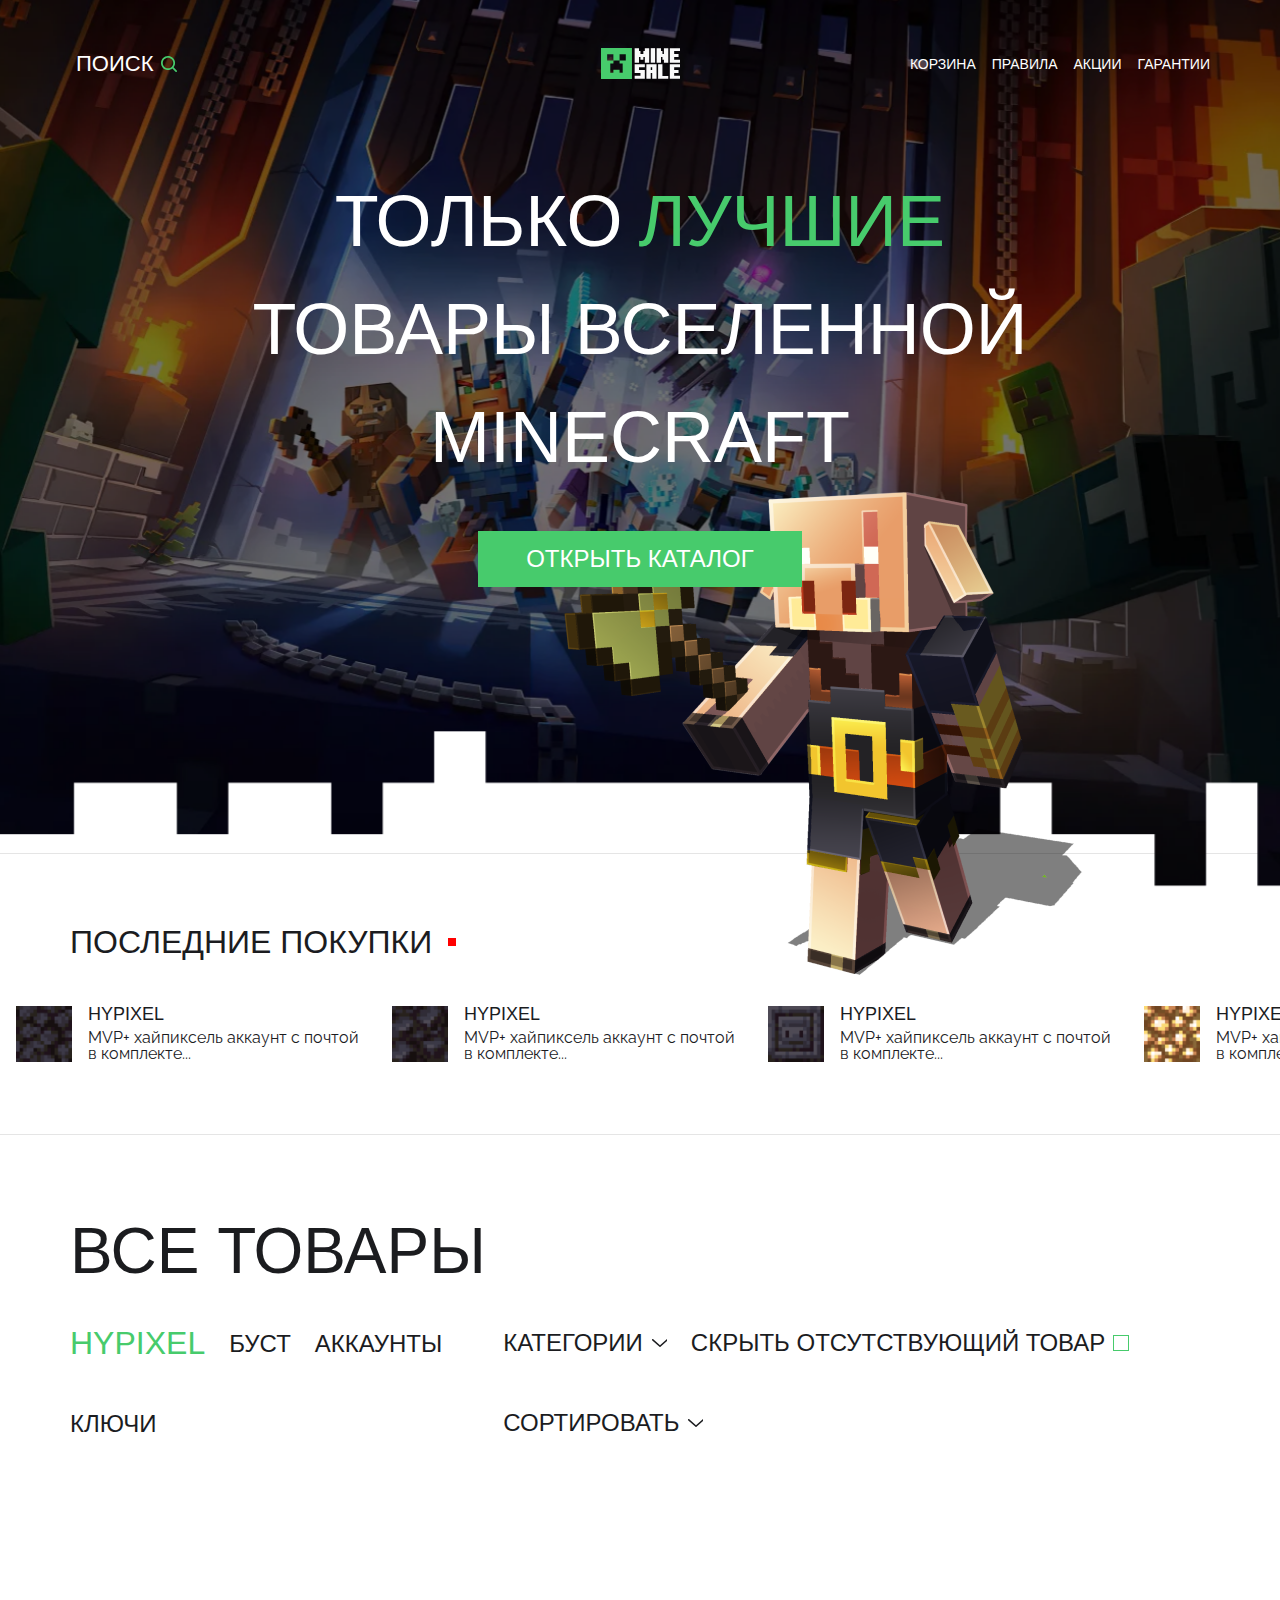
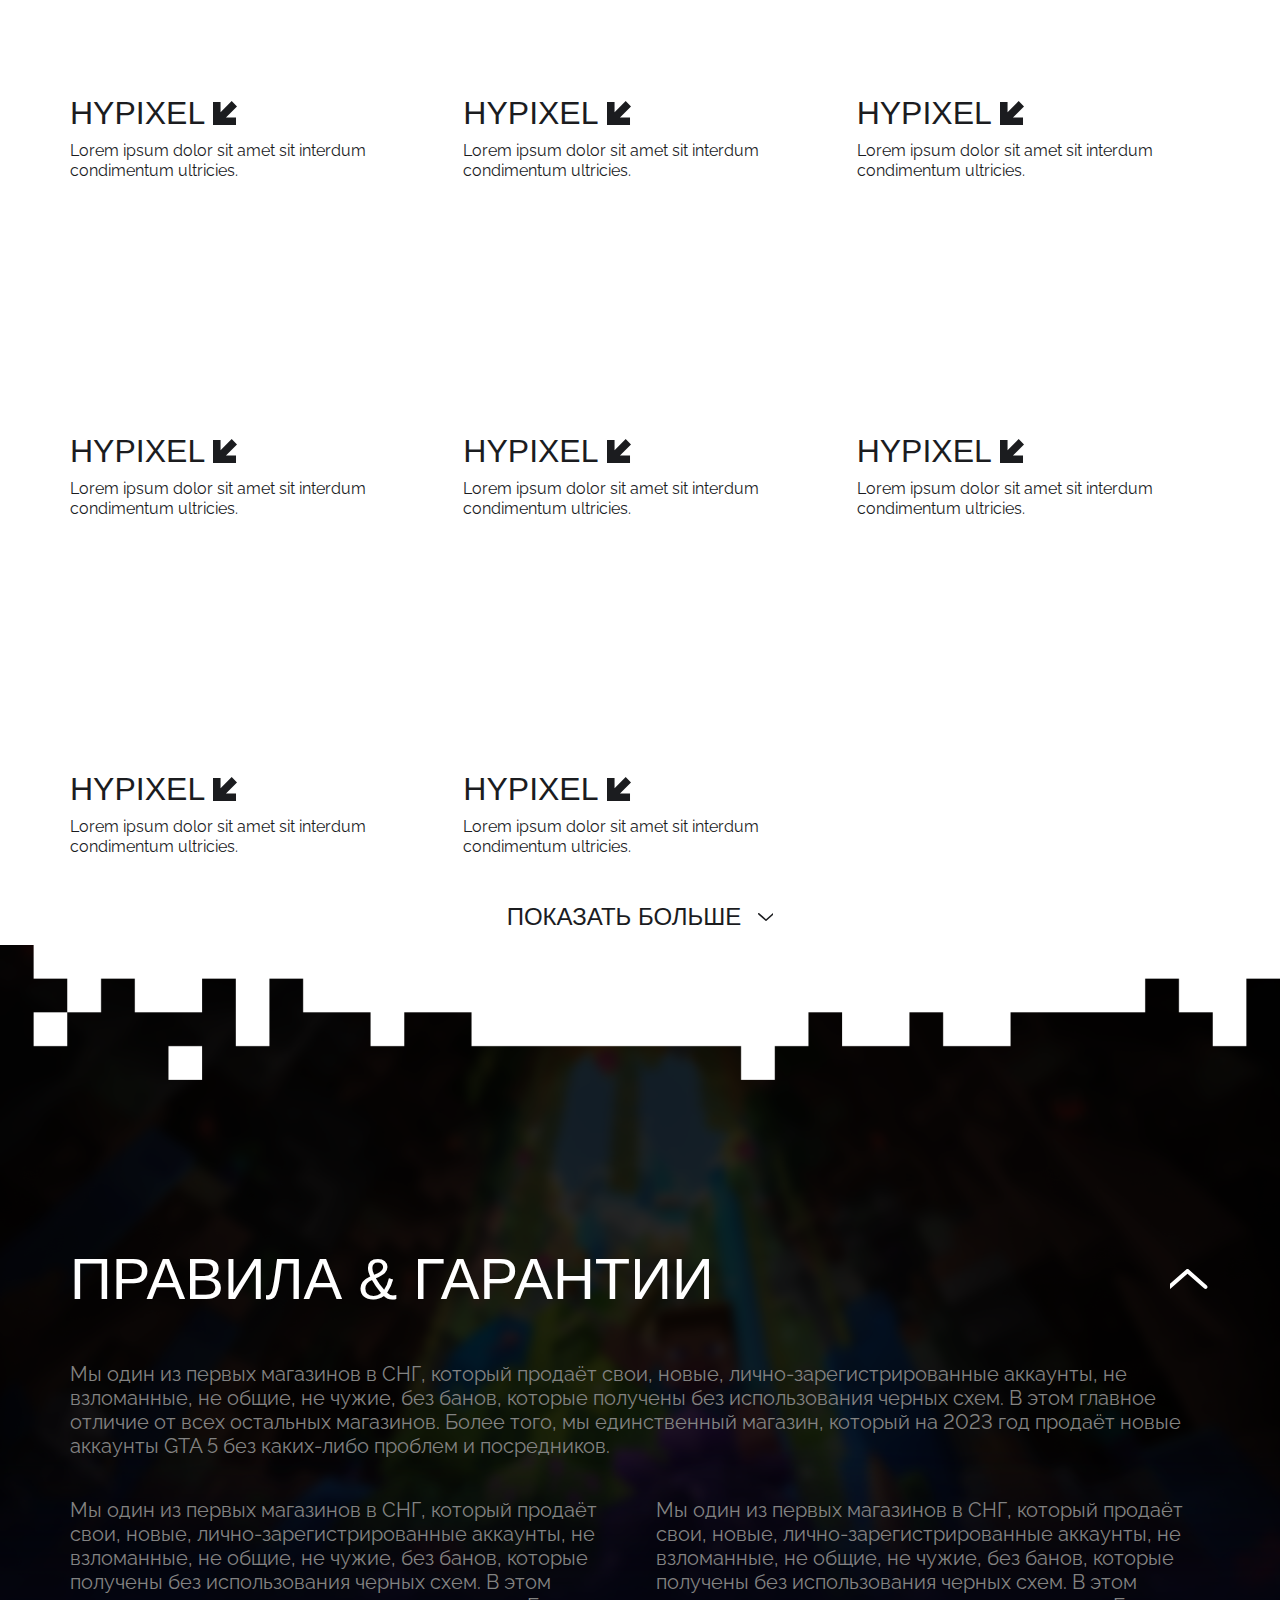
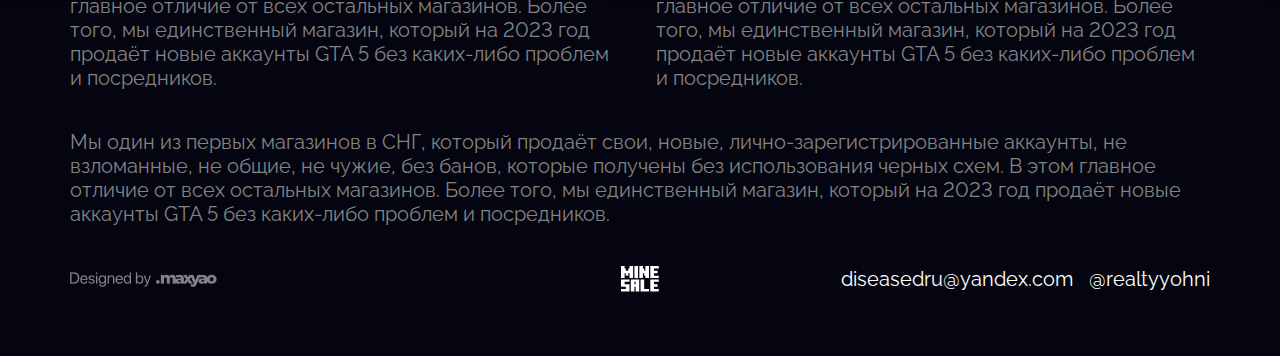
==== index.html @ 80bb3c07 "Main page response" ====
<!doctype html>
<html lang="ru">
<head>
    <meta charset="UTF-8">
    <meta name="viewport"
          content="width=device-width, user-scalable=no, initial-scale=1.0, maximum-scale=1.0, minimum-scale=1.0">
    <meta http-equiv="X-UA-Compatible" content="ie=edge">
    <link rel="stylesheet" href="assets/css/style.css">
    <title>MineSale - Магазин аккаунтов Minecraft</title>
</head>
<body>
    <div id="modal-cart" class="modal">
        <div class="modal__wrapper">
            <div class="modal__header">
                Товары в корзине
            </div>
            <div class="modal__body">
                <div class="cart__body">
                    <div class="row">
                        <div class="cart__left">
                            <div class="cart__list">
                                <div class="cart__list-header">
                                    <span>Товар</span>
                                    <span>Количество</span>
                                </div>
                                <div class="cart__list-products">
                                    <div class="cart__list-item">
                                        <span>MVP+ hypixel ne...</span>
                                        <div class="cart__list-item-input">
                                            <button type="button" onclick="this.parentNode.querySelector('#product_1').stepDown()">-</button>
                                            <input id="product_1" type="number" value="2" min="0">
                                            <button type="button" onclick="this.parentNode.querySelector('#product_1').stepUp()">+</button>
                                        </div>
                                    </div>
                                    <div class="cart__list-item">
                                        <span>MVP+ hypixel ne...</span>
                                        <div class="cart__list-item-input">
                                            <button type="button" onclick="this.parentNode.querySelector('#product_1').stepDown()">-</button>
                                            <input id="product_1" type="number" value="2" min="0">
                                            <button type="button" onclick="this.parentNode.querySelector('#product_1').stepUp()">+</button>
                                        </div>
                                    </div>
                                    <div class="cart__list-item">
                                        <span>MVP+ hypixel ne...</span>
                                        <div class="cart__list-item-input">
                                            <button type="button" onclick="this.parentNode.querySelector('#product_1').stepDown()">-</button>
                                            <input id="product_1" type="number" value="2" min="0">
                                            <button type="button" onclick="this.parentNode.querySelector('#product_1').stepUp()">+</button>
                                        </div>
                                    </div>
                                </div>
                            </div>
                            <div class="cart__total">
                                <div class="cart__total-item">
                                    <span class="total-title">Количество</span>
                                    <hr>
                                    <span class="total-value">13</span>
                                </div>
                                <div class="cart__total-item">
                                    <span class="total-title">Сумма</span>
                                    <hr>
                                    <span class="total-value">12000₽</span>
                                </div>
                                <div class="cart__total-item">
                                    <span class="total-title">Скидка</span>
                                    <hr>
                                    <span class="total-value">7%</span>
                                </div>
                            </div>
                        </div>
                        <div class="cart__payment">
                            <div class="input__group">
                                <div class="input__item">
                                    <label for="email">Ваш Email</label>
                                    <input id="email" name="email" type="email" placeholder="example@email.com" required>
                                </div>
                                <div class="input__item">
                                    <label for="promocode">Промокод</label>
                                    <input id="promocode" name="promocode" type="text" placeholder="Введите промокод (если есть)">
                                </div>
                            </div>
                            <div class="cart__payment-methods">
                                <span>Выберите способ оплаты:</span>
                                <div class="cart__payment-methods-list">
                                    <label class="cart__payment-methods-item">
                                        <input type="radio" name="method" required value="method-yoomoney">
                                        <div class="cart__payment-methods-item-bg"></div>
                                        <svg class="icn"><use xlink:href="/assets/images/icons.svg#payment-yoomoney"></use></svg>
                                    </label>
                                    <label class="cart__payment-methods-item">
                                        <input type="radio" name="method" required value="method-qiwi">
                                        <div class="cart__payment-methods-item-bg"></div>
                                        <svg class="icn"><use xlink:href="/assets/images/icons.svg#payment-qiwi"></use></svg>
                                    </label>
                                    <label class="cart__payment-methods-item">
                                        <input type="radio" name="method" required value="method-tether">
                                        <div class="cart__payment-methods-item-bg"></div>
                                        <svg class="icn"><use xlink:href="/assets/images/icons.svg#payment-tether"></use></svg>
                                    </label>
                                    <label class="cart__payment-methods-item">
                                        <input type="radio" name="method" required value="method-cards">
                                        <div class="cart__payment-methods-item-bg"></div>
                                        <svg class="icn"><use xlink:href="/assets/images/icons.svg#payment-cards"></use></svg>
                                    </label>
                                </div>
                            </div>
                            <div class="cart__checkboxes">
                                <div class="input__item-checkbox">
                                    <input id="rules" name="rules" type="checkbox" required>
                                    <label for="rules">Согласен с <a href="#">правилами и условиями</a></label>
                                </div>
                                <div class="input__item-checkbox">
                                    <input id="prebuy" name="prebuy" type="checkbox">
                                    <label for="prebuy">Сделать предзаказ</label>
                                </div>
                                <div class="input__item-checkbox">
                                    <input id="subscribe" name="subscribe" type="checkbox">
                                    <label for="subscribe">Подписаться на рассылку</label>
                                </div>
                            </div>
                        </div>
                    </div>
                </div>
            </div>
            <div class="modal__footer">
                <div class="cart__buttons">
                    <button type="button" class="btn btn-transparent cart-button-cancel">Отмена <svg class="icn"><use xlink:href="/assets/images/icons.svg#cross-solid"></use></svg></button>
                    <button type="button" class="btn btn-transparent cart-button-buy">Купить <svg class="icn"><use xlink:href="/assets/images/icons.svg#linkarrow-solid"></use></svg></button>
                </div>
            </div>
        </div>
    </div>
    <section id="main-head" class="main__head">
        <header>
            <div class="page-content">
                <div class="container-fluid">
                    <div class="header">
                        <div class="header__search-wrapper">
                            <button class="header__search">
                                Поиск <svg class="icn"><use xlink:href="/assets/images/icons.svg#search-line"></use></svg>
                            </button>
                        </div>
                        <div class="header__logotype">
                            <a href="#">
                                <svg width="79" height="31" viewBox="0 0 79 31" fill="none" xmlns="http://www.w3.org/2000/svg">
                                    <path d="M60.0075 8.87624V14.6901H55.6471V0.155396H60.0075V3.06235H61.461V5.96929H62.9145V0.155396H67.2749V14.6901H62.9145V11.7832H61.461V8.87624H60.0075Z" fill="#F9F9F9"/>
                                    <path d="M49.7474 14.6901V0.155396H54.1078V14.6901H49.7474Z" fill="#F9F9F9"/>
                                    <path d="M38.0178 8.87624V14.6901H33.6573V0.155396H38.0178V3.06235H39.4712V5.96929H42.3782V3.06235H43.8317V0.155396H48.1921V14.6901H43.8317V8.87624H42.3782V11.7832H39.4712V8.87624H38.0178Z" fill="#F9F9F9"/>
                                    <path d="M73.1859 24.9663V27.8733H78.9998V30.7802H68.8254V16.2455H78.9998V19.1524H73.1859V22.0594H77.5463V24.9663H73.1859Z" fill="#F9F9F9"/>
                                    <path d="M57.1028 30.7802V16.2455H61.4318V27.8917H67.2549V30.7802H57.1028Z" fill="#F9F9F9"/>
                                    <path d="M45.3799 30.7802V16.2455H55.5542V30.7802H51.1938V24.9663H49.7403V30.7802H45.3799ZM51.1938 22.0594V19.1524H49.7403V22.0594H51.1938Z" fill="#F9F9F9"/>
                                    <path d="M33.6572 24.9663V16.2455H43.8315V19.1524H38.0177V22.0594H43.8315V30.7802H33.6572V27.8733H39.4711V24.9663H33.6572Z" fill="#F9F9F9"/>
                                    <path d="M73.1859 8.87624V11.7832H78.9998V14.6901H68.8254V0.155396H78.9998V3.06235H73.1859V5.96929H77.5463V8.87624H73.1859Z" fill="#F9F9F9"/>
                                    <path d="M3.09588 0H27.8629C28.684 0 30.9587 1.95732e-05 30.9587 1.95732e-05C30.9587 1.95732e-05 30.9587 2.27481 30.9587 3.09588V27.8629C30.9587 28.684 30.9587 30.9587 30.9587 30.9587C30.9587 30.9587 28.684 30.9587 27.8629 30.9587H3.09588C2.27481 30.9587 1.95732e-05 30.9587 1.95732e-05 30.9587C1.95732e-05 30.9587 0 28.684 0 27.8629V3.09588C0 2.27481 1.95732e-05 1.95732e-05 1.95732e-05 1.95732e-05C1.95732e-05 1.95732e-05 2.27481 0 3.09588 0ZM6.19175 6.19175V12.3835H12.3835V15.4794H9.28762V24.767H12.3835V21.6711H18.5752V24.767H21.6711V15.4794H18.5752V12.3835H24.767V6.19175H18.5752V12.3835H12.3835V6.19175H6.19175Z" fill="#47CB6C"/>
                                </svg>
                            </a>
                        </div>
                        <ul class="header__nav">
                            <li class="header__nav-item">
                                <button onclick="showModal('cart')" type="button">Корзина</button>
                            </li>
                            <li class="header__nav-item">
                                <a href="#">Правила</a>
                            </li>
                            <li class="header__nav-item">
                                <a href="#">Акции</a>
                            </li>
                            <li class="header__nav-item">
                                <a href="#">Гарантии</a>
                            </li>
                        </ul>
                        <button id="mobile-menu" class="header__mobile-menu"><svg class="icn"><use xlink:href="/assets/images/icons.svg#burger-menu"></use></svg></button>
                    </div>
                </div>
            </div>
        </header>
        <div class="page-content">
            <div class="container-fluid">
                <div class="main__head-body">
                    <h1><span>Только <span class="c-green">лучшие</span></span> товары вселенной Minecraft</h1>
                    <a href="#main-products" class="btn btn-primary btn-md">Открыть каталог</a>
                    <img src="/assets/images/main_head_pig.png" class="main__head-illustration" alt=""/>
                </div>
            </div>
        </div>
    </section>
    <section id="main-live" class="main__live">
        <div class="page-content">
            <div class="container-fluid">
                <div class="livedrop__header">
                    Последние покупки
                </div>
            </div>
        </div>
        <ul class="livedrop__list">
            <li>
                <a href="#" class="livedrop__list-item">
                    <img src="/assets/images/livedrop/livedrop_01.png" alt="">
                    <div class="livedrop__list-item-text">
                        <span class="livedrop__list-item-header">Hypixel</span>
                        <span class="livedrop__list-item-desc">MVP+ хайпиксель аккаунт с почтой в комплекте...</span>
                    </div>
                </a>
            </li>
            <li>
                <a href="#" class="livedrop__list-item">
                    <img src="/assets/images/livedrop/livedrop_02.png" alt="">
                    <div class="livedrop__list-item-text">
                        <span class="livedrop__list-item-header">Hypixel</span>
                        <span class="livedrop__list-item-desc">MVP+ хайпиксель аккаунт с почтой в комплекте...</span>
                    </div>
                </a>
            </li>
            <li>
                <a href="#" class="livedrop__list-item">
                    <img src="/assets/images/livedrop/livedrop_03.png" alt="">
                    <div class="livedrop__list-item-text">
                        <span class="livedrop__list-item-header">Hypixel</span>
                        <span class="livedrop__list-item-desc">MVP+ хайпиксель аккаунт с почтой в комплекте...</span>
                    </div>
                </a>
            </li>
            <li>
                <a href="#" class="livedrop__list-item">
                    <img src="/assets/images/livedrop/livedrop_04.png" alt="">
                    <div class="livedrop__list-item-text">
                        <span class="livedrop__list-item-header">Hypixel</span>
                        <span class="livedrop__list-item-desc">MVP+ хайпиксель аккаунт с почтой в комплекте...</span>
                    </div>
                </a>
            </li>
            <li>
                <a href="#" class="livedrop__list-item">
                    <img src="/assets/images/livedrop/livedrop_05.png" alt="">
                    <div class="livedrop__list-item-text">
                        <span class="livedrop__list-item-header">Hypixel</span>
                        <span class="livedrop__list-item-desc">MVP+ хайпиксель аккаунт с почтой в комплекте...</span>
                    </div>
                </a>
            </li>
            <li>
                <a href="#" class="livedrop__list-item">
                    <img src="/assets/images/livedrop/livedrop_06.png" alt="">
                    <div class="livedrop__list-item-text">
                        <span class="livedrop__list-item-header">Hypixel</span>
                        <span class="livedrop__list-item-desc">MVP+ хайпиксель аккаунт с почтой в комплекте...</span>
                    </div>
                </a>
            </li>
            <li>
                <a href="#" class="livedrop__list-item">
                    <img src="/assets/images/livedrop/livedrop_07.png" alt="">
                    <div class="livedrop__list-item-text">
                        <span class="livedrop__list-item-header">Hypixel</span>
                        <span class="livedrop__list-item-desc">MVP+ хайпиксель аккаунт с почтой в комплекте...</span>
                    </div>
                </a>
            </li>
        </ul>
    </section>
    <section id="main-products" class="main__products">
        <div class="page-content">
            <div class="container-fluid">
                <div class="products">
                    <div class="products__header">
                        Все товары
                    </div>
                    <div class="products__topbar">
                        <ul class="products__categories">
                            <li><a href="#" class="active">Hypixel</a></li>
                            <li><a href="#">Буст</a></li>
                            <li><a href="#">Аккаунты</a></li>
                            <li><a href="#">Ключи</a></li>
                        </ul>
                        <ul class="products__sort">
                            <li class="dropdown">
                                <span>Категории <svg class="icn"><use xlink:href="/assets/images/icons.svg#drop-line"></use></svg></span>
                                <ul class="dropdown-list">
                                    <li><a href="#">Hypixel</a></li>
                                    <li><a href="#">Hypixel</a></li>
                                    <li><a href="#">Hypixel</a></li>
                                    <li><a href="#">Hypixel</a></li>
                                    <li><a href="#">Hypixel</a></li>
                                    <li><a href="#">Hypixel</a></li>
                                </ul>
                            </li>
                            <li class="input__item-checkbox bright">
                                Скрыть отсутствующий товар
                                <input type="checkbox">
                            </li>
                            <li class="dropdown">
                                <span>Сортировать <svg class="icn"><use xlink:href="/assets/images/icons.svg#drop-line"></use></svg></span>
                                <ul class="dropdown-list">
                                    <li><a href="#">Hypixel</a></li>
                                    <li><a href="#">Hypixel</a></li>
                                    <li><a href="#">Hypixel</a></li>
                                    <li><a href="#">Hypixel</a></li>
                                    <li><a href="#">Hypixel</a></li>
                                    <li><a href="#">Hypixel</a></li>
                                </ul>
                            </li>
                        </ul>
                    </div>
                    <div class="products__list">
                        <div class="products__list-item">
                            <div class="products__list-item-image">
                                <img src="https://wallpapers.com/images/featured/s2kxfahyg30sob8q.jpg" alt="">
                                <span class="price">12000₽</span>
                            </div>
                            <a href="/client-mineweb/product.html?_ijt=3djkns2dio9rcnp84lo60d203c&_ij_reload=RELOAD_ON_SAVE" class="products__list-item-link">Hypixel <svg class="icn"><use xlink:href="/assets/images/icons.svg#linkarrow-solid"></use></svg></a>
                            <span class="desc">Lorem ipsum dolor sit amet  sit interdum condimentum ultricies.</span>
                        </div>
                        <div class="products__list-item">
                            <div class="products__list-item-image">
                                <img src="https://wallpapers.com/images/featured/s2kxfahyg30sob8q.jpg" alt="">
                                <span class="price">12000₽</span>
                            </div>
                            <a href="/client-mineweb/product.html?_ijt=3djkns2dio9rcnp84lo60d203c&_ij_reload=RELOAD_ON_SAVE" class="products__list-item-link">Hypixel <svg class="icn"><use xlink:href="/assets/images/icons.svg#linkarrow-solid"></use></svg></a>
                            <span class="desc">Lorem ipsum dolor sit amet  sit interdum condimentum ultricies.</span>
                        </div>
                        <div class="products__list-item">
                            <div class="products__list-item-image">
                                <img src="https://wallpapers.com/images/featured/s2kxfahyg30sob8q.jpg" alt="">
                                <span class="price">12000₽</span>
                            </div>
                            <a href="/client-mineweb/product.html?_ijt=3djkns2dio9rcnp84lo60d203c&_ij_reload=RELOAD_ON_SAVE" class="products__list-item-link">Hypixel <svg class="icn"><use xlink:href="/assets/images/icons.svg#linkarrow-solid"></use></svg></a>
                            <span class="desc">Lorem ipsum dolor sit amet  sit interdum condimentum ultricies.</span>
                        </div>
                        <div class="products__list-item">
                            <div class="products__list-item-image">
                                <img src="https://wallpapers.com/images/featured/s2kxfahyg30sob8q.jpg" alt="">
                                <span class="price">12000₽</span>
                            </div>
                            <a href="/client-mineweb/product.html?_ijt=3djkns2dio9rcnp84lo60d203c&_ij_reload=RELOAD_ON_SAVE" class="products__list-item-link">Hypixel <svg class="icn"><use xlink:href="/assets/images/icons.svg#linkarrow-solid"></use></svg></a>
                            <span class="desc">Lorem ipsum dolor sit amet  sit interdum condimentum ultricies.</span>
                        </div>
                        <div class="products__list-item">
                            <div class="products__list-item-image">
                                <img src="https://wallpapers.com/images/featured/s2kxfahyg30sob8q.jpg" alt="">
                                <span class="price">12000₽</span>
                            </div>
                            <a href="/client-mineweb/product.html?_ijt=3djkns2dio9rcnp84lo60d203c&_ij_reload=RELOAD_ON_SAVE" class="products__list-item-link">Hypixel <svg class="icn"><use xlink:href="/assets/images/icons.svg#linkarrow-solid"></use></svg></a>
                            <span class="desc">Lorem ipsum dolor sit amet  sit interdum condimentum ultricies.</span>
                        </div>
                        <div class="products__list-item">
                            <div class="products__list-item-image">
                                <img src="https://wallpapers.com/images/featured/s2kxfahyg30sob8q.jpg" alt="">
                                <span class="price">12000₽</span>
                            </div>
                            <a href="/client-mineweb/product.html?_ijt=3djkns2dio9rcnp84lo60d203c&_ij_reload=RELOAD_ON_SAVE" class="products__list-item-link">Hypixel <svg class="icn"><use xlink:href="/assets/images/icons.svg#linkarrow-solid"></use></svg></a>
                            <span class="desc">Lorem ipsum dolor sit amet  sit interdum condimentum ultricies.</span>
                        </div>
                        <div class="products__list-item">
                            <div class="products__list-item-image">
                                <img src="https://wallpapers.com/images/featured/s2kxfahyg30sob8q.jpg" alt="">
                                <span class="price">12000₽</span>
                            </div>
                            <a href="/client-mineweb/product.html?_ijt=3djkns2dio9rcnp84lo60d203c&_ij_reload=RELOAD_ON_SAVE" class="products__list-item-link">Hypixel <svg class="icn"><use xlink:href="/assets/images/icons.svg#linkarrow-solid"></use></svg></a>
                            <span class="desc">Lorem ipsum dolor sit amet  sit interdum condimentum ultricies.</span>
                        </div>
                        <div class="products__list-item">
                            <div class="products__list-item-image">
                                <img src="https://wallpapers.com/images/featured/s2kxfahyg30sob8q.jpg" alt="">
                                <span class="price">12000₽</span>
                            </div>
                            <a href="/client-mineweb/product.html?_ijt=3djkns2dio9rcnp84lo60d203c&_ij_reload=RELOAD_ON_SAVE" class="products__list-item-link">Hypixel <svg class="icn"><use xlink:href="/assets/images/icons.svg#linkarrow-solid"></use></svg></a>
                            <span class="desc">Lorem ipsum dolor sit amet  sit interdum condimentum ultricies.</span>
                        </div>
                    </div>
                    <div class="products__more">
                        <button class="btn btn-md btn-transparent">Показать больше <svg class="icn"><use xlink:href="/assets/images/icons.svg#drop-line"></use></svg></button>
                    </div>
                </div>
            </div>
        </div>
    </section>
    <section class="footer">
        <footer>
            <div class="page-content">
                <div class="container-fluid">
                    <div class="footer__wrapper">
                        <div class="footer__header">
                            Правила & Гарантии
                            <a href="#"><svg class="icn"><use xlink:href="/assets/images/icons.svg#drop-line"></use></svg></a>
                        </div>
                        <span>Мы один из первых магазинов в СНГ, который продаёт свои, новые, лично-зарегистрированные аккаунты, не взломанные, не общие, не чужие, без банов, которые получены без использования черных схем. В этом главное отличие от всех остальных магазинов. Более того, мы единственный магазин, который на 2023 год продаёт новые аккаунты GTA 5  без каких-либо проблем и посредников.</span>
                        <div class="row">
                            <span>Мы один из первых магазинов в СНГ, который продаёт свои, новые, лично-зарегистрированные аккаунты, не взломанные, не общие, не чужие, без банов, которые получены без использования черных схем. В этом главное отличие от всех остальных магазинов. Более того, мы единственный магазин, который на 2023 год продаёт новые аккаунты GTA 5  без каких-либо проблем и посредников.</span>
                            <span>Мы один из первых магазинов в СНГ, который продаёт свои, новые, лично-зарегистрированные аккаунты, не взломанные, не общие, не чужие, без банов, которые получены без использования черных схем. В этом главное отличие от всех остальных магазинов. Более того, мы единственный магазин, который на 2023 год продаёт новые аккаунты GTA 5  без каких-либо проблем и посредников.</span>
                        </div>
                        <span>Мы один из первых магазинов в СНГ, который продаёт свои, новые, лично-зарегистрированные аккаунты, не взломанные, не общие, не чужие, без банов, которые получены без использования черных схем. В этом главное отличие от всех остальных магазинов. Более того, мы единственный магазин, который на 2023 год продаёт новые аккаунты GTA 5  без каких-либо проблем и посредников.</span>
                        <div class="footer__bottom">
                            <div class="footer__copy">
                                <img src="/assets/images/design_copy.png" alt="">
                            </div>
                            <div class="footer__logotype">
                                <a href="/">
                                    <svg width="38" height="26" viewBox="0 0 38 26" fill="none" xmlns="http://www.w3.org/2000/svg">
                                        <path d="M21.9582 7.2673V12.1122H18.3245V0H21.9582V2.42243H23.1694V4.84487H24.3806V0H28.0143V12.1122H24.3806V9.68973H23.1694V7.2673H21.9582Z" fill="white"/>
                                        <path d="M13.4083 12.1122V0H17.042V12.1122H13.4083Z" fill="white"/>
                                        <path d="M3.63365 7.26755V12.1124H0V0.000244141H3.63365V2.42268H4.84487V4.84511H7.2673V2.42268H8.47852V0.000244141H12.1122V12.1124H8.47852V7.26755H7.2673V9.68998H4.84487V7.26755H3.63365Z" fill="white"/>
                                        <path d="M32.9404 20.6756V23.0981H37.7853V25.5205H29.3068V13.4083H37.7853V15.8308H32.9404V18.2532H36.5741V20.6756H32.9404Z" fill="white"/>
                                        <path d="M19.5378 25.5205V13.4083H23.1453V23.1134H27.9978V25.5205H19.5378Z" fill="white"/>
                                        <path d="M9.76892 25.5205V13.4083H18.2474V25.5205H14.6138V20.6756H13.4026V25.5205H9.76892ZM14.6138 18.2532V15.8308H13.4026V18.2532H14.6138Z" fill="white"/>
                                        <path d="M0 20.6756V13.4083H8.47852V15.8308H3.63365V18.2532H8.47852V25.5205H0V23.0981H4.84487V20.6756H0Z" fill="white"/>
                                        <path d="M32.9404 7.2673V9.68973H37.7853V12.1122H29.3068V0H37.7853V2.42243H32.9404V4.84487H36.5741V7.2673H32.9404Z" fill="white"/>
                                    </svg>
                                </a>
                            </div>
                            <div class="footer__contacts">
                                <a href="mailto: diseasedru@yandex.com">diseasedru@yandex.com</a>
                                <a target="_blank" href="https://t.me/realtyyohni">@realtyyohni</a>
                            </div>
                        </div>
                    </div>
                </div>
            </div>
        </footer>
    </section>
</body>
</html>
---- assets/css/style.css ----
/* http://meyerweb.com/eric/tools/css/reset/
   v2.0-modified | 20110126
   License: none (public domain)
*/
@import url("https://fonts.googleapis.com/css2?family=Raleway:ital,wght@0,100;0,200;0,300;0,400;0,500;0,600;0,700;0,800;0,900;1,100;1,200;1,300;1,400;1,500;1,600;1,700;1,800;1,900&display=swap");
html, body, div, span, applet, object, iframe,
h1, h2, h3, h4, h5, h6, p, blockquote, pre,
a, abbr, acronym, address, big, cite, code,
del, dfn, em, img, ins, kbd, q, s, samp,
small, strike, strong, sub, sup, tt, var,
b, u, i, center,
dl, dt, dd, ol, ul, li,
fieldset, form, label, legend,
table, caption, tbody, tfoot, thead, tr, th, td,
article, aside, canvas, details, embed,
figure, figcaption, footer, header, hgroup,
menu, nav, output, ruby, section, summary,
time, mark, audio, video {
  margin: 0;
  padding: 0;
  border: 0;
  font-size: 100%;
  font: inherit;
  vertical-align: baseline;
}

/* make sure to set some focus styles for accessibility */
:focus {
  outline: 0;
}

/* HTML5 display-role reset for older browsers */
article, aside, details, figcaption, figure,
footer, header, hgroup, menu, nav, section {
  display: block;
}

body {
  line-height: 1;
}

ol, ul {
  list-style: none;
}

blockquote, q {
  quotes: none;
}

blockquote:before, blockquote:after,
q:before, q:after {
  content: "";
  content: none;
}

table {
  border-collapse: collapse;
  border-spacing: 0;
}

input[type=search]::-webkit-search-cancel-button,
input[type=search]::-webkit-search-decoration,
input[type=search]::-webkit-search-results-button,
input[type=search]::-webkit-search-results-decoration {
  -webkit-appearance: none;
  -moz-appearance: none;
}

input[type=search] {
  -webkit-appearance: none;
  -moz-appearance: none;
  -webkit-box-sizing: content-box;
  -moz-box-sizing: content-box;
  box-sizing: content-box;
}

textarea {
  overflow: auto;
  vertical-align: top;
  resize: vertical;
}

/**
 * Correct `inline-block` display not defined in IE 6/7/8/9 and Firefox 3.
 */
audio,
canvas,
video {
  display: inline-block;
  *display: inline;
  *zoom: 1;
  max-width: 100%;
}

/**
 * Prevent modern browsers from displaying `audio` without controls.
 * Remove excess height in iOS 5 devices.
 */
audio:not([controls]) {
  display: none;
  height: 0;
}

/**
 * Address styling not present in IE 7/8/9, Firefox 3, and Safari 4.
 * Known issue: no IE 6 support.
 */
[hidden] {
  display: none;
}

/**
 * 1. Correct text resizing oddly in IE 6/7 when body `font-size` is set using
 *    `em` units.
 * 2. Prevent iOS text size adjust after orientation change, without disabling
 *    user zoom.
 */
html {
  font-size: 100%; /* 1 */
  -webkit-text-size-adjust: 100%; /* 2 */
  -ms-text-size-adjust: 100%; /* 2 */
}

/**
 * Address `outline` inconsistency between Chrome and other browsers.
 */
a:focus {
  outline: thin dotted;
}

/**
 * Improve readability when focused and also mouse hovered in all browsers.
 */
a:active,
a:hover {
  outline: 0;
}

/**
 * 1. Remove border when inside `a` element in IE 6/7/8/9 and Firefox 3.
 * 2. Improve image quality when scaled in IE 7.
 */
img {
  border: 0; /* 1 */
  -ms-interpolation-mode: bicubic; /* 2 */
}

/**
 * Address margin not present in IE 6/7/8/9, Safari 5, and Opera 11.
 */
figure {
  margin: 0;
}

/**
 * Correct margin displayed oddly in IE 6/7.
 */
form {
  margin: 0;
}

/**
 * Define consistent border, margin, and padding.
 */
fieldset {
  border: 1px solid #c0c0c0;
  margin: 0 2px;
  padding: 0.35em 0.625em 0.75em;
}

/**
 * 1. Correct color not being inherited in IE 6/7/8/9.
 * 2. Correct text not wrapping in Firefox 3.
 * 3. Correct alignment displayed oddly in IE 6/7.
 */
legend {
  border: 0; /* 1 */
  padding: 0;
  white-space: normal; /* 2 */
  *margin-left: -7px; /* 3 */
}

/**
 * 1. Correct font size not being inherited in all browsers.
 * 2. Address margins set differently in IE 6/7, Firefox 3+, Safari 5,
 *    and Chrome.
 * 3. Improve appearance and consistency in all browsers.
 */
button,
input,
select,
textarea {
  font-size: 100%; /* 1 */
  margin: 0; /* 2 */
  vertical-align: baseline; /* 3 */
  *vertical-align: middle; /* 3 */
}

/**
 * Address Firefox 3+ setting `line-height` on `input` using `!important` in
 * the UA stylesheet.
 */
button,
input {
  line-height: normal;
}

/**
 * Address inconsistent `text-transform` inheritance for `button` and `select`.
 * All other form control elements do not inherit `text-transform` values.
 * Correct `button` style inheritance in Chrome, Safari 5+, and IE 6+.
 * Correct `select` style inheritance in Firefox 4+ and Opera.
 */
button,
select {
  text-transform: none;
}

/**
 * 1. Avoid the WebKit bug in Android 4.0.* where (2) destroys native `audio`
 *    and `video` controls.
 * 2. Correct inability to style clickable `input` types in iOS.
 * 3. Improve usability and consistency of cursor style between image-type
 *    `input` and others.
 * 4. Remove inner spacing in IE 7 without affecting normal text inputs.
 *    Known issue: inner spacing remains in IE 6.
 */
button,
html input[type=button],
input[type=reset],
input[type=submit] {
  -webkit-appearance: button; /* 2 */
  cursor: pointer; /* 3 */
  *overflow: visible; /* 4 */
}

/**
 * Re-set default cursor for disabled elements.
 */
button[disabled],
html input[disabled] {
  cursor: default;
}

/**
 * 1. Address box sizing set to content-box in IE 8/9.
 * 2. Remove excess padding in IE 8/9.
 * 3. Remove excess padding in IE 7.
 *    Known issue: excess padding remains in IE 6.
 */
input[type=checkbox],
input[type=radio] {
  box-sizing: border-box; /* 1 */
  padding: 0; /* 2 */
  *height: 13px; /* 3 */
  *width: 13px; /* 3 */
}

/**
 * 1. Address `appearance` set to `searchfield` in Safari 5 and Chrome.
 * 2. Address `box-sizing` set to `border-box` in Safari 5 and Chrome
 *    (include `-moz` to future-proof).
 */
input[type=search] {
  -webkit-appearance: textfield; /* 1 */
  -moz-box-sizing: content-box;
  -webkit-box-sizing: content-box; /* 2 */
  box-sizing: content-box;
}

/**
 * Remove inner padding and search cancel button in Safari 5 and Chrome
 * on OS X.
 */
input[type=search]::-webkit-search-cancel-button,
input[type=search]::-webkit-search-decoration {
  -webkit-appearance: none;
}

/**
 * Remove inner padding and border in Firefox 3+.
 */
button::-moz-focus-inner,
input::-moz-focus-inner {
  border: 0;
  padding: 0;
}

/**
 * 1. Remove default vertical scrollbar in IE 6/7/8/9.
 * 2. Improve readability and alignment in all browsers.
 */
textarea {
  overflow: auto; /* 1 */
  vertical-align: top; /* 2 */
}

/**
 * Remove most spacing between table cells.
 */
table {
  border-collapse: collapse;
  border-spacing: 0;
}

html,
button,
input,
select,
textarea {
  color: #222;
}

::-moz-selection {
  background: #b3d4fc;
  text-shadow: none;
}

::selection {
  background: #b3d4fc;
  text-shadow: none;
}

img {
  vertical-align: middle;
}

fieldset {
  border: 0;
  margin: 0;
  padding: 0;
}

textarea {
  resize: vertical;
}

.chromeframe {
  margin: 0.2em 0;
  background: #ccc;
  color: #000;
  padding: 0.2em 0;
}

@font-face {
  font-family: "DrukText";
  src: url("../fonts/Druk/Druk Text Cyrillic/Druk Text Cyr Bold.otf") format("opentype");
  font-style: normal;
  font-weight: 600;
}
@font-face {
  font-family: "DrukText";
  src: url("../fonts/Druk/Druk Text Cyrillic/Druk Text Cyr Heavy.otf") format("opentype");
  font-style: normal;
  font-weight: 700;
}
@font-face {
  font-family: "DrukText";
  src: url("../fonts/Druk/Druk Text Cyrillic/Druk Text Cyr Medium.otf") format("opentype");
  font-style: normal;
  font-weight: 500;
}
@font-face {
  font-family: "DrukText";
  src: url("../fonts/Druk/Druk Text Cyrillic/Druk Text Cyr Medium.otf") format("opentype");
  font-style: normal;
  font-weight: 500;
}
@font-face {
  font-family: "DrukWide";
  src: url("../fonts/Druk/Druk Wide Cyrillic/Druk Wide Cyr Bold.otf") format("opentype");
  font-style: normal;
  font-weight: 600;
}
@font-face {
  font-family: "DrukWide";
  src: url("../fonts/Druk/Druk Wide Cyrillic/Druk Wide Cyr Heavy.otf") format("opentype");
  font-style: normal;
  font-weight: 700;
}
@font-face {
  font-family: "DrukWide";
  src: url("../fonts/Druk/Druk Wide Cyrillic/Druk Wide Cyr Medium.otf") format("opentype");
  font-style: normal;
  font-weight: 500;
}
.btn {
  font-family: "DrukText", sans-serif;
  display: flex;
  align-items: center;
  gap: 16px;
  border: none;
  outline: none;
  text-transform: uppercase;
  transition: background-color ease 0.3s, color ease 0.3s;
  text-decoration: none;
}
.btn-md {
  padding: 16px 48px;
  font-size: 24px;
  line-height: 24px;
}
@media screen and (max-width: 1024px) {
  .btn-md {
    padding: 16px 32px;
    font-size: 16px;
    line-height: 16px;
  }
}
.btn-primary {
  color: #fff;
  background-color: #47CB6C;
}
.btn-primary:hover {
  background-color: #63d382;
}
.btn-transparent {
  background-color: unset;
  color: #1B1C1F;
}
.btn-transparent:hover {
  color: #47CB6C;
}
.btn-transparent:hover .icn {
  fill: #47CB6C;
}

.icn {
  fill: #1B1C1F;
  height: 16px;
  width: 16px;
  transition: fill 0.3s ease;
}

.input__group {
  display: flex;
  gap: 16px;
  width: 100%;
}
.input__item {
  position: relative;
  display: flex;
  flex-direction: column;
  width: 100%;
}
.input__item-checkbox {
  text-transform: uppercase;
  font-size: 12px;
  line-height: 16px;
  display: flex;
  align-items: center;
  gap: 8px;
  font-family: "DrukWide", sans-serif;
}
.input__item-checkbox a {
  text-decoration: none;
  color: #47CB6C;
}
.input__item-checkbox.bright input {
  background-color: #ffffff;
  border: 1px solid #47CB6C;
}
.input__item-checkbox input {
  display: grid;
  place-content: center;
  -webkit-appearance: none;
  appearance: none;
  background-color: #1c251a;
  margin: 0;
  width: 16px;
  height: 16px;
  cursor: pointer;
}
.input__item-checkbox input:checked::before {
  transform: scale(1);
}
.input__item-checkbox input:before {
  content: "";
  width: 8px;
  height: 8px;
  transform: scale(0);
  transition: 120ms transform ease-in-out;
  box-shadow: inset 1em 1em #47CB6C;
}
.input__item label {
  font-size: 12px;
  line-height: 16px;
  color: #838382;
}
.input__item input {
  background: none;
  padding: 8px 0;
  outline: none;
  border-bottom: 1px solid rgba(255, 255, 255, 0.5);
  border-top: none;
  border-left: none;
  border-right: none;
  width: 100%;
  color: white;
}

html {
  scroll-behavior: smooth;
}

body {
  background-color: #fff;
  min-width: 340px;
  color: #1B1C1F;
  font-family: "Raleway", sans-serif;
}

.container-fluid {
  max-width: 1274px;
  padding-right: 70px;
  padding-left: 70px;
  margin-right: auto;
  margin-left: auto;
}
@media screen and (max-width: 1024px) {
  .container-fluid {
    padding: 0 32px;
  }
}
@media screen and (max-width: 780px) {
  .container-fluid {
    padding: 0 16px;
  }
}

.main__head {
  background-image: url("../images/main__head-bg.png");
  background-repeat: no-repeat;
  background-size: cover;
  background-position: center center;
  padding-bottom: 350px;
  display: flex;
  flex-direction: column;
  gap: 40px;
  z-index: 1;
  position: relative;
}
.main__head-illustration {
  position: absolute;
  width: 572px;
  height: 620px;
  right: 172px;
  top: 414px;
  pointer-events: none;
  z-index: -1;
}
@media screen and (max-width: 1024px) {
  .main__head-illustration {
    top: 256px;
    right: 0;
  }
}
@media screen and (max-width: 780px) {
  .main__head-illustration {
    top: 398px;
    right: 32px;
    width: 296px;
    height: 322px;
  }
}
.main__head-body {
  display: flex;
  flex-direction: column;
  justify-content: center;
  align-items: center;
  gap: 40px;
}
.main__head-body h1 {
  font-family: "DrukWide", sans-serif;
  font-size: 72px;
  color: #fff;
  text-align: center;
  line-height: 150%;
  text-transform: uppercase;
  display: flex;
  flex-direction: column;
  align-items: center;
  justify-content: center;
}
@media screen and (max-width: 1024px) {
  .main__head-body h1 {
    font-size: 40px;
  }
}
@media screen and (max-width: 780px) {
  .main__head-body h1 {
    font-size: 24px;
  }
}
.main__head-body h1 span {
  display: flex;
  gap: 16px;
}
.main__head-body h1 span.c-green {
  color: #47CB6C;
}

.main__live {
  display: flex;
  flex-direction: column;
  padding: 72px 0;
  border-top: 1px solid rgba(0, 0, 0, 0.1);
  border-bottom: 1px solid rgba(0, 0, 0, 0.1);
  position: relative;
  top: -84px;
}
@media screen and (max-width: 780px) {
  .main__live {
    padding: 40px 0;
    top: -42px;
  }
}
.main__live.subpage {
  top: 0;
  margin-top: 80px;
}
.main__live .livedrop__header {
  font-family: "DrukWide", sans-serif;
  text-transform: uppercase;
  font-size: 32px;
  display: flex;
  align-items: center;
  gap: 16px;
}
@media screen and (max-width: 780px) {
  .main__live .livedrop__header {
    font-size: 24px;
  }
}
@media screen and (max-width: 480px) {
  .main__live .livedrop__header {
    font-size: 16px;
  }
}
.main__live .livedrop__header:after {
  content: "";
  width: 8px;
  height: 8px;
  background: #FF0000;
}
.main__live .livedrop__list {
  display: flex;
  overflow: hidden;
  padding: 48px 16px 0 16px;
  gap: 32px;
}
@media screen and (max-width: 780px) {
  .main__live .livedrop__list {
    padding: 24px 16px 0 16px;
  }
}
.main__live .livedrop__list li {
  transition: transform ease 0.3s;
}
.main__live .livedrop__list li:hover {
  transform: translateY(-5px);
}
.main__live .livedrop__list li:hover .livedrop__list-item-header {
  color: #47CB6C;
}
.main__live .livedrop__list-item {
  display: flex;
  align-items: center;
  gap: 16px;
  text-decoration: none;
  color: #1B1C1F;
}
.main__live .livedrop__list-item img {
  width: 56px;
  height: 56px;
}
@media screen and (max-height: 780px) {
  .main__live .livedrop__list-item img {
    width: 40px;
    height: 40px;
  }
}
.main__live .livedrop__list-item-header {
  font-family: "DrukWide", sans-serif;
  text-transform: uppercase;
  font-size: 18px;
  line-height: 16px;
  transition: color ease 0.3s;
}
@media screen and (max-height: 780px) {
  .main__live .livedrop__list-item-header {
    font-size: 12px;
    line-height: 12px;
  }
}
.main__live .livedrop__list-item-desc {
  font-size: 16px;
  line-height: 16px;
  max-height: 32px;
  text-overflow: ellipsis;
  overflow: hidden;
}
@media screen and (max-height: 780px) {
  .main__live .livedrop__list-item-desc {
    font-size: 12px;
    line-height: 12px;
    max-height: 24px;
  }
}
.main__live .livedrop__list-item-text {
  display: flex;
  flex-direction: column;
  width: 272px;
  gap: 8px;
}
@media screen and (max-width: 780px) {
  .main__live .livedrop__list-item-text {
    width: 120px;
  }
}

.main__products .products {
  display: flex;
  flex-direction: column;
  gap: 32px;
}
.main__products .products__header {
  font-family: "DrukWide", sans-serif;
  font-size: 64px;
  line-height: 64px;
  text-transform: uppercase;
}
@media screen and (max-width: 780px) {
  .main__products .products__header {
    font-size: 9vw;
  }
}
.main__products .products__topbar {
  display: flex;
  justify-content: space-between;
  gap: 32px;
}
@media screen and (max-width: 1024px) {
  .main__products .products__topbar {
    flex-direction: column;
  }
}
.main__products .products__categories {
  display: flex;
  align-items: center;
  gap: 24px;
  flex-wrap: wrap;
}
.main__products .products__categories li a {
  font-family: "DrukText", sans-serif;
  text-decoration: none;
  color: #1B1C1F;
  font-size: 24px;
  line-height: 24px;
  text-transform: uppercase;
  transition: color ease 0.3s, font-size ease 0.3s;
}
@media screen and (max-width: 1024px) {
  .main__products .products__categories li a {
    font-size: 16px;
    line-height: 16px;
  }
}
.main__products .products__categories li a.active {
  font-size: 32px;
  color: #47CB6C;
}
@media screen and (max-width: 1024px) {
  .main__products .products__categories li a.active {
    font-size: 24px;
  }
}
.main__products .products__categories li a:hover {
  font-size: 32px;
  color: #47CB6C;
}
@media screen and (max-width: 1024px) {
  .main__products .products__categories li a:hover {
    font-size: 24px;
  }
}
.main__products .products__sort {
  display: flex;
  align-items: center;
  gap: 24px;
  flex-wrap: wrap;
}
@media screen and (max-width: 1024px) {
  .main__products .products__sort {
    gap: 8px;
  }
}
.main__products .products__sort .dropdown {
  position: relative;
  cursor: pointer;
}
.main__products .products__sort .dropdown .icn {
  transition: fill ease 0.3s, transform ease 0.3s;
}
.main__products .products__sort .dropdown .dropdown-list {
  display: none;
  flex-direction: column;
  position: absolute;
  background-color: #fff;
  z-index: 2;
  top: 48px;
  right: 0;
  min-width: 100%;
  box-shadow: 0 8px 32px rgba(0, 0, 0, 0.25);
}
@media screen and (max-width: 780px) {
  .main__products .products__sort .dropdown .dropdown-list {
    right: unset;
    left: 0;
  }
}
.main__products .products__sort .dropdown .dropdown-list:hover {
  display: flex;
}
.main__products .products__sort .dropdown .dropdown-list li {
  padding: 0;
  display: flex;
  width: 100%;
  box-sizing: border-box;
}
.main__products .products__sort .dropdown .dropdown-list li:not(:last-child) {
  border-bottom: 1px solid rgba(0, 0, 0, 0.1);
}
.main__products .products__sort .dropdown .dropdown-list li a {
  padding: 16px;
  display: flex;
  width: 100%;
  text-decoration: none;
  text-transform: uppercase;
  color: #1B1C1F;
  transition: color ease 0.3s;
  font-size: 18px;
  line-height: 16px;
}
.main__products .products__sort .dropdown .dropdown-list li a:hover {
  color: #47CB6C;
}
.main__products .products__sort .dropdown:hover .dropdown-list {
  display: flex;
}
.main__products .products__sort .dropdown:hover .icn {
  fill: #47CB6C;
  transform: rotate(180deg);
}
.main__products .products__sort li, .main__products .products__sort span {
  display: flex;
  align-items: center;
  gap: 8px;
  font-family: "DrukText", sans-serif;
  text-decoration: none;
  color: #1B1C1F;
  font-size: 24px;
  line-height: 24px;
  text-transform: uppercase;
  transition: color ease 0.3s, font-size ease 0.3s;
}
@media screen and (max-width: 1024px) {
  .main__products .products__sort li, .main__products .products__sort span {
    font-size: 14px;
  }
}
.main__products .products__sort li {
  padding: 16px 0;
}
@media screen and (max-width: 1024px) {
  .main__products .products__sort li {
    padding: 8px 0;
  }
}
.main__products .products__list {
  display: grid;
  grid-template-columns: repeat(auto-fit, minmax(280px, 1fr));
  gap: 40px;
  grid-gap: 40px;
}
.main__products .products__list-item {
  display: flex;
  flex-direction: column;
  gap: 16px;
}
.main__products .products__list-item-image {
  position: relative;
  height: 202px;
  max-width: 100%;
  overflow: hidden;
}
.main__products .products__list-item-image img {
  height: 100%;
}
@media screen and (max-width: 1024px) {
  .main__products .products__list-item-image img {
    width: 100%;
  }
}
.main__products .products__list-item-image .price {
  position: absolute;
  bottom: -2px;
  right: -2px;
  z-index: 1;
  color: white;
  font-family: "DrukWide", sans-serif;
  font-size: 46px;
  line-height: 40px;
}
.main__products .products__list-item-link {
  text-decoration: none;
  display: flex;
  align-items: center;
  gap: 8px;
  font-family: "DrukWide", sans-serif;
  text-transform: uppercase;
  color: #1B1C1F;
  font-size: 32px;
  line-height: 24px;
  transition: color ease 0.3s;
}
.main__products .products__list-item-link .icn {
  width: 24px;
  height: 24px;
  transition: transform ease 0.3s, fill ease 0.3s;
}
.main__products .products__list-item-link:hover {
  color: #47CB6C;
}
.main__products .products__list-item-link:hover .icn {
  transform: rotate(180deg);
  fill: #47CB6C;
}
.main__products .products__list-item .desc {
  font-size: 16px;
  line-height: 125%;
}
.main__products .products__more {
  display: flex;
  align-items: center;
  justify-content: center;
  width: 100%;
}

.product__details {
  display: flex;
  flex-direction: column;
  gap: 32px;
}
.product__details-buttons {
  display: flex;
  align-items: center;
  gap: 48px;
  justify-content: space-between;
}
.product__details-buttons button {
  background: none;
  border: none;
  text-transform: uppercase;
  font-family: "DrukWide", sans-serif;
  font-weight: 700;
  font-size: 44px;
  line-height: 40px;
  display: flex;
  align-items: center;
  gap: 16px;
  transition: color ease 0.3s;
}
.product__details-buttons button:hover {
  color: #47CB6C;
}
.product__details-buttons button:hover .icn {
  fill: #47CB6C;
  transform: rotate(180deg);
}
.product__details-buttons button .icn {
  width: 32px;
  height: 32px;
  transition: fill ease 0.3s, transform ease 0.3s;
}
.product__details-buttons hr {
  padding: 0;
  margin: 0;
  width: 14px;
  height: 48px;
  background: #47CB6C;
  border: none;
}
.product__details-price {
  display: flex;
  flex-direction: column;
  gap: 8px;
  font-family: "DrukWide", sans-serif;
  font-weight: 700;
  font-size: 44px;
  line-height: 40px;
  color: #47CB6C;
}
.product__details-price span {
  font-weight: 600;
  text-transform: uppercase;
  font-size: 13px;
  line-height: 16px;
  color: #1B1C1F;
}
.product__details-desc {
  width: 100%;
  height: 124px;
  font-weight: 500;
  font-size: 20px;
  line-height: 150%;
  overflow-y: auto;
}
.product__details-tabs {
  display: flex;
  align-items: center;
  gap: 16px;
}
.product__details-tabs-item {
  font-family: "DrukWide", sans-serif;
  font-size: 16px;
  line-height: 24px;
  text-transform: uppercase;
  background: none;
  border: none;
  outline: none;
  padding: 0;
  cursor: pointer;
  transition: color ease 0.3s, font-size ease 0.3s;
  display: flex;
  align-items: center;
  gap: 16px;
}
.product__details-tabs-item:hover {
  color: #47CB6C;
  font-size: 24px;
}
.product__details-tabs-item:not(:last-child):after {
  content: "";
  width: 4px;
  height: 4px;
  background-color: #1B1C1F;
}
.product__details-tabs-item.active {
  font-size: 24px;
  color: #47CB6C;
}
.product__page {
  background-image: url(/assets/images/product_page_bg.png);
  background-repeat: no-repeat;
  background-size: contain;
}
.product__page-body {
  display: flex;
  flex-direction: column;
  gap: 32px;
  padding-top: 40px;
}
.product__page-header {
  display: flex;
  flex-direction: column;
  gap: 16px;
}
.product__media {
  display: flex;
  gap: 16px;
}
.product__media-buttons {
  display: flex;
  align-items: center;
  gap: 4px;
  position: absolute;
  bottom: 32px;
  left: 32px;
}
.product__media-buttons-item {
  height: 6px;
  width: 16px;
  background: white;
  opacity: 0.25;
  cursor: pointer;
  transition: opacity ease 0.3s;
}
.product__media-buttons-item:hover:not(.active) {
  opacity: 0.5;
}
.product__media-buttons-item.active {
  width: 32px;
  opacity: 1;
}
.product__media-main {
  width: 1074px;
  height: 554px;
  overflow: hidden;
  position: relative;
}
.product__media-main img {
  width: 100%;
}
.product__media-slides {
  display: flex;
  flex-direction: column;
  gap: 15px;
  align-items: center;
}
.product__media-slides img {
  cursor: pointer;
  width: 186px;
  height: 98px;
  opacity: 0.5;
  transition: opacity ease 0.3s;
}
.product__media-slides img.active {
  opacity: 1;
  border: 2px solid white;
}
.product__media-slides img:hover:not(.active) {
  opacity: 0.75;
}
.product__title {
  font-family: "DrukWide", sans-serif;
  text-transform: uppercase;
  font-size: 32px;
  line-height: 32px;
  color: white;
}
.product__stats {
  display: flex;
  align-items: center;
  gap: 16px;
}
.product__stats span {
  font-size: 24px;
  line-height: 24px;
  color: #47CB6C;
}
.product__stats-item {
  font-feature-settings: "pnum" on, "lnum" on;
  display: flex;
  align-items: center;
  gap: 8px;
  font-size: 24px;
  line-height: 24px;
  color: #47CB6C;
}
.header {
  display: flex;
  align-items: center;
  justify-content: space-between;
  padding: 48px 0;
  position: relative;
}
.header__mobile-menu {
  background: none;
  border: none;
  padding: 0;
  display: none;
  align-items: center;
  justify-content: center;
  position: absolute;
  right: 16px;
}
.header__mobile-menu .icn {
  fill: white;
  width: 24px;
  height: 24px;
}
@media screen and (max-width: 780px) {
  .header__mobile-menu {
    display: flex;
  }
}
.header__search {
  font-family: "DrukText", sans-serif;
  color: #fff;
  text-transform: uppercase;
  font-size: 22px;
  display: flex;
  align-items: center;
  gap: 8px;
  background: unset;
  outline: none;
  border: none;
  transition: color ease 0.3s;
}
.header__search-wrapper {
  width: 100%;
}
@media screen and (max-width: 780px) {
  .header__search-wrapper {
    display: none;
  }
}
.header__search:hover {
  color: #47CB6C;
}
.header__search .icn {
  fill: #47CB6C;
}
.header__logotype {
  width: 100%;
  display: flex;
  align-items: center;
  justify-content: center;
}
.header__logotype a {
  display: flex;
  align-items: center;
  justify-content: center;
}
.header__nav {
  font-family: "DrukText", sans-serif;
  list-style: none;
  display: flex;
  align-items: center;
  gap: 16px;
  width: 100%;
  justify-content: flex-end;
}
@media screen and (max-width: 780px) {
  .header__nav {
    display: none;
  }
}
.header__nav li a, .header__nav li button {
  font-family: "DrukText", sans-serif;
  color: #fff;
  text-transform: uppercase;
  text-decoration: none;
  font-size: 22px;
  line-height: 16px;
  transition: color ease 0.3s;
  background: none;
  padding: 0;
  outline: none;
  border: none;
}
@media screen and (max-width: 1280px) {
  .header__nav li a, .header__nav li button {
    font-size: 14px;
  }
}
.header__nav li a:hover, .header__nav li button:hover {
  color: #47CB6C;
}

footer {
  background-image: url(/assets/images/footer__bg.png);
  background-repeat: no-repeat;
  background-size: contain;
  background-color: #040510;
}
footer .footer__wrapper {
  display: flex;
  flex-direction: column;
  gap: 40px;
  padding-top: 290px;
  color: #fff;
  padding-bottom: 64px;
}
@media screen and (max-width: 1024px) {
  footer .footer__wrapper {
    padding-top: 124px;
  }
}
footer .footer__wrapper span {
  color: #838382;
  line-height: 24px;
  font-size: 20px;
  font-feature-settings: "pnum" on, "lnum" on;
}
@media screen and (max-width: 1024px) {
  footer .footer__wrapper span {
    font-size: 16px;
    line-height: 16px;
  }
}
footer .footer__wrapper .row {
  display: flex;
  gap: 32px;
}
@media screen and (max-width: 780px) {
  footer .footer__wrapper .row {
    flex-direction: column;
  }
}
footer .footer__bottom {
  display: flex;
  justify-content: space-between;
  align-items: center;
  color: white;
}
@media screen and (max-width: 780px) {
  footer .footer__bottom {
    flex-direction: column;
    justify-content: center;
    gap: 16px;
  }
}
footer .footer__copy {
  width: 100%;
}
@media screen and (max-width: 780px) {
  footer .footer__copy {
    display: flex;
    align-items: center;
    justify-content: center;
  }
}
footer .footer__logotype a {
  width: 100%;
  display: flex;
  align-items: center;
  justify-content: center;
  text-decoration: none;
}
footer .footer__contacts {
  width: 100%;
  display: flex;
  align-items: center;
  gap: 16px;
  justify-content: flex-end;
}
footer .footer__contacts a {
  text-decoration: none;
  font-size: 20px;
  line-height: 24px;
  color: white;
  transition: color ease 0.3s;
}
footer .footer__contacts a:hover {
  color: #47CB6C;
}
@media screen and (max-width: 780px) {
  footer .footer__contacts {
    justify-content: center;
    flex-direction: column;
  }
}
footer .footer__header {
  font-family: "DrukWide", sans-serif;
  font-size: 58px;
  line-height: 150%;
  text-transform: uppercase;
  display: flex;
  align-items: center;
  justify-content: space-between;
}
footer .footer__header .icn {
  fill: white;
  width: 40px;
  height: 40px;
  transform: rotate(180deg);
}
@media screen and (max-width: 1024px) {
  footer .footer__header {
    font-size: 32px;
  }
  footer .footer__header .icn {
    width: 24px;
    height: 24px;
  }
}

.modal {
  display: none;
  position: fixed;
  z-index: 10;
  width: 100%;
  height: 100%;
  background: rgba(0, 0, 0, 0.5);
  top: 0;
  left: 0;
  align-items: center;
  justify-content: center;
  color: #fff;
}
.modal__wrapper {
  width: 1100px;
  background-color: #000;
  margin: auto auto;
  position: relative;
  display: flex;
  flex-direction: column;
  justify-content: space-between;
}
.modal__header {
  font-family: "DrukWide", sans-serif;
  font-size: 28px;
  text-transform: uppercase;
  display: flex;
  justify-content: center;
  align-items: center;
  padding: 24px 0;
  background-image: url(/assets/images/modal_header_bg.png);
  background-repeat: no-repeat;
  background-position: top center;
  background-size: cover;
  border-bottom: 1px solid rgba(255, 255, 255, 0.2);
}
.modal__body {
  height: 100%;
}
.modal__body .cart__body {
  height: 100%;
}
.modal__body .cart__body .row {
  height: 100%;
  display: flex;
  align-items: stretch;
}
.modal__body .cart__body .row .cart__left {
  width: 100%;
}
.modal__body .cart__body .row .cart__left .cart__total {
  display: flex;
  flex-direction: column;
  border-top: 1px solid rgba(255, 255, 255, 0.2);
  padding: 32px;
  gap: 8px;
}
.modal__body .cart__body .row .cart__left .cart__total-item {
  width: 100%;
  display: flex;
  align-items: flex-end;
  gap: 8px;
}
.modal__body .cart__body .row .cart__left .cart__total .total-title {
  color: #838382;
  font-size: 12px;
  line-height: 16px;
}
.modal__body .cart__body .row .cart__left .cart__total .total-value {
  color: white;
  font-family: "DrukWide", sans-serif;
  font-size: 14px;
  line-height: 16px;
}
.modal__body .cart__body .row .cart__left .cart__total hr {
  border: 1px dashed rgba(255, 255, 255, 0.1);
  width: 100%;
  margin: 0;
}
.modal__body .cart__body .row .cart__left .cart__list {
  padding: 32px;
  display: flex;
  flex-direction: column;
  gap: 8px;
}
.modal__body .cart__body .row .cart__left .cart__list-header {
  display: flex;
  gap: 16px;
  justify-content: space-between;
  align-items: center;
  color: #838382;
  font-size: 12px;
  line-height: 16px;
}
.modal__body .cart__body .row .cart__left .cart__list-products {
  display: flex;
  flex-direction: column;
  gap: 8px;
}
.modal__body .cart__body .row .cart__left .cart__list-products .cart__list-item {
  display: flex;
  align-items: center;
  justify-content: space-between;
}
.modal__body .cart__body .row .cart__left .cart__list-products .cart__list-item span {
  font-family: "DrukWide", sans-serif;
  font-size: 20px;
  line-height: 24px;
  text-transform: uppercase;
}
.modal__body .cart__body .row .cart__left .cart__list-products .cart__list-item-input {
  display: flex;
  align-items: center;
  justify-content: center;
}
.modal__body .cart__body .row .cart__left .cart__list-products .cart__list-item-input input {
  background: none;
  border: none;
  outline: none;
  padding: 0;
  margin: 0;
  font-family: "DrukWide", sans-serif;
  font-size: 24px;
  line-height: 24px;
  display: flex;
  align-items: center;
  justify-content: center;
  width: 40px;
  height: 40px;
  color: #47CB6C;
  text-align: center;
  appearance: none;
}
.modal__body .cart__body .row .cart__left .cart__list-products .cart__list-item-input input::-webkit-outer-spin-button {
  -webkit-appearance: none;
}
.modal__body .cart__body .row .cart__left .cart__list-products .cart__list-item-input input::-webkit-inner-spin-button {
  -webkit-appearance: none;
}
.modal__body .cart__body .row .cart__left .cart__list-products .cart__list-item-input button {
  background: none;
  border: none;
  outline: none;
  color: white;
  font-family: "DrukText", sans-serif;
  font-size: 24px;
  line-height: 24px;
  display: flex;
  align-items: center;
  justify-content: center;
  width: 40px;
  height: 40px;
  transition: color ease 0.3s;
}
.modal__body .cart__body .row .cart__left .cart__list-products .cart__list-item-input button:hover {
  color: #47CB6C;
}
.modal__body .cart__body .row .cart__payment {
  display: flex;
  flex-direction: column;
  gap: 32px;
  padding: 32px;
  justify-content: space-between;
  width: 100%;
  border-left: 1px solid rgba(255, 255, 255, 0.2);
}
.modal__body .cart__body .row .cart__payment-methods {
  display: flex;
  flex-direction: column;
  gap: 16px;
}
.modal__body .cart__body .row .cart__payment-methods-list {
  display: grid;
  grid-template-columns: repeat(8, 1fr);
  gap: 16px;
}
.modal__body .cart__body .row .cart__payment-methods-item {
  cursor: pointer;
  position: relative;
  width: 50px;
  height: 50px;
  display: flex;
  align-items: center;
  justify-content: center;
}
.modal__body .cart__body .row .cart__payment-methods-item-bg {
  border: 2px solid #121B11;
  width: 100%;
  height: 100%;
  background: #121B11;
  position: absolute;
  top: -2px;
  left: -2px;
  z-index: 0;
  pointer-events: none;
}
.modal__body .cart__body .row .cart__payment-methods-item .icn {
  width: 60%;
  height: 60%;
  z-index: 1;
  pointer-events: none;
}
.modal__body .cart__body .row .cart__payment-methods-item input {
  z-index: 2;
  width: 100%;
  height: 100%;
  position: absolute;
  top: 0;
  left: 0;
  visibility: hidden;
}
.modal__body .cart__body .row .cart__payment-methods-item input:checked + .cart__payment-methods-item-bg {
  border: 2px solid #47CB6C;
}
.modal__body .cart__body .row .cart__checkboxes {
  display: flex;
  flex-direction: column;
  gap: 16px;
}
.modal__footer {
  display: flex;
  justify-content: center;
  align-items: center;
  padding: 40px 0;
  border-top: 1px solid rgba(255, 255, 255, 0.2);
}
.modal__footer .cart__buttons {
  display: flex;
  gap: 56px;
  align-items: center;
}
.modal__footer .cart__buttons .cart-button-cancel {
  font-family: "DrukWide", sans-serif;
  font-weight: 700;
  color: white;
  font-size: 40px;
  line-height: 40px;
}
.modal__footer .cart__buttons .cart-button-cancel .icn {
  fill: white;
  width: 30px;
  height: 30px;
  transition: fill ease 0.3s, transform ease 0.3s;
}
.modal__footer .cart__buttons .cart-button-cancel:hover {
  color: #47CB6C;
}
.modal__footer .cart__buttons .cart-button-cancel:hover .icn {
  fill: #47CB6C;
  transform: rotate(180deg);
}
.modal__footer .cart__buttons .cart-button-buy {
  font-family: "DrukWide", sans-serif;
  font-weight: 700;
  color: #47CB6C;
  font-size: 40px;
  line-height: 40px;
}
.modal__footer .cart__buttons .cart-button-buy .icn {
  fill: #47CB6C;
  width: 30px;
  height: 30px;
  transition: fill ease 0.3s, transform ease 0.3s;
}
.modal__footer .cart__buttons .cart-button-buy:hover {
  color: white;
}
.modal__footer .cart__buttons .cart-button-buy:hover .icn {
  fill: white;
  transform: rotate(180deg);
}

/*# sourceMappingURL=style.css.map */
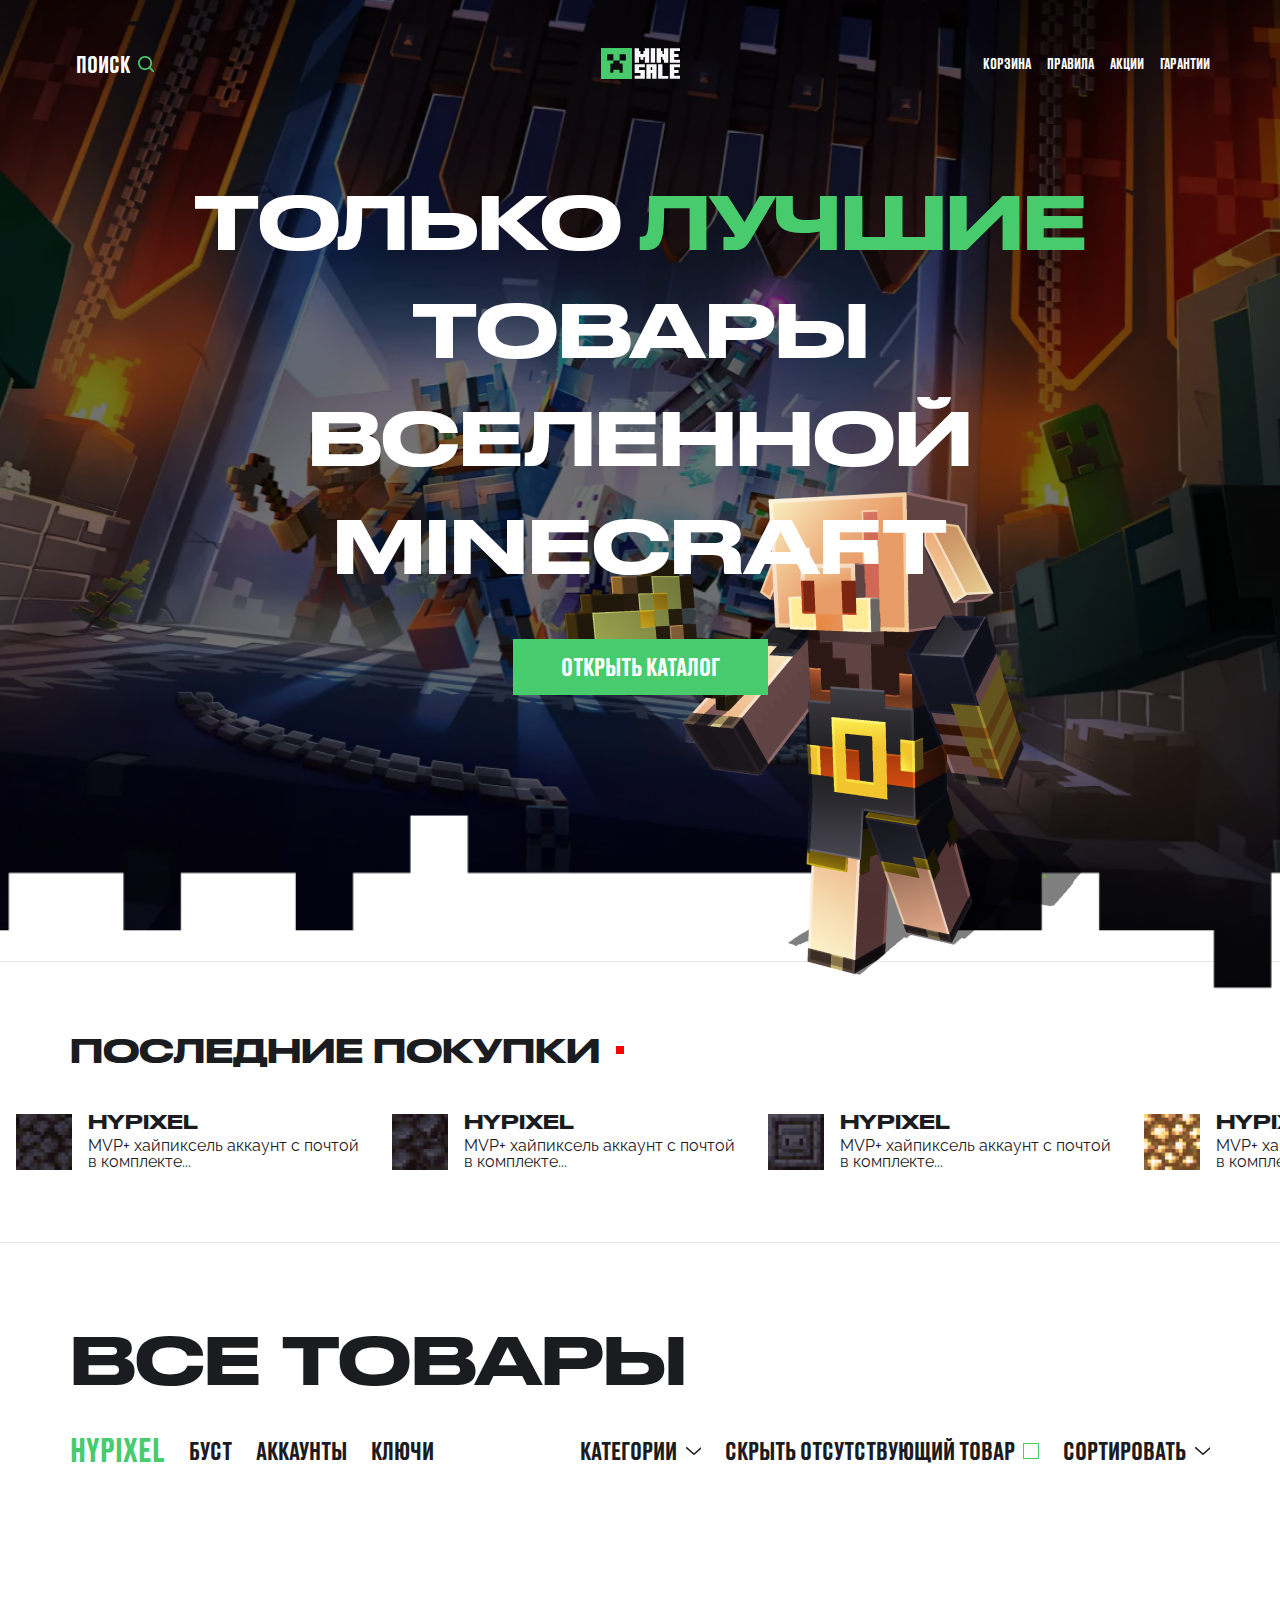
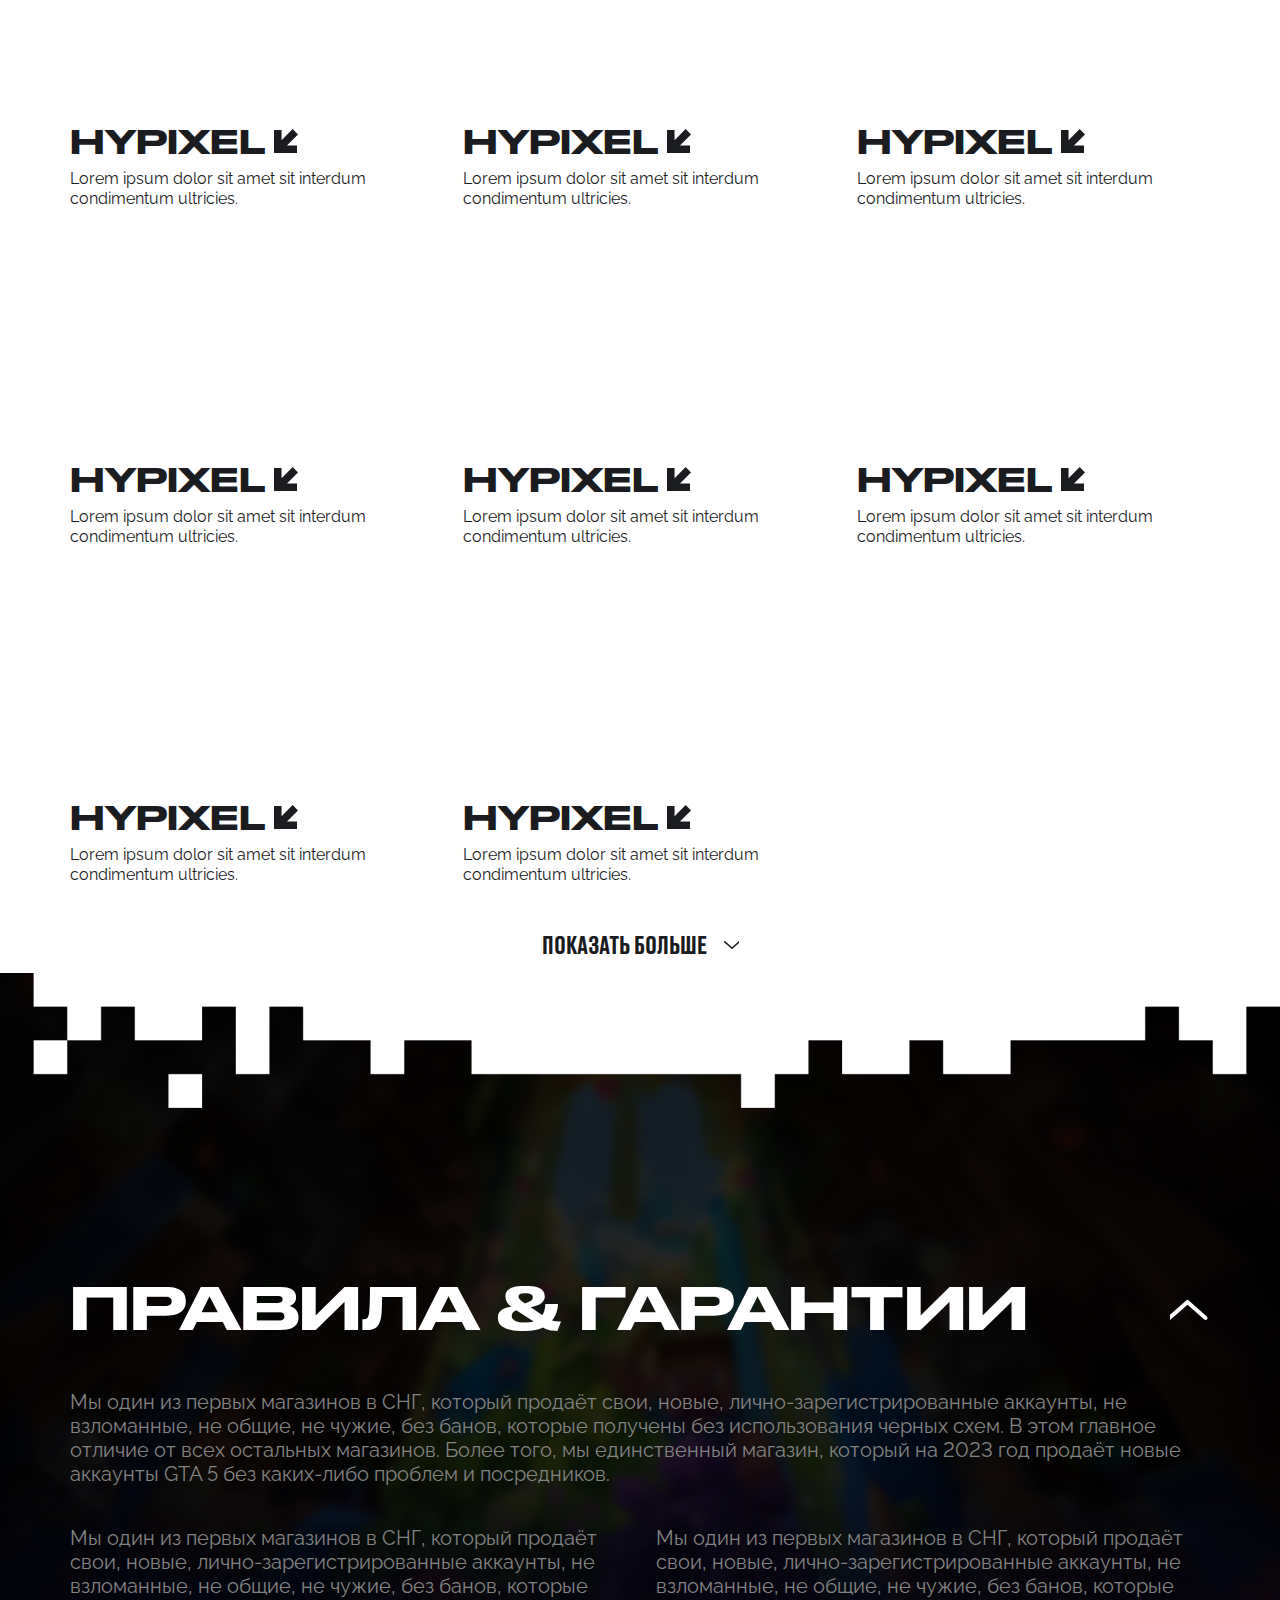
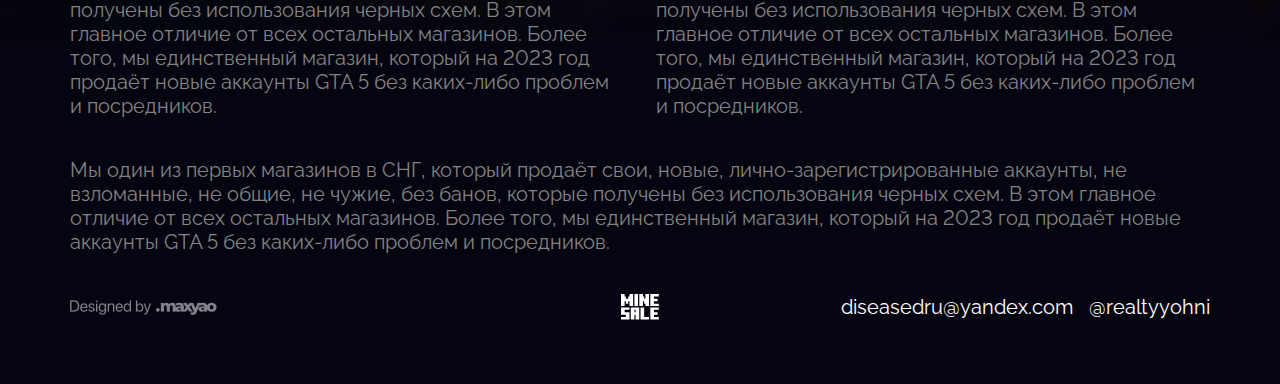
==== commit 280d3f92: "Бургер меню" ====
--- a/index.html
+++ b/index.html
@@ -7,6 +7,8 @@
     <meta http-equiv="X-UA-Compatible" content="ie=edge">
     <link rel="stylesheet" href="assets/css/style.css">
     <title>MineSale - Магазин аккаунтов Minecraft</title>
+    <script src="/assets/js/jquery.min.js"></script>
+    <script src="/assets/js/site.js"></script>
 </head>
 <body>
     <div id="modal-cart" class="modal">
@@ -131,7 +133,7 @@
         </div>
     </div>
     <section id="main-head" class="main__head">
-        <header>
+        <header id="header">
             <div class="page-content">
                 <div class="container-fluid">
                     <div class="header">
@@ -169,7 +171,11 @@
                                 <a href="#">Гарантии</a>
                             </li>
                         </ul>
-                        <button id="mobile-menu" class="header__mobile-menu"><svg class="icn"><use xlink:href="/assets/images/icons.svg#burger-menu"></use></svg></button>
+                        <div id="mobile-menu-button" class="header__mobile-menu">
+                            <div class="menu-icon">
+                                <span></span>
+                            </div>
+                        </div>
                     </div>
                 </div>
             </div>
--- a/assets/css/style.css
+++ b/assets/css/style.css
@@ -557,7 +557,7 @@
 }
 @media screen and (max-width: 780px) {
   .main__head-illustration {
-    top: 398px;
+    top: 328px;
     right: 32px;
     width: 296px;
     height: 322px;
@@ -619,6 +619,11 @@
   top: 0;
   margin-top: 80px;
 }
+@media screen and (max-width: 768px) {
+  .main__live.subpage {
+    margin-top: 40px;
+  }
+}
 .main__live .livedrop__header {
   font-family: "DrukWide", sans-serif;
   text-transform: uppercase;
@@ -674,7 +679,7 @@
   width: 56px;
   height: 56px;
 }
-@media screen and (max-height: 780px) {
+@media screen and (max-width: 780px) {
   .main__live .livedrop__list-item img {
     width: 40px;
     height: 40px;
@@ -687,7 +692,7 @@
   line-height: 16px;
   transition: color ease 0.3s;
 }
-@media screen and (max-height: 780px) {
+@media screen and (max-width: 780px) {
   .main__live .livedrop__list-item-header {
     font-size: 12px;
     line-height: 12px;
@@ -700,7 +705,7 @@
   text-overflow: ellipsis;
   overflow: hidden;
 }
-@media screen and (max-height: 780px) {
+@media screen and (max-width: 780px) {
   .main__live .livedrop__list-item-desc {
     font-size: 12px;
     line-height: 12px;
@@ -893,6 +898,7 @@
   height: 202px;
   max-width: 100%;
   overflow: hidden;
+  z-index: 0;
 }
 .main__products .products__list-item-image img {
   height: 100%;
@@ -958,6 +964,16 @@
   gap: 48px;
   justify-content: space-between;
 }
+@media screen and (max-width: 1325px) {
+  .product__details-buttons {
+    gap: 16px;
+  }
+}
+@media screen and (max-width: 768px) {
+  .product__details-buttons {
+    flex-direction: column;
+  }
+}
 .product__details-buttons button {
   background: none;
   border: none;
@@ -970,6 +986,12 @@
   align-items: center;
   gap: 16px;
   transition: color ease 0.3s;
+  white-space: nowrap;
+}
+@media screen and (max-width: 1225px) {
+  .product__details-buttons button {
+    font-size: 25px;
+  }
 }
 .product__details-buttons button:hover {
   color: #47CB6C;
@@ -991,6 +1013,11 @@
   background: #47CB6C;
   border: none;
 }
+@media screen and (max-width: 820px) {
+  .product__details-buttons hr {
+    display: none;
+  }
+}
 .product__details-price {
   display: flex;
   flex-direction: column;
@@ -1000,6 +1027,11 @@
   font-size: 44px;
   line-height: 40px;
   color: #47CB6C;
+}
+@media screen and (max-width: 768px) {
+  .product__details-price {
+    text-align: center;
+  }
 }
 .product__details-price span {
   font-weight: 600;
@@ -1020,6 +1052,15 @@
   display: flex;
   align-items: center;
   gap: 16px;
+  white-space: nowrap;
+  overflow-x: auto;
+}
+.product__details-tabs::-webkit-scrollbar {
+  appearance: none;
+  display: none;
+}
+.product__details-tabs::-webkit-scrollbar-thumb {
+  display: none;
 }
 .product__details-tabs-item {
   font-family: "DrukWide", sans-serif;
@@ -1053,7 +1094,16 @@
 .product__page {
   background-image: url(/assets/images/product_page_bg.png);
   background-repeat: no-repeat;
-  background-size: contain;
+}
+@media screen and (max-width: 1025px) {
+  .product__page {
+    background-position: 0 -20%;
+  }
+}
+@media screen and (max-width: 769px) {
+  .product__page {
+    background-position: 0 -130%;
+  }
 }
 .product__page-body {
   display: flex;
@@ -1069,6 +1119,11 @@
 .product__media {
   display: flex;
   gap: 16px;
+}
+@media screen and (max-width: 768px) {
+  .product__media {
+    display: block;
+  }
 }
 .product__media-buttons {
   display: flex;
@@ -1094,8 +1149,6 @@
   opacity: 1;
 }
 .product__media-main {
-  width: 1074px;
-  height: 554px;
   overflow: hidden;
   position: relative;
 }
@@ -1107,6 +1160,12 @@
   flex-direction: column;
   gap: 15px;
   align-items: center;
+}
+@media screen and (max-width: 768px) {
+  .product__media-slides {
+    flex-direction: row;
+    overflow-x: auto;
+  }
 }
 .product__media-slides img {
   cursor: pointer;
@@ -1133,12 +1192,23 @@
   display: flex;
   align-items: center;
   gap: 16px;
+  white-space: nowrap;
+}
+@media screen and (max-width: 415px) {
+  .product__stats {
+    flex-direction: column;
+  }
 }
 .product__stats span {
   font-size: 24px;
   line-height: 24px;
   color: #47CB6C;
 }
+@media screen and (max-width: 415px) {
+  .product__stats span:nth-child(2) {
+    display: none;
+  }
+}
 .product__stats-item {
   font-feature-settings: "pnum" on, "lnum" on;
   display: flex;
@@ -1148,12 +1218,24 @@
   line-height: 24px;
   color: #47CB6C;
 }
+header.show {
+  background: #47CB6C;
+}
+header.show .header__logotype svg path:last-child {
+  fill: #F9F9F9;
+}
+
 .header {
   display: flex;
   align-items: center;
   justify-content: space-between;
   padding: 48px 0;
   position: relative;
+}
+@media screen and (max-width: 1024px) {
+  .header {
+    padding: 24px 0;
+  }
 }
 .header__mobile-menu {
   background: none;
@@ -1639,4 +1721,106 @@
   transform: rotate(180deg);
 }
 
+.menu-icon {
+  display: none;
+  position: relative;
+  z-index: 50;
+  align-items: center;
+  justify-content: flex-end;
+  width: 30px;
+  height: 24px;
+}
+
+.menu-icon span {
+  height: 2px;
+  width: 100%;
+  transform: scale(1);
+  background-color: #FAF6F2;
+}
+
+.menu-icon::before, .menu-icon::after {
+  content: "";
+  position: absolute;
+  height: 2px;
+  width: 100%;
+  background-color: #FAF6F2;
+  transition: all 0.3s ease 0s;
+}
+
+.menu-icon::before {
+  top: 0;
+}
+
+.menu-icon::after {
+  bottom: 0;
+}
+
+.menu-icon.active span {
+  transform: scale(0);
+}
+
+.menu-icon.active::before {
+  top: 50%;
+  transform: rotate(-45deg) translate(0, -50%);
+}
+
+.menu-icon.active::after {
+  bottom: 50%;
+  transform: rotate(45deg) translate(0, 50%);
+}
+
+@media (max-width: 780px) {
+  .menu-icon {
+    display: flex;
+  }
+  .menu-icon.active {
+    right: 15px;
+    top: 5px;
+  }
+  .header.active {
+    display: flex;
+    flex-direction: column;
+    justify-content: normal;
+    position: fixed;
+    height: 100%;
+    width: 100%;
+    top: 0;
+    bottom: 0;
+    left: 0;
+    right: 0;
+    background: rgba(0, 0, 0, 0.85);
+    backdrop-filter: blur(25px);
+    overflow-y: hidden;
+    z-index: 50;
+    row-gap: 78px;
+  }
+  .header__logotype.active {
+    order: 1;
+  }
+  .header__search-wrapper.active {
+    display: flex;
+    justify-content: center;
+    order: 2;
+  }
+  .header__nav.active {
+    display: flex;
+    flex-direction: column;
+    order: 3;
+  }
+  .header__nav.active li button {
+    font-size: 20px;
+  }
+  .header__nav.active li a {
+    font-size: 20px;
+  }
+}
+@keyframes burgerAnimation {
+  from {
+    opacity: 0;
+  }
+  to {
+    opacity: 1;
+  }
+}
+
 /*# sourceMappingURL=style.css.map */
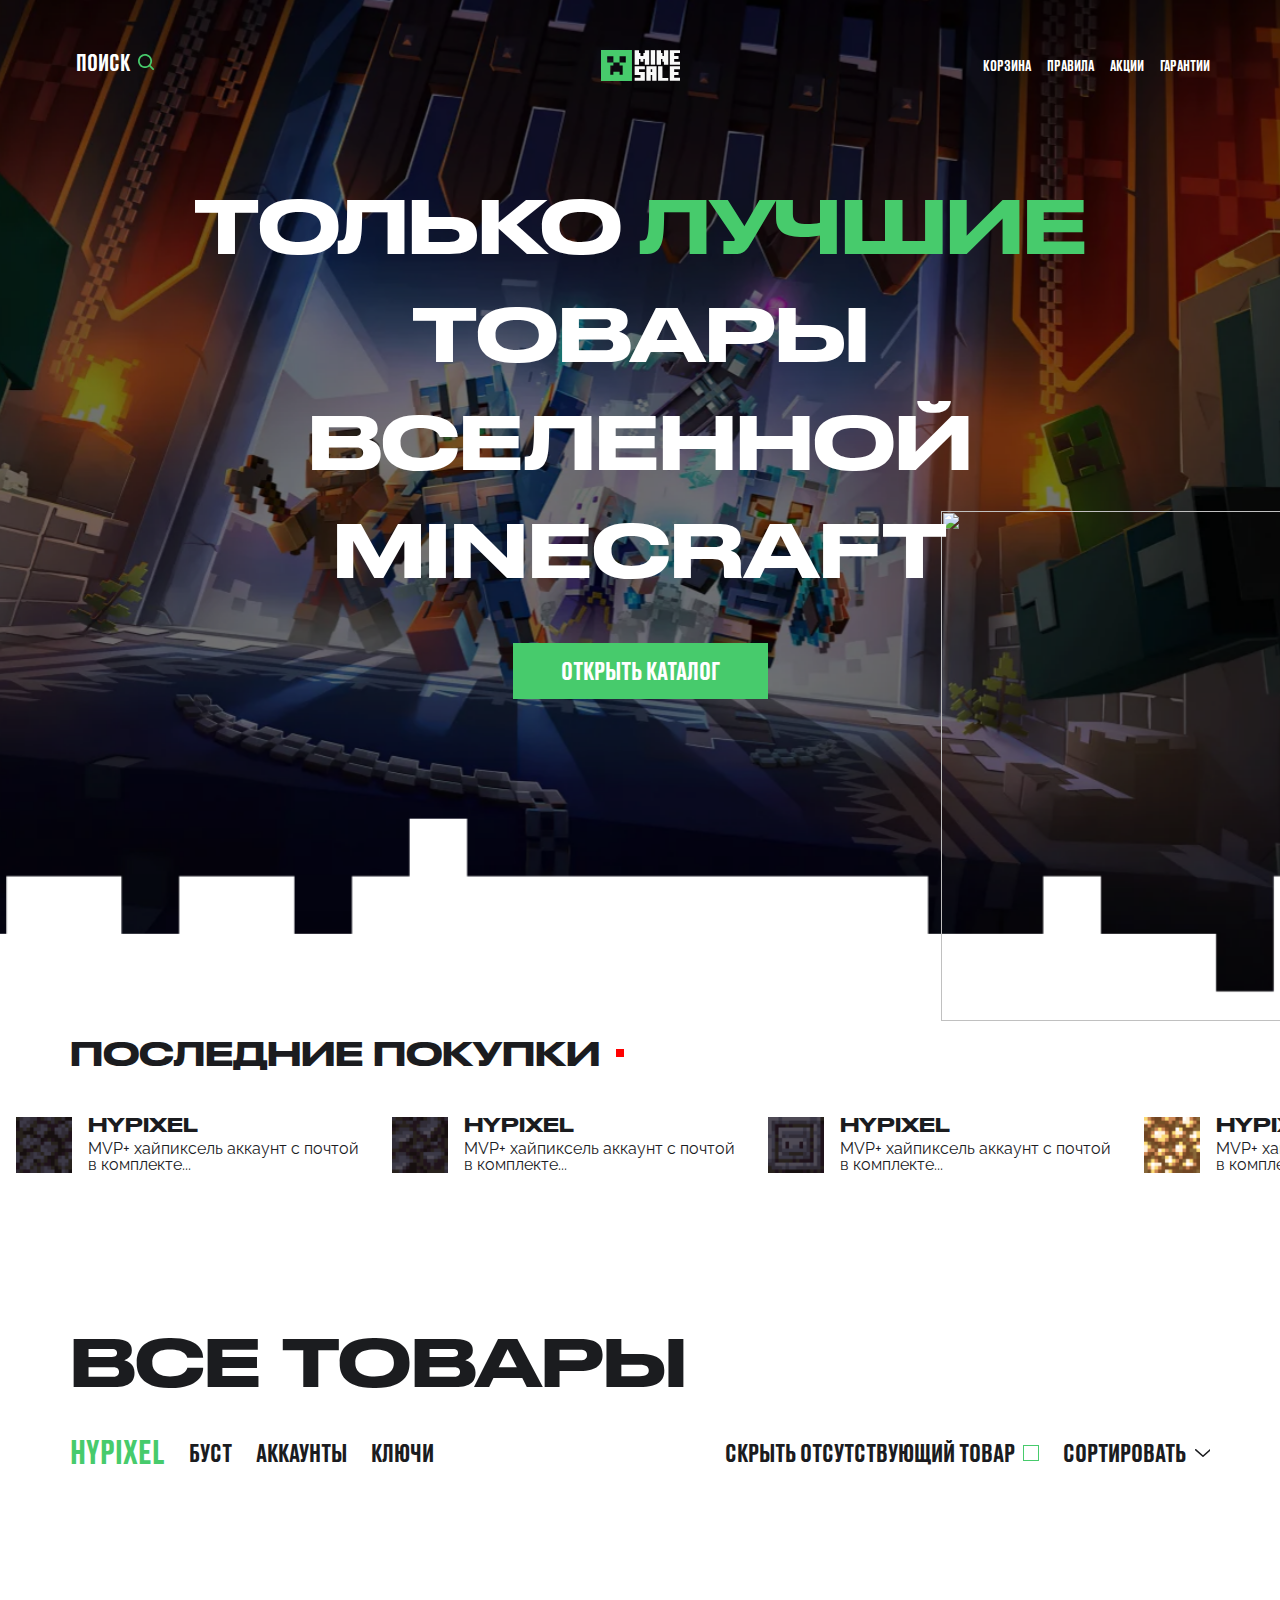
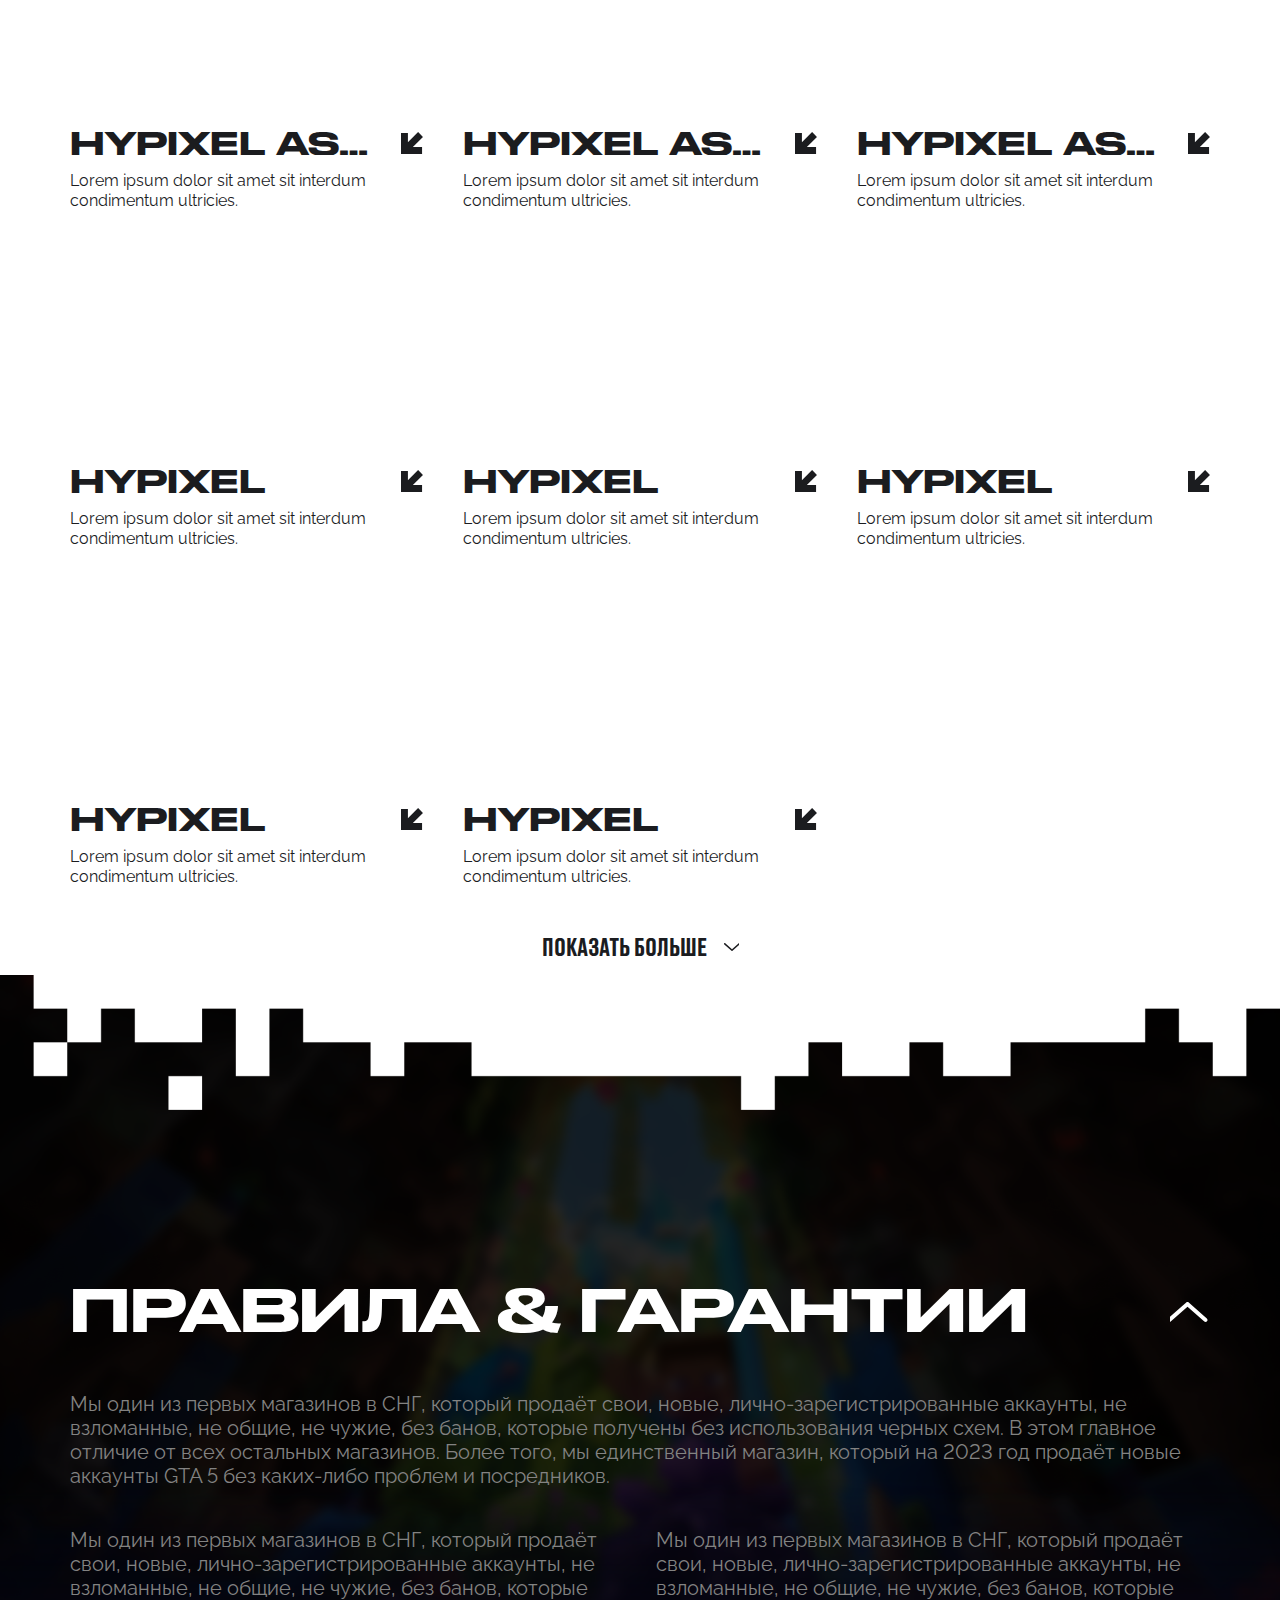
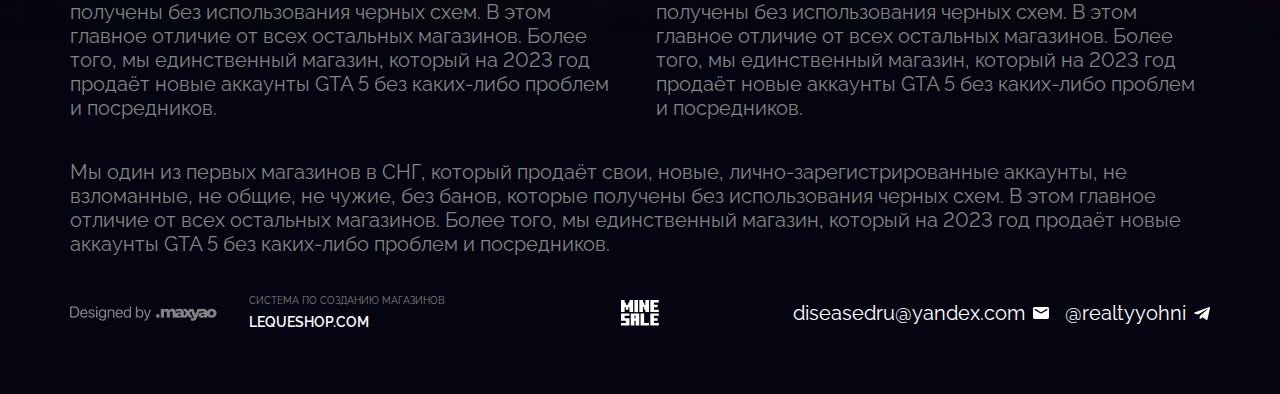
==== commit eb04f391: "Fixes" ====
--- a/index.html
+++ b/index.html
@@ -7,128 +7,132 @@
     <meta http-equiv="X-UA-Compatible" content="ie=edge">
     <link rel="stylesheet" href="assets/css/style.css">
     <title>MineSale - Магазин аккаунтов Minecraft</title>
-    <script src="/assets/js/jquery.min.js"></script>
-    <script src="/assets/js/site.js"></script>
+    <script src="./assets/js/jquery.min.js"></script>
+    <script src="./assets/js/site.js"></script>
+
 </head>
 <body>
-    <div id="modal-cart" class="modal">
-        <div class="modal__wrapper">
-            <div class="modal__header">
-                Товары в корзине
-            </div>
-            <div class="modal__body">
-                <div class="cart__body">
-                    <div class="row">
-                        <div class="cart__left">
-                            <div class="cart__list">
-                                <div class="cart__list-header">
-                                    <span>Товар</span>
-                                    <span>Количество</span>
+    <div data-id="4" data-popup="basket" class="popup">
+        <div data-popup-close="true" class="popup__overlay">
+            <div class="basket popup__window" style="margin-top: 100.5px;">
+                <button data-popup-close="true" class="btn popup__close">
+                    <svg class="icn"><use xlink:href="./assets/images/icons.svg#cross-solid"></use></svg>
+                </button>
+                <h2 class="basket__title">Товары в корзине</h2>
+                <form class="basket__form">
+                    <div class="basket__wrapper">
+                        <div class="basket__info">
+                            <div class="basket__info-header">
+                                <span class="basket__subtitle basket__info-title--left">Отмеченный товар</span>
+                                <span class="basket__subtitle basket__info-title--right">Количество</span>
+                            </div>
+                            <ul class="list basket__product-list"><li class="basket__product-item" data-price="590.00" data-id="1387325">
+                                <h5 class="basket__game-title">Red Dead Redemption 2 SOCIAL CLUB</h5>
+                                <div class="basket__game-nav">
+                                    <button type="button" class="btn basket__btn-number basket__btn-number--decrement">-</button>
+                                    <input type="number" name="product-numbers" value="1" class="basket__product-input-number">
+                                    <span class="basket__product-number">01</span>
+                                    <button type="button" class="btn basket__btn-number basket__btn-number--increment">+</button>
                                 </div>
-                                <div class="cart__list-products">
-                                    <div class="cart__list-item">
-                                        <span>MVP+ hypixel ne...</span>
-                                        <div class="cart__list-item-input">
-                                            <button type="button" onclick="this.parentNode.querySelector('#product_1').stepDown()">-</button>
-                                            <input id="product_1" type="number" value="2" min="0">
-                                            <button type="button" onclick="this.parentNode.querySelector('#product_1').stepUp()">+</button>
-                                        </div>
-                                    </div>
-                                    <div class="cart__list-item">
-                                        <span>MVP+ hypixel ne...</span>
-                                        <div class="cart__list-item-input">
-                                            <button type="button" onclick="this.parentNode.querySelector('#product_1').stepDown()">-</button>
-                                            <input id="product_1" type="number" value="2" min="0">
-                                            <button type="button" onclick="this.parentNode.querySelector('#product_1').stepUp()">+</button>
-                                        </div>
-                                    </div>
-                                    <div class="cart__list-item">
-                                        <span>MVP+ hypixel ne...</span>
-                                        <div class="cart__list-item-input">
-                                            <button type="button" onclick="this.parentNode.querySelector('#product_1').stepDown()">-</button>
-                                            <input id="product_1" type="number" value="2" min="0">
-                                            <button type="button" onclick="this.parentNode.querySelector('#product_1').stepUp()">+</button>
-                                        </div>
+                            </li><li class="basket__product-item" data-price="319.00" data-id="1392631">
+                                <h5 class="basket__game-title">Atomic Heart</h5>
+                                <div class="basket__game-nav">
+                                    <button type="button" class="btn basket__btn-number basket__btn-number--decrement">-</button>
+                                    <input type="number" name="product-numbers" value="1" class="basket__product-input-number">
+                                    <span class="basket__product-number">01</span>
+                                    <button type="button" class="btn basket__btn-number basket__btn-number--increment">+</button>
+                                </div>
+                            </li></ul>
+                            <ul class="list basket__price-list">
+                                <li class="basket__price-item">
+                                    <span class="basket__price-title">Количество</span>
+                                    <hr>
+                                    <span class="basket__price-number" id="basket-number">x2</span>
+                                </li>
+                                <li class="basket__price-item">
+                                    <span class="basket__price-title">Сумма</span>
+                                    <hr>
+                                    <span class="basket__price-number" id="basket-sum">₽ 909</span>
+                                </li>
+                                <li style="display:none" class="basket__price-item">
+                                    <span class="basket__price-title">Скидка</span>
+                                    <hr>
+                                    <span data-discount="7" class="basket__price-number" id="basket-discount"></span>
+                                </li>
+                                <li class="basket__price-end">
+                                    <span class="basket__price-end-title">Всего</span>
+                                    <hr>
+                                    <span class="basket__price-end-number" id="basket-price">₽ 845.37</span>
+                                </li>
+                            </ul>
+                        </div>
+                        <div class="basket__pay">
+                            <div class="basket__pay-inputs">
+                                <div class="input__item basket__pay-inputs-item--left">
+                                    <label for="basket-email" class="basket__pay-input-label">Ваш e-mail</label>
+                                    <div class="basket__pay-parent-input">
+                                        <input type="email" name="email" placeholder="Введите email..." class="input basket__pay-input" id="basket-email3">
                                     </div>
                                 </div>
-                            </div>
-                            <div class="cart__total">
-                                <div class="cart__total-item">
-                                    <span class="total-title">Количество</span>
-                                    <hr>
-                                    <span class="total-value">13</span>
+                                <div class="input__item basket__pay-inputs-item--right">
+                                    <label for="promocode" class="basket__pay-input-label">Промокод</label>
+                                    <div class="basket__pay-parent-input ">
+                                        <input type="text" id="promocode" name="coupon" placeholder="Промокод..." class="input basket__pay-input coupon_n">
+                                    </div>
                                 </div>
-                                <div class="cart__total-item">
-                                    <span class="total-title">Сумма</span>
-                                    <hr>
-                                    <span class="total-value">12000₽</span>
-                                </div>
-                                <div class="cart__total-item">
-                                    <span class="total-title">Скидка</span>
-                                    <hr>
-                                    <span class="total-value">7%</span>
-                                </div>
-                            </div>
-                        </div>
-                        <div class="cart__payment">
-                            <div class="input__group">
-                                <div class="input__item">
-                                    <label for="email">Ваш Email</label>
-                                    <input id="email" name="email" type="email" placeholder="example@email.com" required>
-                                </div>
-                                <div class="input__item">
-                                    <label for="promocode">Промокод</label>
-                                    <input id="promocode" name="promocode" type="text" placeholder="Введите промокод (если есть)">
-                                </div>
-                            </div>
-                            <div class="cart__payment-methods">
-                                <span>Выберите способ оплаты:</span>
-                                <div class="cart__payment-methods-list">
-                                    <label class="cart__payment-methods-item">
-                                        <input type="radio" name="method" required value="method-yoomoney">
-                                        <div class="cart__payment-methods-item-bg"></div>
-                                        <svg class="icn"><use xlink:href="/assets/images/icons.svg#payment-yoomoney"></use></svg>
-                                    </label>
-                                    <label class="cart__payment-methods-item">
-                                        <input type="radio" name="method" required value="method-qiwi">
-                                        <div class="cart__payment-methods-item-bg"></div>
-                                        <svg class="icn"><use xlink:href="/assets/images/icons.svg#payment-qiwi"></use></svg>
-                                    </label>
-                                    <label class="cart__payment-methods-item">
-                                        <input type="radio" name="method" required value="method-tether">
-                                        <div class="cart__payment-methods-item-bg"></div>
-                                        <svg class="icn"><use xlink:href="/assets/images/icons.svg#payment-tether"></use></svg>
-                                    </label>
-                                    <label class="cart__payment-methods-item">
-                                        <input type="radio" name="method" required value="method-cards">
-                                        <div class="cart__payment-methods-item-bg"></div>
-                                        <svg class="icn"><use xlink:href="/assets/images/icons.svg#payment-cards"></use></svg>
-                                    </label>
-                                </div>
-                            </div>
-                            <div class="cart__checkboxes">
-                                <div class="input__item-checkbox">
-                                    <input id="rules" name="rules" type="checkbox" required>
-                                    <label for="rules">Согласен с <a href="#">правилами и условиями</a></label>
-                                </div>
-                                <div class="input__item-checkbox">
-                                    <input id="prebuy" name="prebuy" type="checkbox">
-                                    <label for="prebuy">Сделать предзаказ</label>
-                                </div>
-                                <div class="input__item-checkbox">
-                                    <input id="subscribe" name="subscribe" type="checkbox">
-                                    <label for="subscribe">Подписаться на рассылку</label>
-                                </div>
-                            </div>
-                        </div>
-                    </div>
-                </div>
-            </div>
-            <div class="modal__footer">
-                <div class="cart__buttons">
-                    <button type="button" class="btn btn-transparent cart-button-cancel">Отмена <svg class="icn"><use xlink:href="/assets/images/icons.svg#cross-solid"></use></svg></button>
-                    <button type="button" class="btn btn-transparent cart-button-buy">Купить <svg class="icn"><use xlink:href="/assets/images/icons.svg#linkarrow-solid"></use></svg></button>
-                </div>
+                            </div>
+                            <div class="basket__pay-way">
+                                <span class="basket__subtitle basket__way-title">Выберите способ оплаты</span>
+                                <div class="basket__way-inputs">
+
+
+
+                                    <input id="pay-1one-4" type="radio" name="payment1" value="4" class="basket__way-input">
+                                    <label for="pay-1one-4" class="basket__way-item">
+                                        <svg class="icn"><use xlink:href="./assets/images/icons.svg#payment-qiwi"></use></svg>                                </label>
+
+
+
+
+
+
+                                    <input id="pay-1one-20" type="radio" name="payment1" value="20" class="basket__way-input">
+                                    <label for="pay-1one-20" class="basket__way-item">
+                                        <svg class="icn"><use xlink:href="./assets/images/icons.svg#payment-yoomoney"></use></svg>                                </label>
+
+
+
+
+
+
+                                    <input id="pay-1one-22" type="radio" name="payment1" value="22" class="basket__way-input">
+                                    <label for="pay-1one-22" class="basket__way-item">
+                                        <svg class="icn"><use xlink:href="./assets/images/icons.svg#payment-tether"></use></svg>                                </label>
+
+
+
+                                    <input id="pay-1one-709" type="radio" name="payment1" value="20" class="basket__way-input">
+                                    <label for="pay-1one-709" class="basket__way-item">
+                                        <svg class="icn"><use xlink:href="./assets/images/icons.svg#payment-cards"></use></svg></label>
+
+                                    </div>
+                            </div>
+                            <div class="basket__rules">
+                                <input id="basket-rules" name="rules_accept" type="checkbox" class="basket__input-rule">
+                            </div>
+                        </div>
+                    </div>
+                    <div class="basket__nav">
+                        <button type="button" data-popup-close="true" class="btn btn-border basket__btn-cancel">
+                            Отмена
+                            <svg class="icn"><use xlink:href="./assets/images/icons.svg#cross-solid"></use></svg>
+                        </button>
+                        <button type="submit" class="btn basket__btn-buy buy_btn_b">
+                            Купить
+                            <svg class="icn"><use xlink:href="./assets/images/icons.svg#linkarrow-solid"></use></svg>
+                        </button>
+                    </div>
+                </form>
             </div>
         </div>
     </div>
@@ -138,9 +142,13 @@
                 <div class="container-fluid">
                     <div class="header">
                         <div class="header__search-wrapper">
-                            <button class="header__search">
-                                Поиск <svg class="icn"><use xlink:href="/assets/images/icons.svg#search-line"></use></svg>
+                            <button id="toggle-search" class="header__search">
+                                Поиск <svg class="icn"><use xlink:href="./assets/images/icons.svg#search-line"></use></svg>
                             </button>
+                            <div id="input-search" class="input__item header__search-input hide">
+                                <input type="text" placeholder="Поиск товара...">
+                                <button class="header__search-submit"><svg class="icn"><use xlink:href="./assets/images/icons.svg#linkarrow-solid"></use></svg></button>
+                            </div>
                         </div>
                         <div class="header__logotype">
                             <a href="#">
@@ -159,7 +167,7 @@
                         </div>
                         <ul class="header__nav">
                             <li class="header__nav-item">
-                                <button onclick="showModal('cart')" type="button">Корзина</button>
+                                <button data-popup-btn="basket" type="button">Корзина</button>
                             </li>
                             <li class="header__nav-item">
                                 <a href="#">Правила</a>
@@ -185,7 +193,9 @@
                 <div class="main__head-body">
                     <h1><span>Только <span class="c-green">лучшие</span></span> товары вселенной Minecraft</h1>
                     <a href="#main-products" class="btn btn-primary btn-md">Открыть каталог</a>
-                    <img src="/assets/images/main_head_pig.png" class="main__head-illustration" alt=""/>
+                    <div class="main__head-illustration-wrapper">
+                        <img id="main-character" src="./assets/images/main_head_pig.png" class="main__head-illustration" alt=""/>
+                    </div>
                 </div>
             </div>
         </div>
@@ -201,7 +211,7 @@
         <ul class="livedrop__list">
             <li>
                 <a href="#" class="livedrop__list-item">
-                    <img src="/assets/images/livedrop/livedrop_01.png" alt="">
+                    <img src="./assets/images/livedrop/livedrop_01.png" alt="">
                     <div class="livedrop__list-item-text">
                         <span class="livedrop__list-item-header">Hypixel</span>
                         <span class="livedrop__list-item-desc">MVP+ хайпиксель аккаунт с почтой в комплекте...</span>
@@ -210,7 +220,7 @@
             </li>
             <li>
                 <a href="#" class="livedrop__list-item">
-                    <img src="/assets/images/livedrop/livedrop_02.png" alt="">
+                    <img src="./assets/images/livedrop/livedrop_02.png" alt="">
                     <div class="livedrop__list-item-text">
                         <span class="livedrop__list-item-header">Hypixel</span>
                         <span class="livedrop__list-item-desc">MVP+ хайпиксель аккаунт с почтой в комплекте...</span>
@@ -219,7 +229,7 @@
             </li>
             <li>
                 <a href="#" class="livedrop__list-item">
-                    <img src="/assets/images/livedrop/livedrop_03.png" alt="">
+                    <img src="./assets/images/livedrop/livedrop_03.png" alt="">
                     <div class="livedrop__list-item-text">
                         <span class="livedrop__list-item-header">Hypixel</span>
                         <span class="livedrop__list-item-desc">MVP+ хайпиксель аккаунт с почтой в комплекте...</span>
@@ -228,7 +238,7 @@
             </li>
             <li>
                 <a href="#" class="livedrop__list-item">
-                    <img src="/assets/images/livedrop/livedrop_04.png" alt="">
+                    <img src="./assets/images/livedrop/livedrop_04.png" alt="">
                     <div class="livedrop__list-item-text">
                         <span class="livedrop__list-item-header">Hypixel</span>
                         <span class="livedrop__list-item-desc">MVP+ хайпиксель аккаунт с почтой в комплекте...</span>
@@ -237,7 +247,7 @@
             </li>
             <li>
                 <a href="#" class="livedrop__list-item">
-                    <img src="/assets/images/livedrop/livedrop_05.png" alt="">
+                    <img src="./assets/images/livedrop/livedrop_05.png" alt="">
                     <div class="livedrop__list-item-text">
                         <span class="livedrop__list-item-header">Hypixel</span>
                         <span class="livedrop__list-item-desc">MVP+ хайпиксель аккаунт с почтой в комплекте...</span>
@@ -246,7 +256,7 @@
             </li>
             <li>
                 <a href="#" class="livedrop__list-item">
-                    <img src="/assets/images/livedrop/livedrop_06.png" alt="">
+                    <img src="./assets/images/livedrop/livedrop_06.png" alt="">
                     <div class="livedrop__list-item-text">
                         <span class="livedrop__list-item-header">Hypixel</span>
                         <span class="livedrop__list-item-desc">MVP+ хайпиксель аккаунт с почтой в комплекте...</span>
@@ -255,7 +265,7 @@
             </li>
             <li>
                 <a href="#" class="livedrop__list-item">
-                    <img src="/assets/images/livedrop/livedrop_07.png" alt="">
+                    <img src="./assets/images/livedrop/livedrop_07.png" alt="">
                     <div class="livedrop__list-item-text">
                         <span class="livedrop__list-item-header">Hypixel</span>
                         <span class="livedrop__list-item-desc">MVP+ хайпиксель аккаунт с почтой в комплекте...</span>
@@ -267,35 +277,24 @@
     <section id="main-products" class="main__products">
         <div class="page-content">
             <div class="container-fluid">
-                <div class="products">
+                <div class="products tab">
                     <div class="products__header">
                         Все товары
                     </div>
                     <div class="products__topbar">
                         <ul class="products__categories">
-                            <li><a href="#" class="active">Hypixel</a></li>
-                            <li><a href="#">Буст</a></li>
-                            <li><a href="#">Аккаунты</a></li>
-                            <li><a href="#">Ключи</a></li>
+                            <li><button data-btn-tab="hypixel" class="btn-tab active">Hypixel</button></li>
+                            <li><button data-btn-tab="boost" class="btn-tab">Буст</button></li>
+                            <li><button data-btn-tab="accounts" class="btn-tab">Аккаунты</button></li>
+                            <li><button data-btn-tab="keys" class="btn-tab">Ключи</button></li>
                         </ul>
                         <ul class="products__sort">
-                            <li class="dropdown">
-                                <span>Категории <svg class="icn"><use xlink:href="/assets/images/icons.svg#drop-line"></use></svg></span>
-                                <ul class="dropdown-list">
-                                    <li><a href="#">Hypixel</a></li>
-                                    <li><a href="#">Hypixel</a></li>
-                                    <li><a href="#">Hypixel</a></li>
-                                    <li><a href="#">Hypixel</a></li>
-                                    <li><a href="#">Hypixel</a></li>
-                                    <li><a href="#">Hypixel</a></li>
-                                </ul>
-                            </li>
                             <li class="input__item-checkbox bright">
                                 Скрыть отсутствующий товар
                                 <input type="checkbox">
                             </li>
                             <li class="dropdown">
-                                <span>Сортировать <svg class="icn"><use xlink:href="/assets/images/icons.svg#drop-line"></use></svg></span>
+                                <span>Сортировать <svg class="icn"><use xlink:href="./assets/images/icons.svg#drop-line"></use></svg></span>
                                 <ul class="dropdown-list">
                                     <li><a href="#">Hypixel</a></li>
                                     <li><a href="#">Hypixel</a></li>
@@ -307,74 +306,420 @@
                             </li>
                         </ul>
                     </div>
-                    <div class="products__list">
-                        <div class="products__list-item">
-                            <div class="products__list-item-image">
-                                <img src="https://wallpapers.com/images/featured/s2kxfahyg30sob8q.jpg" alt="">
-                                <span class="price">12000₽</span>
-                            </div>
-                            <a href="/client-mineweb/product.html?_ijt=3djkns2dio9rcnp84lo60d203c&_ij_reload=RELOAD_ON_SAVE" class="products__list-item-link">Hypixel <svg class="icn"><use xlink:href="/assets/images/icons.svg#linkarrow-solid"></use></svg></a>
+                    <div data-tab="hypixel" class="tab-item products__list open">
+                        <div class="products__list-item">
+                            <div class="products__list-item-image">
+                                <div class="products__list-item-image-wrapper"></div>
+                                <span class="price">12000₽</span>
+                            </div>
+                            <div class="products__list-item-link-wrapper">
+                                <a href="/client-mineweb/product.html?_ijt=3djkns2dio9rcnp84lo60d203c&_ij_reload=RELOAD_ON_SAVE" class="products__list-item-link">Hypixel asd asd asd asd asd sad asd asd sad asd as asd </a>
+                                <svg class="icn"><use xlink:href="./assets/images/icons.svg#linkarrow-solid"></use></svg>
+                            </div>
                             <span class="desc">Lorem ipsum dolor sit amet  sit interdum condimentum ultricies.</span>
                         </div>
                         <div class="products__list-item">
                             <div class="products__list-item-image">
-                                <img src="https://wallpapers.com/images/featured/s2kxfahyg30sob8q.jpg" alt="">
-                                <span class="price">12000₽</span>
-                            </div>
-                            <a href="/client-mineweb/product.html?_ijt=3djkns2dio9rcnp84lo60d203c&_ij_reload=RELOAD_ON_SAVE" class="products__list-item-link">Hypixel <svg class="icn"><use xlink:href="/assets/images/icons.svg#linkarrow-solid"></use></svg></a>
+                                <div class="products__list-item-image-wrapper"></div>
+                                <span class="price">12000₽</span>
+                            </div>
+                            <div class="products__list-item-link-wrapper">
+                                <a href="/client-mineweb/product.html?_ijt=3djkns2dio9rcnp84lo60d203c&_ij_reload=RELOAD_ON_SAVE" class="products__list-item-link">Hypixel asd asd asd asd asd sad asd asd sad asd as asd </a>
+                                <svg class="icn"><use xlink:href="./assets/images/icons.svg#linkarrow-solid"></use></svg>
+                            </div>                            <span class="desc">Lorem ipsum dolor sit amet  sit interdum condimentum ultricies.</span>
+                        </div>
+                        <div class="products__list-item">
+                            <div class="products__list-item-image">
+                                <div class="products__list-item-image-wrapper"></div>
+                                <span class="price">12000₽</span>
+                            </div>
+                            <div class="products__list-item-link-wrapper">
+                                <a href="/client-mineweb/product.html?_ijt=3djkns2dio9rcnp84lo60d203c&_ij_reload=RELOAD_ON_SAVE" class="products__list-item-link">Hypixel asd asd asd asd asd sad asd asd sad asd as asd </a>
+                                <svg class="icn"><use xlink:href="./assets/images/icons.svg#linkarrow-solid"></use></svg>
+                            </div>                            <span class="desc">Lorem ipsum dolor sit amet  sit interdum condimentum ultricies.</span>
+                        </div>
+                        <div class="products__list-item">
+                            <div class="products__list-item-image">
+                                <div class="products__list-item-image-wrapper"></div>
+                                <span class="price">12000₽</span>
+                            </div>
+                            <div class="products__list-item-link-wrapper">
+                                <a href="/client-mineweb/product.html?_ijt=3djkns2dio9rcnp84lo60d203c&_ij_reload=RELOAD_ON_SAVE" class="products__list-item-link">Hypixel</a>
+                                <svg class="icn"><use xlink:href="./assets/images/icons.svg#linkarrow-solid"></use></svg>
+                            </div>                            <span class="desc">Lorem ipsum dolor sit amet  sit interdum condimentum ultricies.</span>
+                        </div>
+                        <div class="products__list-item">
+                            <div class="products__list-item-image">
+                                <div class="products__list-item-image-wrapper"></div>
+                                <span class="price">12000₽</span>
+                            </div>
+                            <div class="products__list-item-link-wrapper">
+                                <a href="/client-mineweb/product.html?_ijt=3djkns2dio9rcnp84lo60d203c&_ij_reload=RELOAD_ON_SAVE" class="products__list-item-link">Hypixel</a>
+                                <svg class="icn"><use xlink:href="./assets/images/icons.svg#linkarrow-solid"></use></svg>
+                            </div>                            <span class="desc">Lorem ipsum dolor sit amet  sit interdum condimentum ultricies.</span>
+                        </div>
+                        <div class="products__list-item">
+                            <div class="products__list-item-image">
+                                <div class="products__list-item-image-wrapper"></div>
+                                <span class="price">12000₽</span>
+                            </div>
+                            <div class="products__list-item-link-wrapper">
+                                <a href="/client-mineweb/product.html?_ijt=3djkns2dio9rcnp84lo60d203c&_ij_reload=RELOAD_ON_SAVE" class="products__list-item-link">Hypixel</a>
+                                <svg class="icn"><use xlink:href="./assets/images/icons.svg#linkarrow-solid"></use></svg>
+                            </div>                            <span class="desc">Lorem ipsum dolor sit amet  sit interdum condimentum ultricies.</span>
+                        </div>
+                        <div class="products__list-item">
+                            <div class="products__list-item-image">
+                                <div class="products__list-item-image-wrapper"></div>
+                                <span class="price">12000₽</span>
+                            </div>
+                            <div class="products__list-item-link-wrapper">
+                                <a href="/client-mineweb/product.html?_ijt=3djkns2dio9rcnp84lo60d203c&_ij_reload=RELOAD_ON_SAVE" class="products__list-item-link">Hypixel</a>
+                                <svg class="icn"><use xlink:href="./assets/images/icons.svg#linkarrow-solid"></use></svg>
+                            </div>                            <span class="desc">Lorem ipsum dolor sit amet  sit interdum condimentum ultricies.</span>
+                        </div>
+                        <div class="products__list-item">
+                            <div class="products__list-item-image">
+                                <div class="products__list-item-image-wrapper"></div>
+                                <span class="price">12000₽</span>
+                            </div>
+                            <div class="products__list-item-link-wrapper">
+                                <a href="/client-mineweb/product.html?_ijt=3djkns2dio9rcnp84lo60d203c&_ij_reload=RELOAD_ON_SAVE" class="products__list-item-link">Hypixel</a>
+                                <svg class="icn"><use xlink:href="./assets/images/icons.svg#linkarrow-solid"></use></svg>
+                            </div>                            <span class="desc">Lorem ipsum dolor sit amet  sit interdum condimentum ultricies.</span>
+                        </div>
+                        <div class="products__list-item">
+                            <div class="products__list-item-image">
+                                <div class="products__list-item-image-wrapper"></div>
+                                <span class="price">12000₽</span>
+                            </div>
+                            <div class="products__list-item-link-wrapper">
+                                <a href="/client-mineweb/product.html?_ijt=3djkns2dio9rcnp84lo60d203c&_ij_reload=RELOAD_ON_SAVE" class="products__list-item-link">Hypixel</a>
+                                <svg class="icn"><use xlink:href="./assets/images/icons.svg#linkarrow-solid"></use></svg>
+                            </div>                            <span class="desc">Lorem ipsum dolor sit amet  sit interdum condimentum ultricies.</span>
+                        </div>
+                        <div class="products__list-item">
+                            <div class="products__list-item-image">
+                                <div class="products__list-item-image-wrapper"></div>
+                                <span class="price">12000₽</span>
+                            </div>
+                            <div class="products__list-item-link-wrapper">
+                                <a href="/client-mineweb/product.html?_ijt=3djkns2dio9rcnp84lo60d203c&_ij_reload=RELOAD_ON_SAVE" class="products__list-item-link">Hypixel</a>
+                                <svg class="icn"><use xlink:href="./assets/images/icons.svg#linkarrow-solid"></use></svg>
+                            </div>                            <span class="desc">Lorem ipsum dolor sit amet  sit interdum condimentum ultricies.</span>
+                        </div>
+                        <div class="products__list-item">
+                            <div class="products__list-item-image">
+                                <div class="products__list-item-image-wrapper"></div>
+                                <span class="price">12000₽</span>
+                            </div>
+                            <div class="products__list-item-link-wrapper">
+                                <a href="/client-mineweb/product.html?_ijt=3djkns2dio9rcnp84lo60d203c&_ij_reload=RELOAD_ON_SAVE" class="products__list-item-link">Hypixel</a>
+                                <svg class="icn"><use xlink:href="./assets/images/icons.svg#linkarrow-solid"></use></svg>
+                            </div>                            <span class="desc">Lorem ipsum dolor sit amet  sit interdum condimentum ultricies.</span>
+                        </div>
+                        <div class="products__list-item">
+                            <div class="products__list-item-image">
+                                <div class="products__list-item-image-wrapper"></div>
+                                <span class="price">12000₽</span>
+                            </div>
+                            <div class="products__list-item-link-wrapper">
+                                <a href="/client-mineweb/product.html?_ijt=3djkns2dio9rcnp84lo60d203c&_ij_reload=RELOAD_ON_SAVE" class="products__list-item-link">Hypixel</a>
+                                <svg class="icn"><use xlink:href="./assets/images/icons.svg#linkarrow-solid"></use></svg>
+                            </div>                            <span class="desc">Lorem ipsum dolor sit amet  sit interdum condimentum ultricies.</span>
+                        </div>
+                        <div class="products__list-item">
+                            <div class="products__list-item-image">
+                                <div class="products__list-item-image-wrapper"></div>
+                                <span class="price">12000₽</span>
+                            </div>
+                            <div class="products__list-item-link-wrapper">
+                                <a href="/client-mineweb/product.html?_ijt=3djkns2dio9rcnp84lo60d203c&_ij_reload=RELOAD_ON_SAVE" class="products__list-item-link">Hypixel</a>
+                                <svg class="icn"><use xlink:href="./assets/images/icons.svg#linkarrow-solid"></use></svg>
+                            </div>                            <span class="desc">Lorem ipsum dolor sit amet  sit interdum condimentum ultricies.</span>
+                        </div>
+                        <div class="products__list-item">
+                            <div class="products__list-item-image">
+                                <div class="products__list-item-image-wrapper"></div>
+                                <span class="price">12000₽</span>
+                            </div>
+                            <div class="products__list-item-link-wrapper">
+                                <a href="/client-mineweb/product.html?_ijt=3djkns2dio9rcnp84lo60d203c&_ij_reload=RELOAD_ON_SAVE" class="products__list-item-link">Hypixel</a>
+                                <svg class="icn"><use xlink:href="./assets/images/icons.svg#linkarrow-solid"></use></svg>
+                            </div>                            <span class="desc">Lorem ipsum dolor sit amet  sit interdum condimentum ultricies.</span>
+                        </div>
+                        <div class="products__list-item">
+                            <div class="products__list-item-image">
+                                <div class="products__list-item-image-wrapper"></div>
+                                <span class="price">12000₽</span>
+                            </div>
+                            <div class="products__list-item-link-wrapper">
+                                <a href="/client-mineweb/product.html?_ijt=3djkns2dio9rcnp84lo60d203c&_ij_reload=RELOAD_ON_SAVE" class="products__list-item-link">Hypixel</a>
+                                <svg class="icn"><use xlink:href="./assets/images/icons.svg#linkarrow-solid"></use></svg>
+                            </div>                            <span class="desc">Lorem ipsum dolor sit amet  sit interdum condimentum ultricies.</span>
+                        </div>
+                        <div class="products__list-item">
+                            <div class="products__list-item-image">
+                                <div class="products__list-item-image-wrapper"></div>
+                                <span class="price">12000₽</span>
+                            </div>
+                            <div class="products__list-item-link-wrapper">
+                                <a href="/client-mineweb/product.html?_ijt=3djkns2dio9rcnp84lo60d203c&_ij_reload=RELOAD_ON_SAVE" class="products__list-item-link">Hypixel</a>
+                                <svg class="icn"><use xlink:href="./assets/images/icons.svg#linkarrow-solid"></use></svg>
+                            </div>                            <span class="desc">Lorem ipsum dolor sit amet  sit interdum condimentum ultricies.</span>
+                        </div>
+                    </div>
+                    <div data-tab="boost" class="tab-item products__list">
+                        <div class="products__list-item">
+                            <div class="products__list-item-image">
+                                <div class="products__list-item-image-wrapper"></div>
+                                <span class="price">12000₽</span>
+                            </div>
+                            <div class="products__list-item-link-wrapper">
+                                <a href="/client-mineweb/product.html?_ijt=3djkns2dio9rcnp84lo60d203c&_ij_reload=RELOAD_ON_SAVE" class="products__list-item-link">Test </a>
+                                <svg class="icn"><use xlink:href="./assets/images/icons.svg#linkarrow-solid"></use></svg>
+                            </div>
                             <span class="desc">Lorem ipsum dolor sit amet  sit interdum condimentum ultricies.</span>
                         </div>
                         <div class="products__list-item">
                             <div class="products__list-item-image">
-                                <img src="https://wallpapers.com/images/featured/s2kxfahyg30sob8q.jpg" alt="">
-                                <span class="price">12000₽</span>
-                            </div>
-                            <a href="/client-mineweb/product.html?_ijt=3djkns2dio9rcnp84lo60d203c&_ij_reload=RELOAD_ON_SAVE" class="products__list-item-link">Hypixel <svg class="icn"><use xlink:href="/assets/images/icons.svg#linkarrow-solid"></use></svg></a>
+                                <div class="products__list-item-image-wrapper"></div>
+                                <span class="price">12000₽</span>
+                            </div>
+                            <div class="products__list-item-link-wrapper">
+                                <a href="/client-mineweb/product.html?_ijt=3djkns2dio9rcnp84lo60d203c&_ij_reload=RELOAD_ON_SAVE" class="products__list-item-link">Hypixel asd asd asd asd asd sad asd asd sad asd as asd </a>
+                                <svg class="icn"><use xlink:href="./assets/images/icons.svg#linkarrow-solid"></use></svg>
+                            </div>                            <span class="desc">Lorem ipsum dolor sit amet  sit interdum condimentum ultricies.</span>
+                        </div>
+                        <div class="products__list-item">
+                            <div class="products__list-item-image">
+                                <div class="products__list-item-image-wrapper"></div>
+                                <span class="price">12000₽</span>
+                            </div>
+                            <div class="products__list-item-link-wrapper">
+                                <a href="/client-mineweb/product.html?_ijt=3djkns2dio9rcnp84lo60d203c&_ij_reload=RELOAD_ON_SAVE" class="products__list-item-link">Hypixel asd asd asd asd asd sad asd asd sad asd as asd </a>
+                                <svg class="icn"><use xlink:href="./assets/images/icons.svg#linkarrow-solid"></use></svg>
+                            </div>                            <span class="desc">Lorem ipsum dolor sit amet  sit interdum condimentum ultricies.</span>
+                        </div>
+                        <div class="products__list-item">
+                            <div class="products__list-item-image">
+                                <div class="products__list-item-image-wrapper"></div>
+                                <span class="price">12000₽</span>
+                            </div>
+                            <div class="products__list-item-link-wrapper">
+                                <a href="/client-mineweb/product.html?_ijt=3djkns2dio9rcnp84lo60d203c&_ij_reload=RELOAD_ON_SAVE" class="products__list-item-link">Hypixel</a>
+                                <svg class="icn"><use xlink:href="./assets/images/icons.svg#linkarrow-solid"></use></svg>
+                            </div>                            <span class="desc">Lorem ipsum dolor sit amet  sit interdum condimentum ultricies.</span>
+                        </div>
+                        <div class="products__list-item">
+                            <div class="products__list-item-image">
+                                <div class="products__list-item-image-wrapper"></div>
+                                <span class="price">12000₽</span>
+                            </div>
+                            <div class="products__list-item-link-wrapper">
+                                <a href="/client-mineweb/product.html?_ijt=3djkns2dio9rcnp84lo60d203c&_ij_reload=RELOAD_ON_SAVE" class="products__list-item-link">Hypixel</a>
+                                <svg class="icn"><use xlink:href="./assets/images/icons.svg#linkarrow-solid"></use></svg>
+                            </div>                            <span class="desc">Lorem ipsum dolor sit amet  sit interdum condimentum ultricies.</span>
+                        </div>
+                        <div class="products__list-item">
+                            <div class="products__list-item-image">
+                                <div class="products__list-item-image-wrapper"></div>
+                                <span class="price">12000₽</span>
+                            </div>
+                            <div class="products__list-item-link-wrapper">
+                                <a href="/client-mineweb/product.html?_ijt=3djkns2dio9rcnp84lo60d203c&_ij_reload=RELOAD_ON_SAVE" class="products__list-item-link">Hypixel</a>
+                                <svg class="icn"><use xlink:href="./assets/images/icons.svg#linkarrow-solid"></use></svg>
+                            </div>                            <span class="desc">Lorem ipsum dolor sit amet  sit interdum condimentum ultricies.</span>
+                        </div>
+                        <div class="products__list-item">
+                            <div class="products__list-item-image">
+                                <div class="products__list-item-image-wrapper"></div>
+                                <span class="price">12000₽</span>
+                            </div>
+                            <div class="products__list-item-link-wrapper">
+                                <a href="/client-mineweb/product.html?_ijt=3djkns2dio9rcnp84lo60d203c&_ij_reload=RELOAD_ON_SAVE" class="products__list-item-link">Hypixel</a>
+                                <svg class="icn"><use xlink:href="./assets/images/icons.svg#linkarrow-solid"></use></svg>
+                            </div>                            <span class="desc">Lorem ipsum dolor sit amet  sit interdum condimentum ultricies.</span>
+                        </div>
+                        <div class="products__list-item">
+                            <div class="products__list-item-image">
+                                <div class="products__list-item-image-wrapper"></div>
+                                <span class="price">12000₽</span>
+                            </div>
+                            <div class="products__list-item-link-wrapper">
+                                <a href="/client-mineweb/product.html?_ijt=3djkns2dio9rcnp84lo60d203c&_ij_reload=RELOAD_ON_SAVE" class="products__list-item-link">Hypixel</a>
+                                <svg class="icn"><use xlink:href="./assets/images/icons.svg#linkarrow-solid"></use></svg>
+                            </div>                            <span class="desc">Lorem ipsum dolor sit amet  sit interdum condimentum ultricies.</span>
+                        </div>
+                    </div>
+                    <div data-tab="accounts" class="tab-item products__list">
+                        <div class="products__list-item">
+                            <div class="products__list-item-image">
+                                <div class="products__list-item-image-wrapper"></div>
+                                <span class="price">12000₽</span>
+                            </div>
+                            <div class="products__list-item-link-wrapper">
+                                <a href="/client-mineweb/product.html?_ijt=3djkns2dio9rcnp84lo60d203c&_ij_reload=RELOAD_ON_SAVE" class="products__list-item-link">Hypixel asd asd asd asd asd sad asd asd sad asd as asd </a>
+                                <svg class="icn"><use xlink:href="./assets/images/icons.svg#linkarrow-solid"></use></svg>
+                            </div>
                             <span class="desc">Lorem ipsum dolor sit amet  sit interdum condimentum ultricies.</span>
                         </div>
                         <div class="products__list-item">
                             <div class="products__list-item-image">
-                                <img src="https://wallpapers.com/images/featured/s2kxfahyg30sob8q.jpg" alt="">
-                                <span class="price">12000₽</span>
-                            </div>
-                            <a href="/client-mineweb/product.html?_ijt=3djkns2dio9rcnp84lo60d203c&_ij_reload=RELOAD_ON_SAVE" class="products__list-item-link">Hypixel <svg class="icn"><use xlink:href="/assets/images/icons.svg#linkarrow-solid"></use></svg></a>
+                                <div class="products__list-item-image-wrapper"></div>
+                                <span class="price">12000₽</span>
+                            </div>
+                            <div class="products__list-item-link-wrapper">
+                                <a href="/client-mineweb/product.html?_ijt=3djkns2dio9rcnp84lo60d203c&_ij_reload=RELOAD_ON_SAVE" class="products__list-item-link">Hypixel asd asd asd asd asd sad asd asd sad asd as asd </a>
+                                <svg class="icn"><use xlink:href="./assets/images/icons.svg#linkarrow-solid"></use></svg>
+                            </div>                            <span class="desc">Lorem ipsum dolor sit amet  sit interdum condimentum ultricies.</span>
+                        </div>
+                        <div class="products__list-item">
+                            <div class="products__list-item-image">
+                                <div class="products__list-item-image-wrapper"></div>
+                                <span class="price">12000₽</span>
+                            </div>
+                            <div class="products__list-item-link-wrapper">
+                                <a href="/client-mineweb/product.html?_ijt=3djkns2dio9rcnp84lo60d203c&_ij_reload=RELOAD_ON_SAVE" class="products__list-item-link">Hypixel asd asd asd asd asd sad asd asd sad asd as asd </a>
+                                <svg class="icn"><use xlink:href="./assets/images/icons.svg#linkarrow-solid"></use></svg>
+                            </div>                            <span class="desc">Lorem ipsum dolor sit amet  sit interdum condimentum ultricies.</span>
+                        </div>
+                        <div class="products__list-item">
+                            <div class="products__list-item-image">
+                                <div class="products__list-item-image-wrapper"></div>
+                                <span class="price">12000₽</span>
+                            </div>
+                            <div class="products__list-item-link-wrapper">
+                                <a href="/client-mineweb/product.html?_ijt=3djkns2dio9rcnp84lo60d203c&_ij_reload=RELOAD_ON_SAVE" class="products__list-item-link">Hypixel</a>
+                                <svg class="icn"><use xlink:href="./assets/images/icons.svg#linkarrow-solid"></use></svg>
+                            </div>                            <span class="desc">Lorem ipsum dolor sit amet  sit interdum condimentum ultricies.</span>
+                        </div>
+                        <div class="products__list-item">
+                            <div class="products__list-item-image">
+                                <div class="products__list-item-image-wrapper"></div>
+                                <span class="price">12000₽</span>
+                            </div>
+                            <div class="products__list-item-link-wrapper">
+                                <a href="/client-mineweb/product.html?_ijt=3djkns2dio9rcnp84lo60d203c&_ij_reload=RELOAD_ON_SAVE" class="products__list-item-link">Hypixel</a>
+                                <svg class="icn"><use xlink:href="./assets/images/icons.svg#linkarrow-solid"></use></svg>
+                            </div>                            <span class="desc">Lorem ipsum dolor sit amet  sit interdum condimentum ultricies.</span>
+                        </div>
+                        <div class="products__list-item">
+                            <div class="products__list-item-image">
+                                <div class="products__list-item-image-wrapper"></div>
+                                <span class="price">12000₽</span>
+                            </div>
+                            <div class="products__list-item-link-wrapper">
+                                <a href="/client-mineweb/product.html?_ijt=3djkns2dio9rcnp84lo60d203c&_ij_reload=RELOAD_ON_SAVE" class="products__list-item-link">Hypixel</a>
+                                <svg class="icn"><use xlink:href="./assets/images/icons.svg#linkarrow-solid"></use></svg>
+                            </div>                            <span class="desc">Lorem ipsum dolor sit amet  sit interdum condimentum ultricies.</span>
+                        </div>
+                        <div class="products__list-item">
+                            <div class="products__list-item-image">
+                                <div class="products__list-item-image-wrapper"></div>
+                                <span class="price">12000₽</span>
+                            </div>
+                            <div class="products__list-item-link-wrapper">
+                                <a href="/client-mineweb/product.html?_ijt=3djkns2dio9rcnp84lo60d203c&_ij_reload=RELOAD_ON_SAVE" class="products__list-item-link">Hypixel</a>
+                                <svg class="icn"><use xlink:href="./assets/images/icons.svg#linkarrow-solid"></use></svg>
+                            </div>                            <span class="desc">Lorem ipsum dolor sit amet  sit interdum condimentum ultricies.</span>
+                        </div>
+                        <div class="products__list-item">
+                            <div class="products__list-item-image">
+                                <div class="products__list-item-image-wrapper"></div>
+                                <span class="price">12000₽</span>
+                            </div>
+                            <div class="products__list-item-link-wrapper">
+                                <a href="/client-mineweb/product.html?_ijt=3djkns2dio9rcnp84lo60d203c&_ij_reload=RELOAD_ON_SAVE" class="products__list-item-link">Hypixel</a>
+                                <svg class="icn"><use xlink:href="./assets/images/icons.svg#linkarrow-solid"></use></svg>
+                            </div>                            <span class="desc">Lorem ipsum dolor sit amet  sit interdum condimentum ultricies.</span>
+                        </div>
+                    </div>
+                    <div data-tab="keys" class="tab-item products__list">
+                        <div class="products__list-item">
+                            <div class="products__list-item-image">
+                                <div class="products__list-item-image-wrapper"></div>
+                                <span class="price">12000₽</span>
+                            </div>
+                            <div class="products__list-item-link-wrapper">
+                                <a href="/client-mineweb/product.html?_ijt=3djkns2dio9rcnp84lo60d203c&_ij_reload=RELOAD_ON_SAVE" class="products__list-item-link">Hypixel asd asd asd asd asd sad asd asd sad asd as asd </a>
+                                <svg class="icn"><use xlink:href="./assets/images/icons.svg#linkarrow-solid"></use></svg>
+                            </div>
                             <span class="desc">Lorem ipsum dolor sit amet  sit interdum condimentum ultricies.</span>
                         </div>
                         <div class="products__list-item">
                             <div class="products__list-item-image">
-                                <img src="https://wallpapers.com/images/featured/s2kxfahyg30sob8q.jpg" alt="">
-                                <span class="price">12000₽</span>
-                            </div>
-                            <a href="/client-mineweb/product.html?_ijt=3djkns2dio9rcnp84lo60d203c&_ij_reload=RELOAD_ON_SAVE" class="products__list-item-link">Hypixel <svg class="icn"><use xlink:href="/assets/images/icons.svg#linkarrow-solid"></use></svg></a>
-                            <span class="desc">Lorem ipsum dolor sit amet  sit interdum condimentum ultricies.</span>
-                        </div>
-                        <div class="products__list-item">
-                            <div class="products__list-item-image">
-                                <img src="https://wallpapers.com/images/featured/s2kxfahyg30sob8q.jpg" alt="">
-                                <span class="price">12000₽</span>
-                            </div>
-                            <a href="/client-mineweb/product.html?_ijt=3djkns2dio9rcnp84lo60d203c&_ij_reload=RELOAD_ON_SAVE" class="products__list-item-link">Hypixel <svg class="icn"><use xlink:href="/assets/images/icons.svg#linkarrow-solid"></use></svg></a>
-                            <span class="desc">Lorem ipsum dolor sit amet  sit interdum condimentum ultricies.</span>
-                        </div>
-                        <div class="products__list-item">
-                            <div class="products__list-item-image">
-                                <img src="https://wallpapers.com/images/featured/s2kxfahyg30sob8q.jpg" alt="">
-                                <span class="price">12000₽</span>
-                            </div>
-                            <a href="/client-mineweb/product.html?_ijt=3djkns2dio9rcnp84lo60d203c&_ij_reload=RELOAD_ON_SAVE" class="products__list-item-link">Hypixel <svg class="icn"><use xlink:href="/assets/images/icons.svg#linkarrow-solid"></use></svg></a>
-                            <span class="desc">Lorem ipsum dolor sit amet  sit interdum condimentum ultricies.</span>
-                        </div>
-                        <div class="products__list-item">
-                            <div class="products__list-item-image">
-                                <img src="https://wallpapers.com/images/featured/s2kxfahyg30sob8q.jpg" alt="">
-                                <span class="price">12000₽</span>
-                            </div>
-                            <a href="/client-mineweb/product.html?_ijt=3djkns2dio9rcnp84lo60d203c&_ij_reload=RELOAD_ON_SAVE" class="products__list-item-link">Hypixel <svg class="icn"><use xlink:href="/assets/images/icons.svg#linkarrow-solid"></use></svg></a>
-                            <span class="desc">Lorem ipsum dolor sit amet  sit interdum condimentum ultricies.</span>
+                                <div class="products__list-item-image-wrapper"></div>
+                                <span class="price">12000₽</span>
+                            </div>
+                            <div class="products__list-item-link-wrapper">
+                                <a href="/client-mineweb/product.html?_ijt=3djkns2dio9rcnp84lo60d203c&_ij_reload=RELOAD_ON_SAVE" class="products__list-item-link">Hypixel asd asd asd asd asd sad asd asd sad asd as asd </a>
+                                <svg class="icn"><use xlink:href="./assets/images/icons.svg#linkarrow-solid"></use></svg>
+                            </div>                            <span class="desc">Lorem ipsum dolor sit amet  sit interdum condimentum ultricies.</span>
+                        </div>
+                        <div class="products__list-item">
+                            <div class="products__list-item-image">
+                                <div class="products__list-item-image-wrapper"></div>
+                                <span class="price">12000₽</span>
+                            </div>
+                            <div class="products__list-item-link-wrapper">
+                                <a href="/client-mineweb/product.html?_ijt=3djkns2dio9rcnp84lo60d203c&_ij_reload=RELOAD_ON_SAVE" class="products__list-item-link">Hypixel asd asd asd asd asd sad asd asd sad asd as asd </a>
+                                <svg class="icn"><use xlink:href="./assets/images/icons.svg#linkarrow-solid"></use></svg>
+                            </div>                            <span class="desc">Lorem ipsum dolor sit amet  sit interdum condimentum ultricies.</span>
+                        </div>
+                        <div class="products__list-item">
+                            <div class="products__list-item-image">
+                                <div class="products__list-item-image-wrapper"></div>
+                                <span class="price">12000₽</span>
+                            </div>
+                            <div class="products__list-item-link-wrapper">
+                                <a href="/client-mineweb/product.html?_ijt=3djkns2dio9rcnp84lo60d203c&_ij_reload=RELOAD_ON_SAVE" class="products__list-item-link">Hypixel</a>
+                                <svg class="icn"><use xlink:href="./assets/images/icons.svg#linkarrow-solid"></use></svg>
+                            </div>                            <span class="desc">Lorem ipsum dolor sit amet  sit interdum condimentum ultricies.</span>
+                        </div>
+                        <div class="products__list-item">
+                            <div class="products__list-item-image">
+                                <div class="products__list-item-image-wrapper"></div>
+                                <span class="price">12000₽</span>
+                            </div>
+                            <div class="products__list-item-link-wrapper">
+                                <a href="/client-mineweb/product.html?_ijt=3djkns2dio9rcnp84lo60d203c&_ij_reload=RELOAD_ON_SAVE" class="products__list-item-link">Hypixel</a>
+                                <svg class="icn"><use xlink:href="./assets/images/icons.svg#linkarrow-solid"></use></svg>
+                            </div>                            <span class="desc">Lorem ipsum dolor sit amet  sit interdum condimentum ultricies.</span>
+                        </div>
+                        <div class="products__list-item">
+                            <div class="products__list-item-image">
+                                <div class="products__list-item-image-wrapper"></div>
+                                <span class="price">12000₽</span>
+                            </div>
+                            <div class="products__list-item-link-wrapper">
+                                <a href="/client-mineweb/product.html?_ijt=3djkns2dio9rcnp84lo60d203c&_ij_reload=RELOAD_ON_SAVE" class="products__list-item-link">Hypixel</a>
+                                <svg class="icn"><use xlink:href="./assets/images/icons.svg#linkarrow-solid"></use></svg>
+                            </div>                            <span class="desc">Lorem ipsum dolor sit amet  sit interdum condimentum ultricies.</span>
+                        </div>
+                        <div class="products__list-item">
+                            <div class="products__list-item-image">
+                                <div class="products__list-item-image-wrapper"></div>
+                                <span class="price">12000₽</span>
+                            </div>
+                            <div class="products__list-item-link-wrapper">
+                                <a href="/client-mineweb/product.html?_ijt=3djkns2dio9rcnp84lo60d203c&_ij_reload=RELOAD_ON_SAVE" class="products__list-item-link">Hypixel</a>
+                                <svg class="icn"><use xlink:href="./assets/images/icons.svg#linkarrow-solid"></use></svg>
+                            </div>                            <span class="desc">Lorem ipsum dolor sit amet  sit interdum condimentum ultricies.</span>
+                        </div>
+                        <div class="products__list-item">
+                            <div class="products__list-item-image">
+                                <div class="products__list-item-image-wrapper"></div>
+                                <span class="price">12000₽</span>
+                            </div>
+                            <div class="products__list-item-link-wrapper">
+                                <a href="/client-mineweb/product.html?_ijt=3djkns2dio9rcnp84lo60d203c&_ij_reload=RELOAD_ON_SAVE" class="products__list-item-link">Hypixel</a>
+                                <svg class="icn"><use xlink:href="./assets/images/icons.svg#linkarrow-solid"></use></svg>
+                            </div>                            <span class="desc">Lorem ipsum dolor sit amet  sit interdum condimentum ultricies.</span>
                         </div>
                     </div>
                     <div class="products__more">
-                        <button class="btn btn-md btn-transparent">Показать больше <svg class="icn"><use xlink:href="/assets/images/icons.svg#drop-line"></use></svg></button>
+                        <button class="btn btn-md btn-transparent" data-show-more="more">Показать больше <svg class="icn"><use xlink:href="./assets/images/icons.svg#drop-line"></use></svg></button>
                     </div>
                 </div>
             </div>
@@ -387,7 +732,7 @@
                     <div class="footer__wrapper">
                         <div class="footer__header">
                             Правила & Гарантии
-                            <a href="#"><svg class="icn"><use xlink:href="/assets/images/icons.svg#drop-line"></use></svg></a>
+                            <a href="#"><svg class="icn"><use xlink:href="./assets/images/icons.svg#drop-line"></use></svg></a>
                         </div>
                         <span>Мы один из первых магазинов в СНГ, который продаёт свои, новые, лично-зарегистрированные аккаунты, не взломанные, не общие, не чужие, без банов, которые получены без использования черных схем. В этом главное отличие от всех остальных магазинов. Более того, мы единственный магазин, который на 2023 год продаёт новые аккаунты GTA 5  без каких-либо проблем и посредников.</span>
                         <div class="row">
@@ -397,7 +742,10 @@
                         <span>Мы один из первых магазинов в СНГ, который продаёт свои, новые, лично-зарегистрированные аккаунты, не взломанные, не общие, не чужие, без банов, которые получены без использования черных схем. В этом главное отличие от всех остальных магазинов. Более того, мы единственный магазин, который на 2023 год продаёт новые аккаунты GTA 5  без каких-либо проблем и посредников.</span>
                         <div class="footer__bottom">
                             <div class="footer__copy">
-                                <img src="/assets/images/design_copy.png" alt="">
+                                <img src="./assets/images/design_copy.png" alt="">
+                                <div class="footer__copy-leq">
+                                    Система по созданию магазинов <a target="_blank" href="https://lequeshop.com/">Lequeshop.com</a>
+                                </div>
                             </div>
                             <div class="footer__logotype">
                                 <a href="/">
@@ -414,8 +762,8 @@
                                 </a>
                             </div>
                             <div class="footer__contacts">
-                                <a href="mailto: diseasedru@yandex.com">diseasedru@yandex.com</a>
-                                <a target="_blank" href="https://t.me/realtyyohni">@realtyyohni</a>
+                                <a href="mailto: diseasedru@yandex.com">diseasedru@yandex.com <svg class="icn"><use xlink:href="./assets/images/icons.svg#mail-solid"></use></svg></a>
+                                <a target="_blank" href="https://t.me/realtyyohni">@realtyyohni <svg class="icn"><use xlink:href="./assets/images/icons.svg#tg-solid"></use></svg></a>
                             </div>
                         </div>
                     </div>
@@ -423,5 +771,14 @@
             </div>
         </footer>
     </section>
+    <script>
+
+        $('[data-show-more]').on('click',function(){
+            $('.products__list').find('.products__list-item:nth-child(n+9)').toggleClass('show');
+            $(this).hide();
+        });
+
+    </script>
+    <script src="./assets/js/app.js"></script>
 </body>
 </html>--- a/assets/css/style.css
+++ b/assets/css/style.css
@@ -441,6 +441,7 @@
   position: relative;
   display: flex;
   flex-direction: column;
+  align-items: flex-start;
   width: 100%;
 }
 .input__item-checkbox {
@@ -501,6 +502,7 @@
 
 html {
   scroll-behavior: smooth;
+  overflow-x: hidden;
 }
 
 body {
@@ -508,6 +510,7 @@
   min-width: 340px;
   color: #1B1C1F;
   font-family: "Raleway", sans-serif;
+  overflow-x: hidden;
 }
 
 .container-fluid {
@@ -541,26 +544,44 @@
   position: relative;
 }
 .main__head-illustration {
-  position: absolute;
-  width: 572px;
-  height: 620px;
-  right: 172px;
-  top: 414px;
+  width: 470px;
+  height: 510px;
   pointer-events: none;
   z-index: -1;
 }
+.main__head-illustration-wrapper {
+  display: flex;
+  align-items: center;
+  justify-content: center;
+  width: 100%;
+  height: 100%;
+  position: absolute;
+  right: -536px;
+  top: 241px;
+  pointer-events: none;
+}
+@media screen and (max-width: 1024px) {
+  .main__head-illustration-wrapper {
+    right: -269px;
+    top: 147px;
+  }
+}
+@media screen and (max-width: 780px) {
+  .main__head-illustration-wrapper {
+    right: 0;
+    top: 169px;
+  }
+}
 @media screen and (max-width: 1024px) {
   .main__head-illustration {
-    top: 256px;
-    right: 0;
+    width: 372px;
+    height: 404px;
   }
 }
 @media screen and (max-width: 780px) {
   .main__head-illustration {
-    top: 328px;
-    right: 32px;
-    width: 296px;
-    height: 322px;
+    width: 272px;
+    height: 296px;
   }
 }
 .main__head-body {
@@ -604,8 +625,6 @@
   display: flex;
   flex-direction: column;
   padding: 72px 0;
-  border-top: 1px solid rgba(0, 0, 0, 0.1);
-  border-bottom: 1px solid rgba(0, 0, 0, 0.1);
   position: relative;
   top: -84px;
 }
@@ -756,7 +775,7 @@
   gap: 24px;
   flex-wrap: wrap;
 }
-.main__products .products__categories li a {
+.main__products .products__categories li button {
   font-family: "DrukText", sans-serif;
   text-decoration: none;
   color: #1B1C1F;
@@ -764,28 +783,31 @@
   line-height: 24px;
   text-transform: uppercase;
   transition: color ease 0.3s, font-size ease 0.3s;
+  background: none;
+  border: none;
+  padding: 0;
 }
 @media screen and (max-width: 1024px) {
-  .main__products .products__categories li a {
+  .main__products .products__categories li button {
     font-size: 16px;
     line-height: 16px;
   }
 }
-.main__products .products__categories li a.active {
+.main__products .products__categories li button.active {
   font-size: 32px;
   color: #47CB6C;
 }
 @media screen and (max-width: 1024px) {
-  .main__products .products__categories li a.active {
+  .main__products .products__categories li button.active {
     font-size: 24px;
   }
 }
-.main__products .products__categories li a:hover {
+.main__products .products__categories li button:hover {
   font-size: 32px;
   color: #47CB6C;
 }
 @media screen and (max-width: 1024px) {
-  .main__products .products__categories li a:hover {
+  .main__products .products__categories li button:hover {
     font-size: 24px;
   }
 }
@@ -883,15 +905,39 @@
   }
 }
 .main__products .products__list {
-  display: grid;
+  display: none;
   grid-template-columns: repeat(auto-fit, minmax(280px, 1fr));
   gap: 40px;
   grid-gap: 40px;
 }
+.main__products .products__list.open {
+  display: grid;
+}
+@media screen and (max-width: 1024px) {
+  .main__products .products__list {
+    grid-template-columns: repeat(3, 1fr);
+  }
+}
+@media screen and (max-width: 780px) {
+  .main__products .products__list {
+    grid-template-columns: repeat(2, 1fr);
+  }
+}
+@media screen and (max-width: 420px) {
+  .main__products .products__list {
+    grid-template-columns: repeat(1, 1fr);
+  }
+}
 .main__products .products__list-item {
   display: flex;
   flex-direction: column;
   gap: 16px;
+}
+.main__products .products__list-item:nth-child(n+9) {
+  display: none;
+}
+.main__products .products__list-item.show {
+  display: flex;
 }
 .main__products .products__list-item-image {
   position: relative;
@@ -899,6 +945,17 @@
   max-width: 100%;
   overflow: hidden;
   z-index: 0;
+  display: flex;
+  align-items: center;
+  justify-content: center;
+}
+.main__products .products__list-item-image-wrapper {
+  width: 100%;
+  height: 100%;
+  background-image: url(https://wallpapers.com/images/featured/s2kxfahyg30sob8q.jpg);
+  background-repeat: no-repeat;
+  background-size: cover;
+  background-position: center center;
 }
 .main__products .products__list-item-image img {
   height: 100%;
@@ -918,9 +975,16 @@
   font-size: 46px;
   line-height: 40px;
 }
+@media screen and (max-width: 780px) {
+  .main__products .products__list-item-image .price {
+    font-size: 32px;
+    line-height: 32px;
+    bottom: -4px;
+  }
+}
 .main__products .products__list-item-link {
   text-decoration: none;
-  display: flex;
+  display: inline-block;
   align-items: center;
   gap: 8px;
   font-family: "DrukWide", sans-serif;
@@ -928,13 +992,36 @@
   color: #1B1C1F;
   font-size: 32px;
   line-height: 24px;
+  white-space: nowrap;
+  overflow: hidden;
+  text-overflow: ellipsis;
   transition: color ease 0.3s;
-}
-.main__products .products__list-item-link .icn {
+  width: 100%;
+}
+.main__products .products__list-item-link-wrapper {
+  display: flex;
+  align-items: center;
+  gap: 8px;
+}
+.main__products .products__list-item-link-wrapper .icn {
   width: 24px;
   height: 24px;
   transition: transform ease 0.3s, fill ease 0.3s;
 }
+.main__products .products__list-item-link-wrapper:hover .icn {
+  transform: rotate(180deg);
+  fill: #47CB6C;
+}
+@media screen and (max-width: 780px) {
+  .main__products .products__list-item-link {
+    font-size: 24px;
+    line-height: 16px;
+  }
+  .main__products .products__list-item-link .icn {
+    width: 16px;
+    height: 16px;
+  }
+}
 .main__products .products__list-item-link:hover {
   color: #47CB6C;
 }
@@ -946,6 +1033,11 @@
   font-size: 16px;
   line-height: 125%;
 }
+@media screen and (max-width: 780px) {
+  .main__products .products__list-item .desc {
+    font-size: 12px;
+  }
+}
 .main__products .products__more {
   display: flex;
   align-items: center;
@@ -974,7 +1066,7 @@
     flex-direction: column;
   }
 }
-.product__details-buttons button {
+.product__details-buttons .product__details-cart {
   background: none;
   border: none;
   text-transform: uppercase;
@@ -989,18 +1081,18 @@
   white-space: nowrap;
 }
 @media screen and (max-width: 1225px) {
-  .product__details-buttons button {
+  .product__details-buttons .product__details-cart {
     font-size: 25px;
   }
 }
-.product__details-buttons button:hover {
+.product__details-buttons .product__details-cart:hover {
   color: #47CB6C;
 }
-.product__details-buttons button:hover .icn {
+.product__details-buttons .product__details-cart:hover .icn {
   fill: #47CB6C;
   transform: rotate(180deg);
 }
-.product__details-buttons button .icn {
+.product__details-buttons .product__details-cart .icn {
   width: 32px;
   height: 32px;
   transition: fill ease 0.3s, transform ease 0.3s;
@@ -1092,17 +1184,12 @@
   color: #47CB6C;
 }
 .product__page {
-  background-image: url(/assets/images/product_page_bg.png);
+  background-image: url(../images/product_page_bg.png);
   background-repeat: no-repeat;
 }
-@media screen and (max-width: 1025px) {
+@media screen and (max-width: 780px) {
   .product__page {
-    background-position: 0 -20%;
-  }
-}
-@media screen and (max-width: 769px) {
-  .product__page {
-    background-position: 0 -130%;
+    background-position: 0px -345px;
   }
 }
 .product__page-body {
@@ -1122,7 +1209,7 @@
 }
 @media screen and (max-width: 768px) {
   .product__media {
-    display: block;
+    flex-direction: column;
   }
 }
 .product__media-buttons {
@@ -1151,9 +1238,21 @@
 .product__media-main {
   overflow: hidden;
   position: relative;
+  width: 100%;
+  background-repeat: no-repeat;
+  background-size: cover;
+  background-position: center center;
+  display: flex;
+  place-content: center;
+}
+@media screen and (max-width: 780px) {
+  .product__media-main {
+    height: 208px;
+  }
 }
 .product__media-main img {
-  width: 100%;
+  height: 100%;
+  max-width: 100%;
 }
 .product__media-slides {
   display: flex;
@@ -1168,6 +1267,7 @@
   }
 }
 .product__media-slides img {
+  border: 2px solid transparent;
   cursor: pointer;
   width: 186px;
   height: 98px;
@@ -1218,6 +1318,41 @@
   line-height: 24px;
   color: #47CB6C;
 }
+.static {
+  background-image: url("../images/static-page__bg.png");
+  background-repeat: no-repeat;
+  background-size: contain;
+  background-position: top center;
+}
+@media screen and (max-width: 780px) {
+  .static {
+    background-size: 250%;
+  }
+}
+.static__content {
+  display: flex;
+  flex-direction: column;
+  gap: 16px;
+  margin-top: 160px;
+  margin-bottom: 64px;
+}
+.static__content h1 {
+  font-family: "DrukWide", sans-serif;
+  font-size: 24px;
+  line-height: 24px;
+}
+.static__content p {
+  font-size: 18px;
+  line-height: 150%;
+}
+
+.tab-item {
+  display: none;
+}
+.tab-item.open {
+  display: grid;
+}
+
 header.show {
   background: #47CB6C;
 }
@@ -1270,13 +1405,42 @@
   border: none;
   transition: color ease 0.3s;
 }
+.header__search-input {
+  flex-direction: row;
+  align-items: center;
+  gap: 16px;
+}
+@media screen and (max-width: 780px) {
+  .header__search-input {
+    padding: 0 32px;
+  }
+}
+.header__search-submit {
+  background: none;
+  border: none;
+  padding: 0;
+}
+.header__search-submit .icn {
+  fill: #47CB6C;
+  transition: fill ease 0.3s, transform ease 0.3s;
+}
+.header__search-submit .icn:hover {
+  transform: rotate(180deg);
+}
+.header__search.hide {
+  display: none;
+}
 .header__search-wrapper {
   width: 100%;
+  height: 35px;
 }
 @media screen and (max-width: 780px) {
   .header__search-wrapper {
     display: none;
   }
+}
+.header__search-input.hide {
+  display: none;
 }
 .header__search:hover {
   color: #47CB6C;
@@ -1332,7 +1496,7 @@
 }
 
 footer {
-  background-image: url(/assets/images/footer__bg.png);
+  background-image: url(../images/footer__bg.png);
   background-repeat: no-repeat;
   background-size: contain;
   background-color: #040510;
@@ -1386,6 +1550,42 @@
 }
 footer .footer__copy {
   width: 100%;
+  display: flex;
+  align-items: center;
+  gap: 32px;
+}
+@media screen and (max-width: 780px) {
+  footer .footer__copy {
+    display: flex;
+    align-items: center;
+    justify-content: center;
+    flex-direction: column;
+  }
+}
+footer .footer__copy-leq {
+  display: flex;
+  flex-direction: column;
+  font-size: 10px;
+  text-transform: uppercase;
+  gap: 8px;
+  color: #838382;
+}
+@media screen and (max-width: 780px) {
+  footer .footer__copy-leq {
+    align-items: center;
+    justify-content: center;
+  }
+}
+footer .footer__copy-leq a {
+  font-size: 14px;
+  line-height: 16px;
+  font-weight: 600;
+  color: white;
+  text-decoration: none;
+  transition: color ease 0.3s;
+}
+footer .footer__copy-leq a:hover {
+  color: #47CB6C;
 }
 @media screen and (max-width: 780px) {
   footer .footer__copy {
@@ -1414,9 +1614,18 @@
   line-height: 24px;
   color: white;
   transition: color ease 0.3s;
+  display: flex;
+  align-items: center;
+  gap: 8px;
+}
+footer .footer__contacts a .icn {
+  fill: white;
 }
 footer .footer__contacts a:hover {
   color: #47CB6C;
+}
+footer .footer__contacts a:hover .icn {
+  fill: #47CB6C;
 }
 @media screen and (max-width: 780px) {
   footer .footer__contacts {
@@ -1449,275 +1658,666 @@
   }
 }
 
-.modal {
-  display: none;
+.popup.open .popup__overlay, .popup.open .popup__window {
+  opacity: 1;
+  z-index: 1000;
+}
+
+.popup.open .popup__overlay {
+  background-color: rgba(27, 27, 27, 0.15);
+  overflow-y: auto;
+  visibility: visible;
+}
+
+.popup.open .popup__window {
+  -webkit-transform: translateY(0);
+  -ms-transform: translateY(0);
+  transform: translateY(0);
+}
+
+.popup.hide .popup__overlay, .popup.hide .popup__window {
+  opacity: 0;
+  z-index: 1000;
+}
+
+.popup.hide .popup__overlay {
+  background-color: rgba(27, 27, 27, 0);
+  visibility: hidden;
+}
+
+.popup.hide .popup__window {
+  -webkit-transform: translateY(-1000px);
+  -ms-transform: translateY(-1000px);
+  transform: translateY(-1000px);
+}
+
+.popup__overlay, .popup__window {
+  opacity: 0;
+  z-index: -10;
+}
+
+.popup__overlay {
   position: fixed;
-  z-index: 10;
+  display: -webkit-box;
+  display: -ms-flexbox;
+  display: flex;
+  -webkit-box-pack: center;
+  -ms-flex-pack: center;
+  justify-content: center;
+  top: 0;
+  right: 0;
+  bottom: 0;
+  left: 0;
+  visibility: hidden;
+  background-color: rgba(0, 0, 0, 0.5);
+  -webkit-backdrop-filter: blur(15px);
+  backdrop-filter: blur(15px);
+  -webkit-transition: background-color 0.5s ease, visibility 0.5s ease, opacity 0.5s ease;
+  -o-transition: background-color 0.5s ease, visibility 0.5s ease, opacity 0.5s ease;
+  transition: background-color 0.5s ease, visibility 0.5s ease, opacity 0.5s ease;
+}
+
+.popup__overlay::-webkit-scrollbar {
+  width: 4px;
+  height: 4px;
+}
+
+.popup__overlay::-webkit-scrollbar-thumb {
+  border-radius: 10px;
+  background-color: rgba(255, 255, 255, 0.25);
+}
+
+.popup__overlay::-webkit-scrollbar-track {
+  width: 0;
+}
+
+.popup__window {
+  position: relative;
+  overflow: hidden;
+  max-width: 1100px;
+  height: -webkit-fit-content;
+  height: -moz-fit-content;
+  height: fit-content;
+  -webkit-transform: translateY(-1000px);
+  -ms-transform: translateY(-1000px);
+  transform: translateY(-1000px);
+  background-color: #0c0b14;
+  -webkit-transition: opacity 0.5s ease, visibility 0.5s ease, -webkit-transform 0.5s ease;
+  transition: opacity 0.5s ease, visibility 0.5s ease, -webkit-transform 0.5s ease;
+  -o-transition: transform 0.5s ease, opacity 0.5s ease, visibility 0.5s ease;
+  transition: transform 0.5s ease, opacity 0.5s ease, visibility 0.5s ease;
+  transition: transform 0.5s ease, opacity 0.5s ease, visibility 0.5s ease, -webkit-transform 0.5s ease;
+}
+
+.popup__close {
+  position: absolute;
+  width: 24px;
+  height: 24px;
+  top: 15px;
+  right: 10px;
+  z-index: 100;
+  background: none;
+}
+.popup__close:hover .icn {
+  fill: #47CB6C;
+}
+.popup__close .icn {
+  fill: white;
+  width: 24px;
+  height: 24px;
+  pointer-events: none;
+}
+
+.popup__close-icon {
   width: 100%;
   height: 100%;
-  background: rgba(0, 0, 0, 0.5);
-  top: 0;
-  left: 0;
-  align-items: center;
-  justify-content: center;
+  fill: #fff;
+  pointer-events: none;
+}
+
+.basket {
+  position: relative;
+  width: 100%;
+}
+
+.basket__title {
+  font-family: "DrukWide", sans-serif;
+  font-weight: 500;
+  font-size: 28px;
+  line-height: 32px;
+  text-transform: uppercase;
   color: #fff;
-}
-.modal__wrapper {
-  width: 1100px;
-  background-color: #000;
-  margin: auto auto;
-  position: relative;
-  display: flex;
-  flex-direction: column;
-  justify-content: space-between;
-}
-.modal__header {
-  font-family: "DrukWide", sans-serif;
-  font-size: 28px;
-  text-transform: uppercase;
-  display: flex;
-  justify-content: center;
-  align-items: center;
-  padding: 24px 0;
+  text-align: center;
+  border-bottom: 1px solid rgba(255, 255, 255, 0.1);
+  padding: 32px;
   background-image: url(/assets/images/modal_header_bg.png);
   background-repeat: no-repeat;
-  background-position: top center;
-  background-size: cover;
-  border-bottom: 1px solid rgba(255, 255, 255, 0.2);
-}
-.modal__body {
-  height: 100%;
-}
-.modal__body .cart__body {
-  height: 100%;
-}
-.modal__body .cart__body .row {
-  height: 100%;
-  display: flex;
+  background-size: contain;
+}
+
+.basket__form {
+  display: -webkit-box;
+  display: -ms-flexbox;
+  display: flex;
+  flex-direction: column;
+  color: #fff;
+}
+
+.basket__wrapper {
+  display: flex;
+}
+@media screen and (max-width: 1024px) {
+  .basket__wrapper {
+    flex-direction: column;
+  }
+}
+.basket__wrapper .basket__pay {
+  padding: 32px;
+  display: flex;
+  flex-direction: column;
+  gap: 16px;
+}
+
+.basket__info {
+  max-width: 490px;
+  width: 100%;
+  border-right: 1px solid rgba(255, 255, 255, 0.1);
+}
+@media screen and (max-width: 1024px) {
+  .basket__info {
+    max-width: unset;
+  }
+}
+
+.basket__info-header {
+  padding-top: 32px;
+  padding-left: 32px;
+  padding-right: 32px;
+  display: -webkit-box;
+  display: -ms-flexbox;
+  display: flex;
+  -webkit-box-align: center;
+  -ms-flex-align: center;
+  align-items: center;
+  -webkit-box-pack: justify;
+  -ms-flex-pack: justify;
+  justify-content: space-between;
+  margin-bottom: 10px;
+}
+
+.basket .basket__info-title {
+  -ms-flex-negative: 0;
+  flex-shrink: 0;
+}
+
+.basket .basket__info-title--left {
+  -ms-flex-preferred-size: 360px;
+  flex-basis: 360px;
+}
+
+.basket .basket__info-title--right {
+  -ms-flex-preferred-size: 120px;
+  flex-basis: 120px;
+}
+
+.basket__subtitle {
+  display: block;
+  font-weight: 300;
+  font-size: 14px;
+  line-height: 24px;
+  -webkit-box-flex: 0;
+  -ms-flex-positive: 0;
+  flex-grow: 0;
+  opacity: 0.25;
+}
+
+.basket__basket-info-title--left {
+  -ms-flex-preferred-size: 360px;
+  flex-basis: 360px;
+}
+
+.basket__basket-info-title--right {
+  -ms-flex-preferred-size: 120px;
+  flex-basis: 120px;
+}
+
+.basket__product-list {
+  position: relative;
+  padding: 0 32px 0 32px;
+  display: flex;
+  flex-direction: column;
+  gap: 16px;
+}
+
+.basket__product-item {
+  display: -webkit-box;
+  display: -ms-flexbox;
+  display: flex;
+  -webkit-box-align: stretch;
+  -ms-flex-align: stretch;
   align-items: stretch;
-}
-.modal__body .cart__body .row .cart__left {
-  width: 100%;
-}
-.modal__body .cart__body .row .cart__left .cart__total {
-  display: flex;
-  flex-direction: column;
-  border-top: 1px solid rgba(255, 255, 255, 0.2);
-  padding: 32px;
-  gap: 8px;
-}
-.modal__body .cart__body .row .cart__left .cart__total-item {
-  width: 100%;
-  display: flex;
-  align-items: flex-end;
-  gap: 8px;
-}
-.modal__body .cart__body .row .cart__left .cart__total .total-title {
-  color: #838382;
-  font-size: 12px;
-  line-height: 16px;
-}
-.modal__body .cart__body .row .cart__left .cart__total .total-value {
+  -webkit-box-pack: justify;
+  -ms-flex-pack: justify;
+  justify-content: space-between;
+  position: relative;
+}
+
+.basket__game-title {
+  font-family: "DrukWide", sans-serif;
+  text-transform: uppercase;
+  position: relative;
+  margin: 0;
+  padding: 12px 10px;
+  font-size: 20px;
+  line-height: 20px;
+  border-radius: 5px;
+  -webkit-box-flex: 0;
+  -ms-flex: 0 1 360px;
+  flex: 0 1 360px;
+  overflow: hidden;
+  white-space: nowrap;
+  background: -webkit-gradient(linear, left top, right top, color-stop(74.92%, #fff), color-stop(98.8%, rgba(255, 255, 255, 0)));
+  background: -o-linear-gradient(left, #fff 74.92%, rgba(255, 255, 255, 0) 98.8%);
+  background: linear-gradient(90deg, #fff 74.92%, rgba(255, 255, 255, 0) 98.8%);
+  -webkit-background-clip: text;
+  background-clip: text;
+  color: transparent;
+}
+
+.basket__game-title::after {
+  padding: 1px;
+}
+
+.basket__game-nav {
+  position: relative;
+  display: -webkit-box;
+  display: -ms-flexbox;
+  display: flex;
+  -webkit-box-align: center;
+  -ms-flex-align: center;
+  align-items: center;
+  border-radius: 5px;
+  -webkit-box-flex: 0;
+  -ms-flex: 0 1 120px;
+  flex: 0 1 120px;
+}
+
+.basket__game-nav::after {
+  padding: 1px;
+}
+
+.basket__btn-number {
+  font-family: "DrukWide", sans-serif;
+  position: relative;
+  width: 44px;
+  height: 44px;
+  font-size: 20px;
+  line-height: 24px;
+  z-index: 1;
+  background: none;
   color: white;
-  font-family: "DrukWide", sans-serif;
-  font-size: 14px;
-  line-height: 16px;
-}
-.modal__body .cart__body .row .cart__left .cart__total hr {
-  border: 1px dashed rgba(255, 255, 255, 0.1);
-  width: 100%;
-  margin: 0;
-}
-.modal__body .cart__body .row .cart__left .cart__list {
-  padding: 32px;
-  display: flex;
-  flex-direction: column;
-  gap: 8px;
-}
-.modal__body .cart__body .row .cart__left .cart__list-header {
-  display: flex;
-  gap: 16px;
-  justify-content: space-between;
-  align-items: center;
-  color: #838382;
-  font-size: 12px;
-  line-height: 16px;
-}
-.modal__body .cart__body .row .cart__left .cart__list-products {
-  display: flex;
-  flex-direction: column;
-  gap: 8px;
-}
-.modal__body .cart__body .row .cart__left .cart__list-products .cart__list-item {
-  display: flex;
-  align-items: center;
-  justify-content: space-between;
-}
-.modal__body .cart__body .row .cart__left .cart__list-products .cart__list-item span {
+  text-align: center;
+  display: flex;
+  align-items: center;
+  justify-content: center;
+  transition: color ease 0.3s;
+}
+.basket__btn-number:hover {
+  color: #47CB6C;
+}
+
+.basket__product-input-number {
+  display: none;
+}
+
+.basket__product-number {
   font-family: "DrukWide", sans-serif;
   font-size: 20px;
   line-height: 24px;
-  text-transform: uppercase;
-}
-.modal__body .cart__body .row .cart__left .cart__list-products .cart__list-item-input {
-  display: flex;
-  align-items: center;
-  justify-content: center;
-}
-.modal__body .cart__body .row .cart__left .cart__list-products .cart__list-item-input input {
-  background: none;
-  border: none;
-  outline: none;
-  padding: 0;
+  text-align: center;
+  -webkit-box-flex: 1;
+  -ms-flex: 1;
+  flex: 1;
+  min-width: 40px;
+}
+
+.basket__price-list {
+  display: flex;
+  flex-direction: column;
+  gap: 16px;
+  position: relative;
+  padding: 32px;
+  border-top: 1px solid rgba(255, 255, 255, 0.1);
+}
+
+.basket__price-item {
+  display: -webkit-box;
+  display: -ms-flexbox;
+  display: flex;
+  align-items: flex-end;
+  -webkit-box-pack: justify;
+  -ms-flex-pack: justify;
+  justify-content: space-between;
+}
+.basket__price-item hr {
   margin: 0;
+  width: 100%;
+  border: 1px dashed rgba(255, 255, 255, 0.1);
+}
+
+.basket__price-title {
+  display: block;
+  font-weight: 300;
+  font-size: 12px;
+  line-height: 16px;
+  opacity: 0.25;
+}
+
+.basket__price-number {
+  font-weight: 600;
+  font-size: 14px;
+  line-height: 16px;
   font-family: "DrukWide", sans-serif;
+  white-space: nowrap;
+  text-align: right;
+}
+
+.basket__price-end {
+  display: -webkit-box;
+  display: -ms-flexbox;
+  display: flex;
+  -webkit-box-align: end;
+  -ms-flex-align: end;
+  align-items: flex-end;
+  -webkit-box-pack: justify;
+  -ms-flex-pack: justify;
+  justify-content: space-between;
+}
+.basket__price-end hr {
+  margin: 0;
+  width: 100%;
+  border: 1px dashed rgba(255, 255, 255, 0.1);
+}
+
+.basket__price-end-title {
+  display: block;
+  font-weight: 500;
+  font-size: 18px;
+  line-height: 16px;
+}
+
+.basket__price-end-number {
+  font-family: "DrukWide", sans-serif;
+  display: block;
+  font-weight: 600;
   font-size: 24px;
   line-height: 24px;
+  text-align: right;
+  white-space: nowrap;
+  color: #47CB6C;
+}
+
+.basket__pay--one {
+  max-width: 493px;
+  width: 100%;
+}
+
+.basket__pay-inputs {
+  display: -webkit-box;
+  display: -ms-flexbox;
+  display: flex;
+  -webkit-box-align: center;
+  -ms-flex-align: center;
+  align-items: center;
+  -webkit-box-pack: justify;
+  -ms-flex-pack: justify;
+  gap: 32px;
+  width: 100%;
+}
+
+.basket__pay-inputs--one {
+  display: block;
+}
+
+.basket__pay-inputs-item {
+  -webkit-box-flex: 0;
+  -ms-flex-positive: 0;
+  flex-grow: 0;
+}
+
+.basket__pay-inputs-item--left {
+  -ms-flex-preferred-size: 300px;
+  flex-basis: 300px;
+}
+
+.basket__pay-inputs-item--right {
+  -ms-flex-preferred-size: 180px;
+  flex-basis: 180px;
+}
+
+.basket__pay-input-label {
+  margin-bottom: 10px;
+}
+
+.basket__pay-parent-input {
+  position: relative;
+  width: 100%;
+}
+
+.basket__pay-input {
+  position: relative;
+  width: 100%;
+  padding: 10px 10px 10px 17px;
+  opacity: 0.5;
+  font-size: 18px;
+  line-height: 24px;
+  z-index: 1;
+}
+
+.basket__pay-way {
+  margin-bottom: 20px;
+}
+
+.basket__pay-way--bottom {
+  margin: 40px 0 0 0;
+}
+
+.basket__way-title {
+  margin-bottom: 15px;
+}
+
+/*.basket__way-inputs {
+    display: -webkit-box;
+    display: -ms-flexbox;
+    display: flex;
+    -webkit-column-gap: 17px;
+    -moz-column-gap: 17px;
+    column-gap: 17px
+}*/
+.basket__way-inputs {
+  display: -webkit-box;
+  display: -ms-flexbox;
+  display: flex;
+  -webkit-column-gap: 17px;
+  -moz-column-gap: 17px;
+  column-gap: 15px;
+  flex-wrap: wrap;
+  gap: 15px;
+}
+
+.basket__way-input {
+  display: none;
+}
+
+.basket__way-input:checked + label::after {
+  opacity: 1;
+}
+
+.basket__way-item {
+  position: relative;
+  cursor: pointer;
+  width: 85px;
+  height: 85px;
+  background-color: #121B11;
   display: flex;
   align-items: center;
   justify-content: center;
-  width: 40px;
-  height: 40px;
+}
+.basket__way-item .icn {
+  width: 32px;
+  height: 32px;
+}
+
+.basket__way-item::after {
+  position: absolute;
+  content: "";
+  inset: 0;
+  position: absolute;
+  padding: 2px;
+  border: 2px solid #47CB6C;
+}
+
+.basket__way-item.active::after {
+  position: absolute;
+  content: "";
+  inset: 0;
+  position: absolute;
+  border-radius: 10px;
+  padding: 2px;
+  border: 2px solid #47CB6C;
+  opacity: 1 !important;
+}
+
+.basket__way-item::after {
+  opacity: 0;
+  -webkit-transition: opacity 0.2s ease;
+  -o-transition: opacity 0.2s ease;
+  transition: opacity 0.2s ease;
+}
+
+.basket__way-item:hover::after, .basket__way-item .active {
+  opacity: 1;
+}
+
+.basket__way-logo {
+  width: 100%;
+  height: 100%;
+  -o-object-fit: cover;
+  object-fit: cover;
+}
+
+.basket__rules {
+  margin-bottom: 50px;
+}
+
+.basket__input-rule {
+  display: none;
+}
+
+.basket__input-rule:checked + label::before {
+  background: url(img/mini/icon-check.png) 0 0/cover no-repeat;
+}
+
+.basket__item-rule {
+  position: relative;
+  cursor: pointer;
+  display: block;
+  width: -webkit-fit-content;
+  width: -moz-fit-content;
+  width: fit-content;
+  font-size: 18px;
+  line-height: 24px;
+  padding-left: 33px;
+}
+
+.basket__item-rule:not(:last-child) {
+  margin-bottom: 15px;
+}
+
+.basket__item-rule::before {
+  position: absolute;
+  content: "";
+  width: 17px;
+  height: 17px;
+  border-radius: 5px;
+  background-color: rgba(72, 72, 72, 0.15);
+  left: 0;
+  top: 3px;
+}
+
+.basket__item-rule a {
+  font-weight: 500;
+  background: -o-linear-gradient(182.04deg, #77bfff 0, #2cacd1 49%, #35eb93 100.14%);
+  background: linear-gradient(267.96deg, #77bfff 0, #2cacd1 49%, #35eb93 100.14%);
+  -webkit-background-clip: text;
+  -webkit-text-fill-color: transparent;
+  background-clip: text;
+}
+
+.basket__item-rule a:hover {
+  text-decoration: underline;
+}
+
+.basket__nav {
+  padding: 32px;
+  border-top: 1px solid rgba(255, 255, 255, 0.1);
+  display: -webkit-box;
+  display: -ms-flexbox;
+  display: flex;
+  -webkit-box-align: center;
+  -ms-flex-align: center;
+  align-items: center;
+  -webkit-box-pack: center;
+  -ms-flex-pack: center;
+  justify-content: center;
+  gap: 64px;
+}
+@media screen and (max-width: 780px) {
+  .basket__nav {
+    flex-direction: column;
+    gap: 32px;
+  }
+}
+
+.basket__btn-cancel {
+  font-family: "DrukWide", sans-serif;
+  background: none;
+  padding: 0;
+  color: #fff;
+  font-size: 32px;
+}
+.basket__btn-cancel .icn {
+  width: 24px;
+  height: 24px;
+  fill: white;
+  transition: fill ease 0.3s, transform ease 0.3s;
+}
+.basket__btn-cancel:hover {
   color: #47CB6C;
-  text-align: center;
-  appearance: none;
-}
-.modal__body .cart__body .row .cart__left .cart__list-products .cart__list-item-input input::-webkit-outer-spin-button {
-  -webkit-appearance: none;
-}
-.modal__body .cart__body .row .cart__left .cart__list-products .cart__list-item-input input::-webkit-inner-spin-button {
-  -webkit-appearance: none;
-}
-.modal__body .cart__body .row .cart__left .cart__list-products .cart__list-item-input button {
-  background: none;
-  border: none;
-  outline: none;
-  color: white;
-  font-family: "DrukText", sans-serif;
-  font-size: 24px;
-  line-height: 24px;
-  display: flex;
-  align-items: center;
-  justify-content: center;
-  width: 40px;
-  height: 40px;
-  transition: color ease 0.3s;
-}
-.modal__body .cart__body .row .cart__left .cart__list-products .cart__list-item-input button:hover {
-  color: #47CB6C;
-}
-.modal__body .cart__body .row .cart__payment {
-  display: flex;
-  flex-direction: column;
-  gap: 32px;
-  padding: 32px;
-  justify-content: space-between;
-  width: 100%;
-  border-left: 1px solid rgba(255, 255, 255, 0.2);
-}
-.modal__body .cart__body .row .cart__payment-methods {
-  display: flex;
-  flex-direction: column;
-  gap: 16px;
-}
-.modal__body .cart__body .row .cart__payment-methods-list {
-  display: grid;
-  grid-template-columns: repeat(8, 1fr);
-  gap: 16px;
-}
-.modal__body .cart__body .row .cart__payment-methods-item {
-  cursor: pointer;
-  position: relative;
-  width: 50px;
-  height: 50px;
-  display: flex;
-  align-items: center;
-  justify-content: center;
-}
-.modal__body .cart__body .row .cart__payment-methods-item-bg {
-  border: 2px solid #121B11;
-  width: 100%;
-  height: 100%;
-  background: #121B11;
-  position: absolute;
-  top: -2px;
-  left: -2px;
-  z-index: 0;
-  pointer-events: none;
-}
-.modal__body .cart__body .row .cart__payment-methods-item .icn {
-  width: 60%;
-  height: 60%;
-  z-index: 1;
-  pointer-events: none;
-}
-.modal__body .cart__body .row .cart__payment-methods-item input {
-  z-index: 2;
-  width: 100%;
-  height: 100%;
-  position: absolute;
-  top: 0;
-  left: 0;
-  visibility: hidden;
-}
-.modal__body .cart__body .row .cart__payment-methods-item input:checked + .cart__payment-methods-item-bg {
-  border: 2px solid #47CB6C;
-}
-.modal__body .cart__body .row .cart__checkboxes {
-  display: flex;
-  flex-direction: column;
-  gap: 16px;
-}
-.modal__footer {
-  display: flex;
-  justify-content: center;
-  align-items: center;
-  padding: 40px 0;
-  border-top: 1px solid rgba(255, 255, 255, 0.2);
-}
-.modal__footer .cart__buttons {
-  display: flex;
-  gap: 56px;
-  align-items: center;
-}
-.modal__footer .cart__buttons .cart-button-cancel {
-  font-family: "DrukWide", sans-serif;
-  font-weight: 700;
-  color: white;
-  font-size: 40px;
-  line-height: 40px;
-}
-.modal__footer .cart__buttons .cart-button-cancel .icn {
-  fill: white;
-  width: 30px;
-  height: 30px;
-  transition: fill ease 0.3s, transform ease 0.3s;
-}
-.modal__footer .cart__buttons .cart-button-cancel:hover {
-  color: #47CB6C;
-}
-.modal__footer .cart__buttons .cart-button-cancel:hover .icn {
+}
+.basket__btn-cancel:hover .icn {
   fill: #47CB6C;
   transform: rotate(180deg);
 }
-.modal__footer .cart__buttons .cart-button-buy {
+
+.basket__btn-buy {
   font-family: "DrukWide", sans-serif;
-  font-weight: 700;
+  background: none;
+  padding: 0;
+  color: #fff;
+  font-size: 32px;
+}
+.basket__btn-buy .icn {
+  width: 24px;
+  height: 24px;
+  fill: white;
+  transition: fill ease 0.3s, transform ease 0.3s;
+}
+.basket__btn-buy:hover {
   color: #47CB6C;
-  font-size: 40px;
-  line-height: 40px;
-}
-.modal__footer .cart__buttons .cart-button-buy .icn {
+}
+.basket__btn-buy:hover .icn {
   fill: #47CB6C;
-  width: 30px;
-  height: 30px;
-  transition: fill ease 0.3s, transform ease 0.3s;
-}
-.modal__footer .cart__buttons .cart-button-buy:hover {
-  color: white;
-}
-.modal__footer .cart__buttons .cart-button-buy:hover .icn {
-  fill: white;
   transform: rotate(180deg);
 }
 
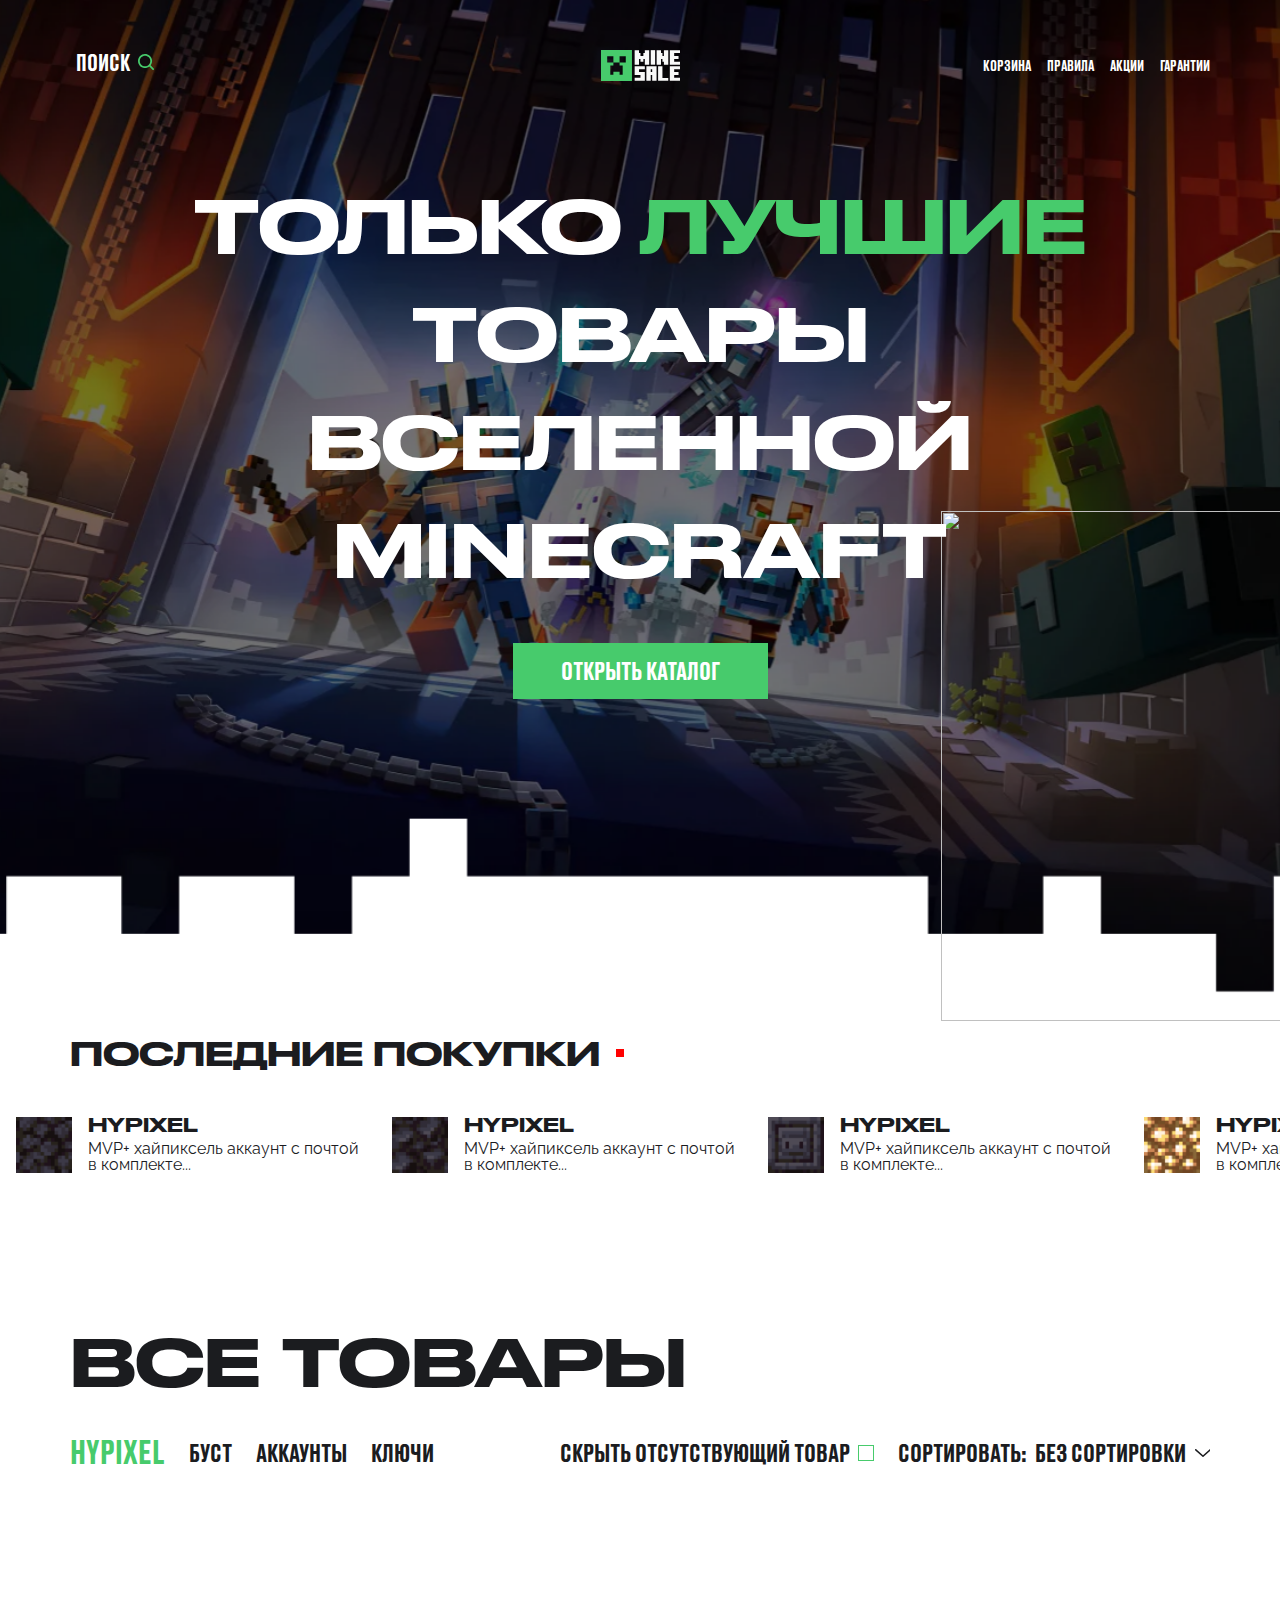
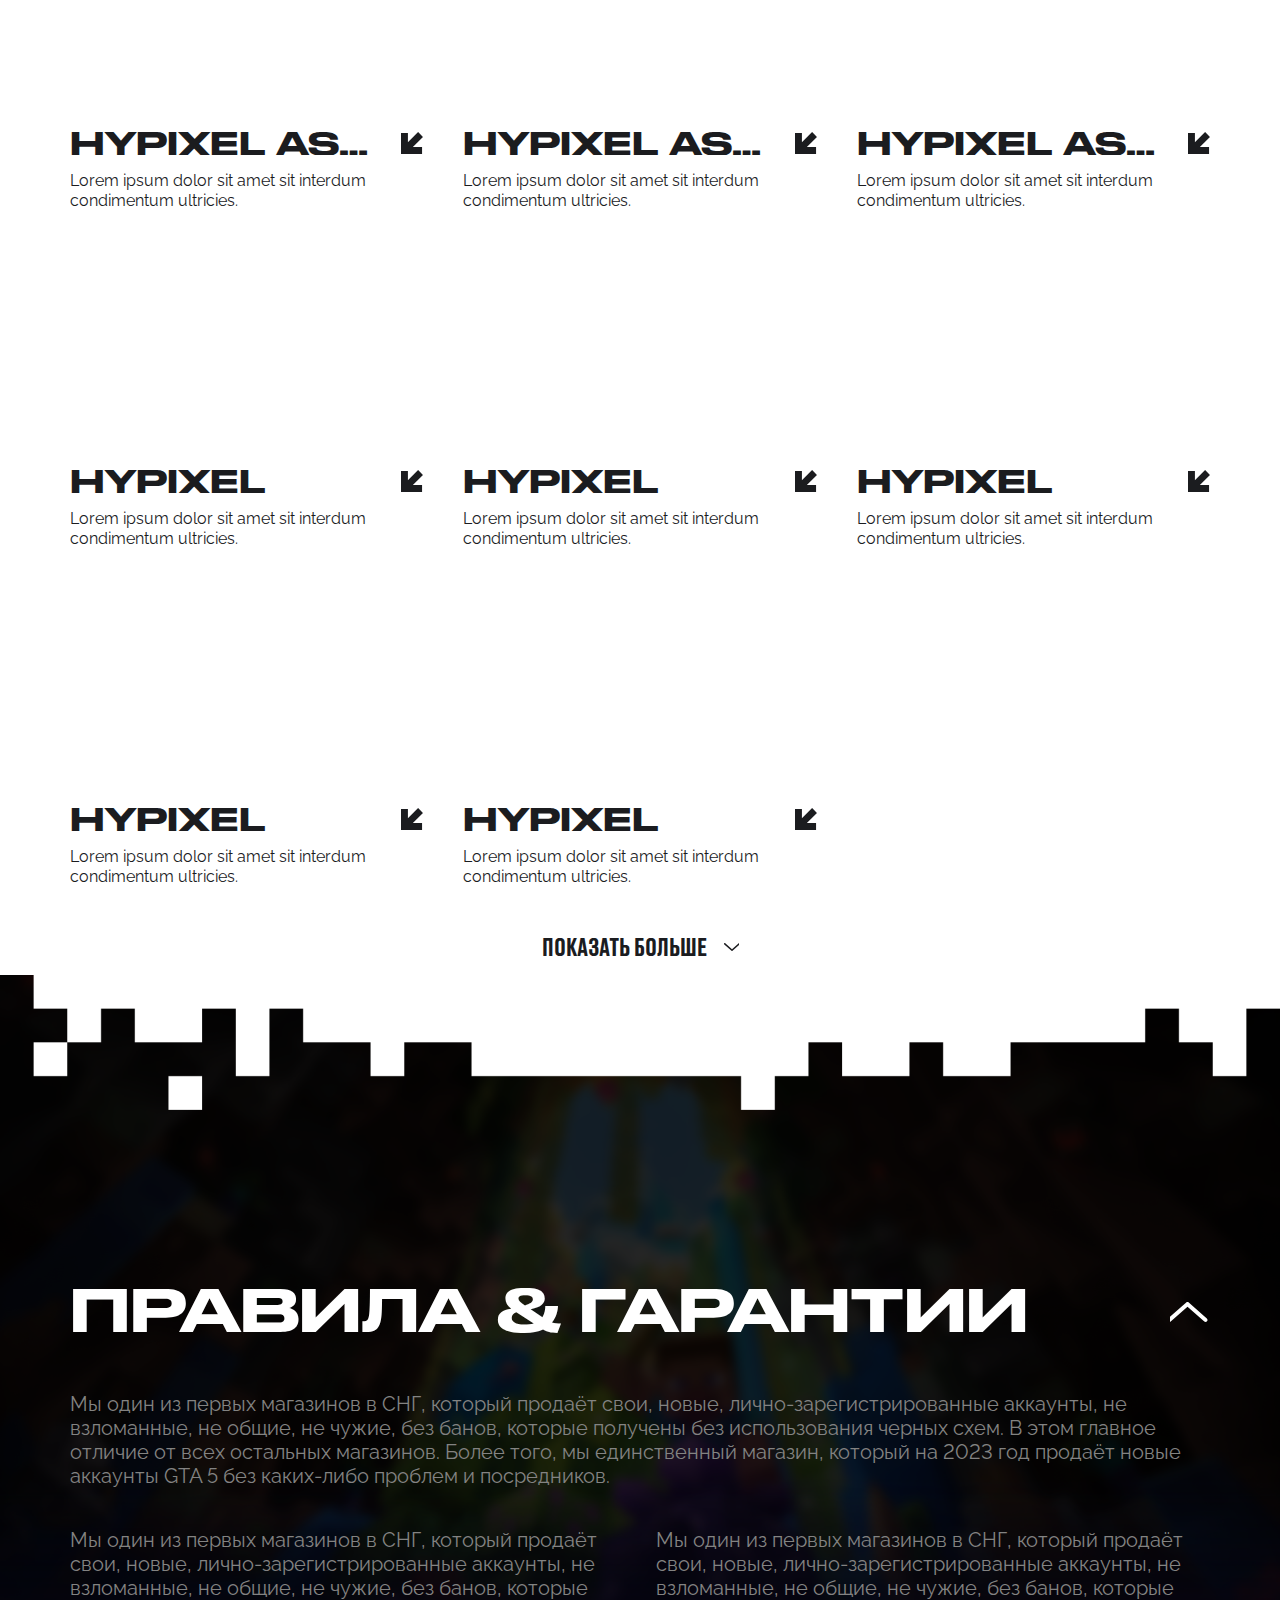
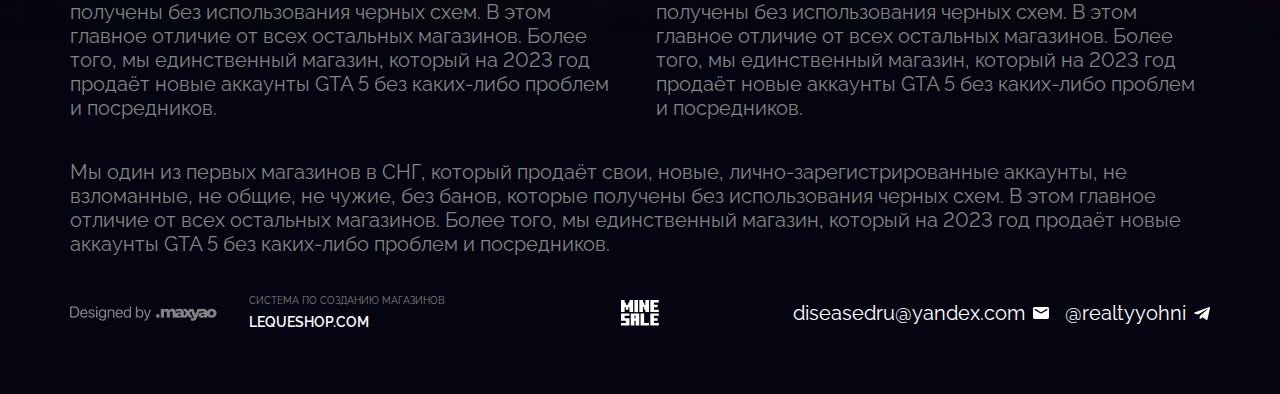
==== commit 2b491b7b: "Fixes" ====
--- a/index.html
+++ b/index.html
@@ -293,15 +293,15 @@
                                 Скрыть отсутствующий товар
                                 <input type="checkbox">
                             </li>
-                            <li class="dropdown">
-                                <span>Сортировать <svg class="icn"><use xlink:href="./assets/images/icons.svg#drop-line"></use></svg></span>
+                            <li class="dropdown select">
+                                <span>Сортировать: </span>
+                                <span class="select-title">Без сортировки</span>
+                                <svg class="icn"><use xlink:href="./assets/images/icons.svg#drop-line"></use></svg>
                                 <ul class="dropdown-list">
-                                    <li><a href="#">Hypixel</a></li>
-                                    <li><a href="#">Hypixel</a></li>
-                                    <li><a href="#">Hypixel</a></li>
-                                    <li><a href="#">Hypixel</a></li>
-                                    <li><a href="#">Hypixel</a></li>
-                                    <li><a href="#">Hypixel</a></li>
+                                    <li data-sort="data-rank,asc" class="select-btn active">Без сортировки</li>
+                                    <li data-sort="data-price,asc" class="select-btn active">сначала дешевые</li>
+                                    <li data-sort="data-price,desc" class="select-btn active">сначала дорогие</li>
+                                    <li data-sort="data-popular,desc" class="select-btn active">по популярности</li>
                                 </ul>
                             </li>
                         </ul>
--- a/assets/css/style.css
+++ b/assets/css/style.css
@@ -850,15 +850,9 @@
   display: flex;
 }
 .main__products .products__sort .dropdown .dropdown-list li {
-  padding: 0;
   display: flex;
   width: 100%;
   box-sizing: border-box;
-}
-.main__products .products__sort .dropdown .dropdown-list li:not(:last-child) {
-  border-bottom: 1px solid rgba(0, 0, 0, 0.1);
-}
-.main__products .products__sort .dropdown .dropdown-list li a {
   padding: 16px;
   display: flex;
   width: 100%;
@@ -869,7 +863,10 @@
   font-size: 18px;
   line-height: 16px;
 }
-.main__products .products__sort .dropdown .dropdown-list li a:hover {
+.main__products .products__sort .dropdown .dropdown-list li:not(:last-child) {
+  border-bottom: 1px solid rgba(0, 0, 0, 0.1);
+}
+.main__products .products__sort .dropdown .dropdown-list li:hover {
   color: #47CB6C;
 }
 .main__products .products__sort .dropdown:hover .dropdown-list {
@@ -932,6 +929,9 @@
   display: flex;
   flex-direction: column;
   gap: 16px;
+}
+.main__products .products__list-item.null {
+  display: none;
 }
 .main__products .products__list-item:nth-child(n+9) {
   display: none;
@@ -1883,7 +1883,7 @@
 
 .basket__product-list {
   position: relative;
-  padding: 0 32px 0 32px;
+  padding: 0 32px 32px 32px;
   display: flex;
   flex-direction: column;
   gap: 16px;
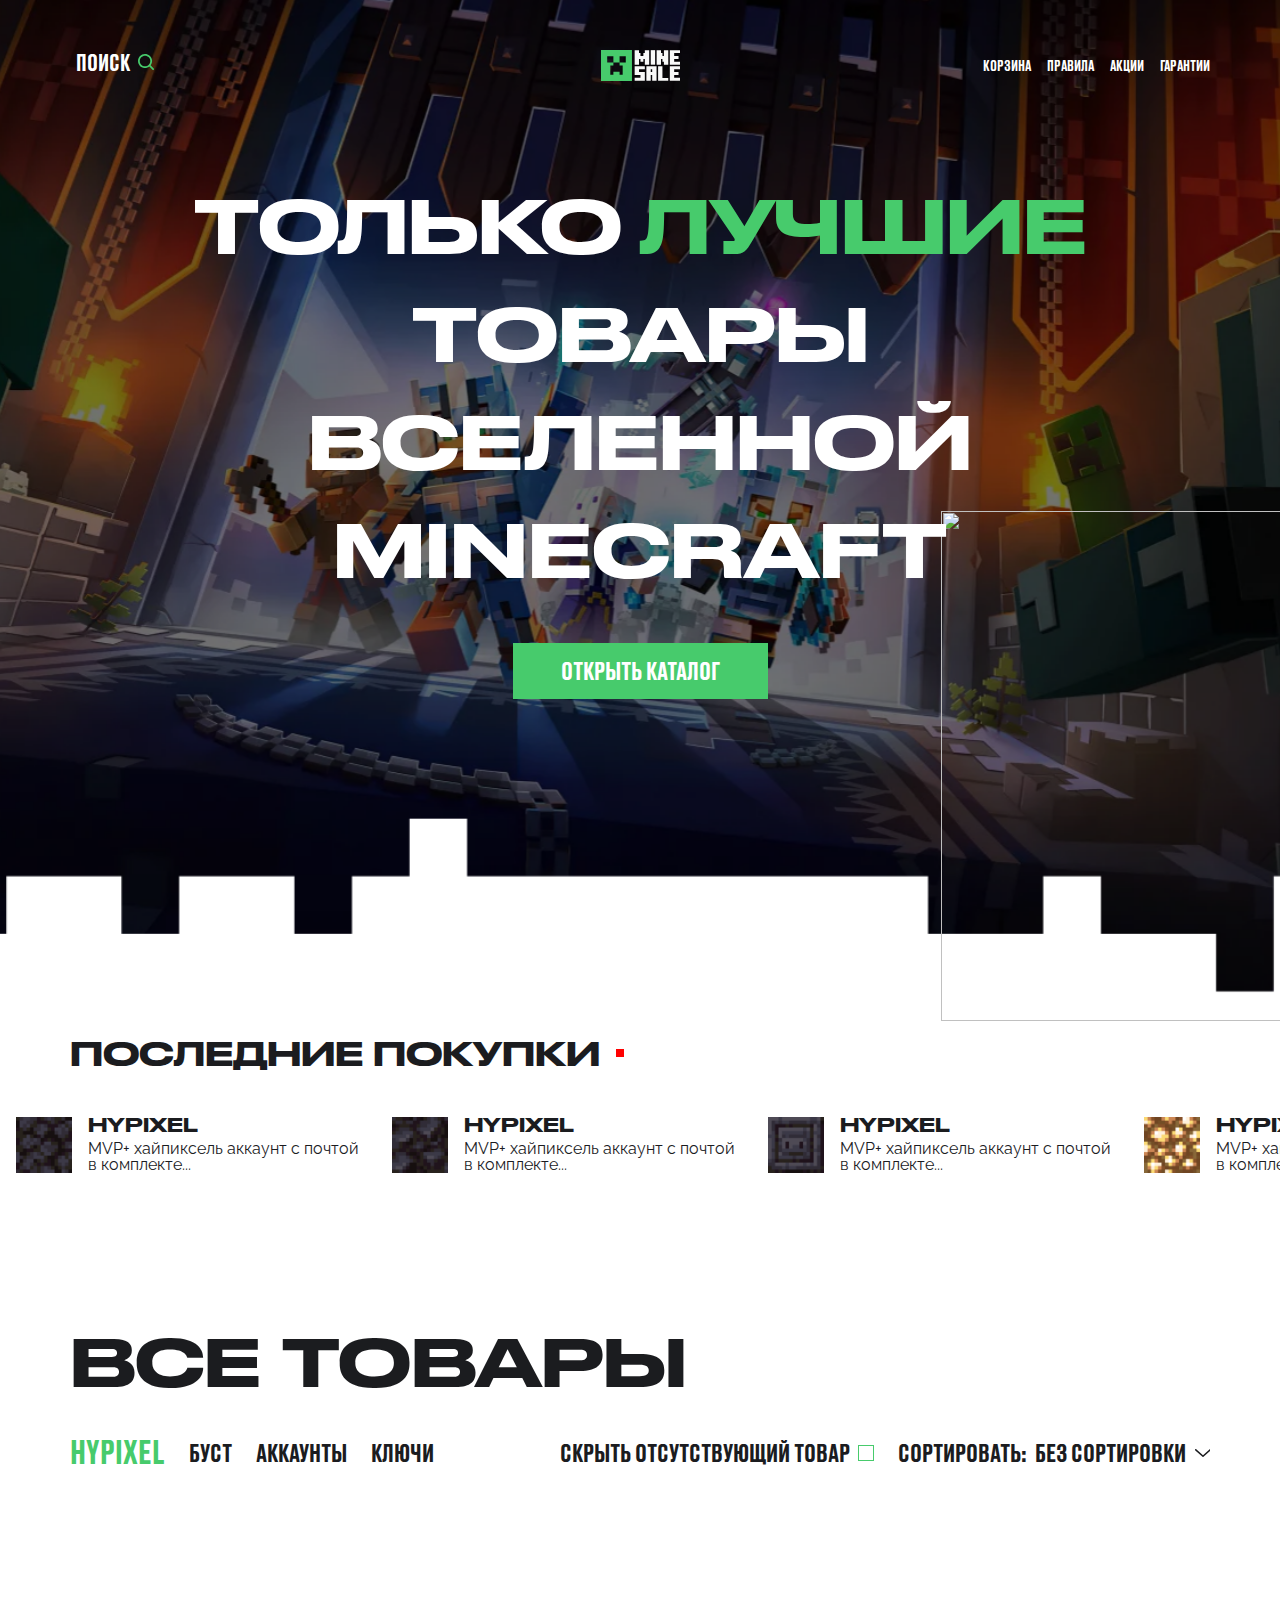
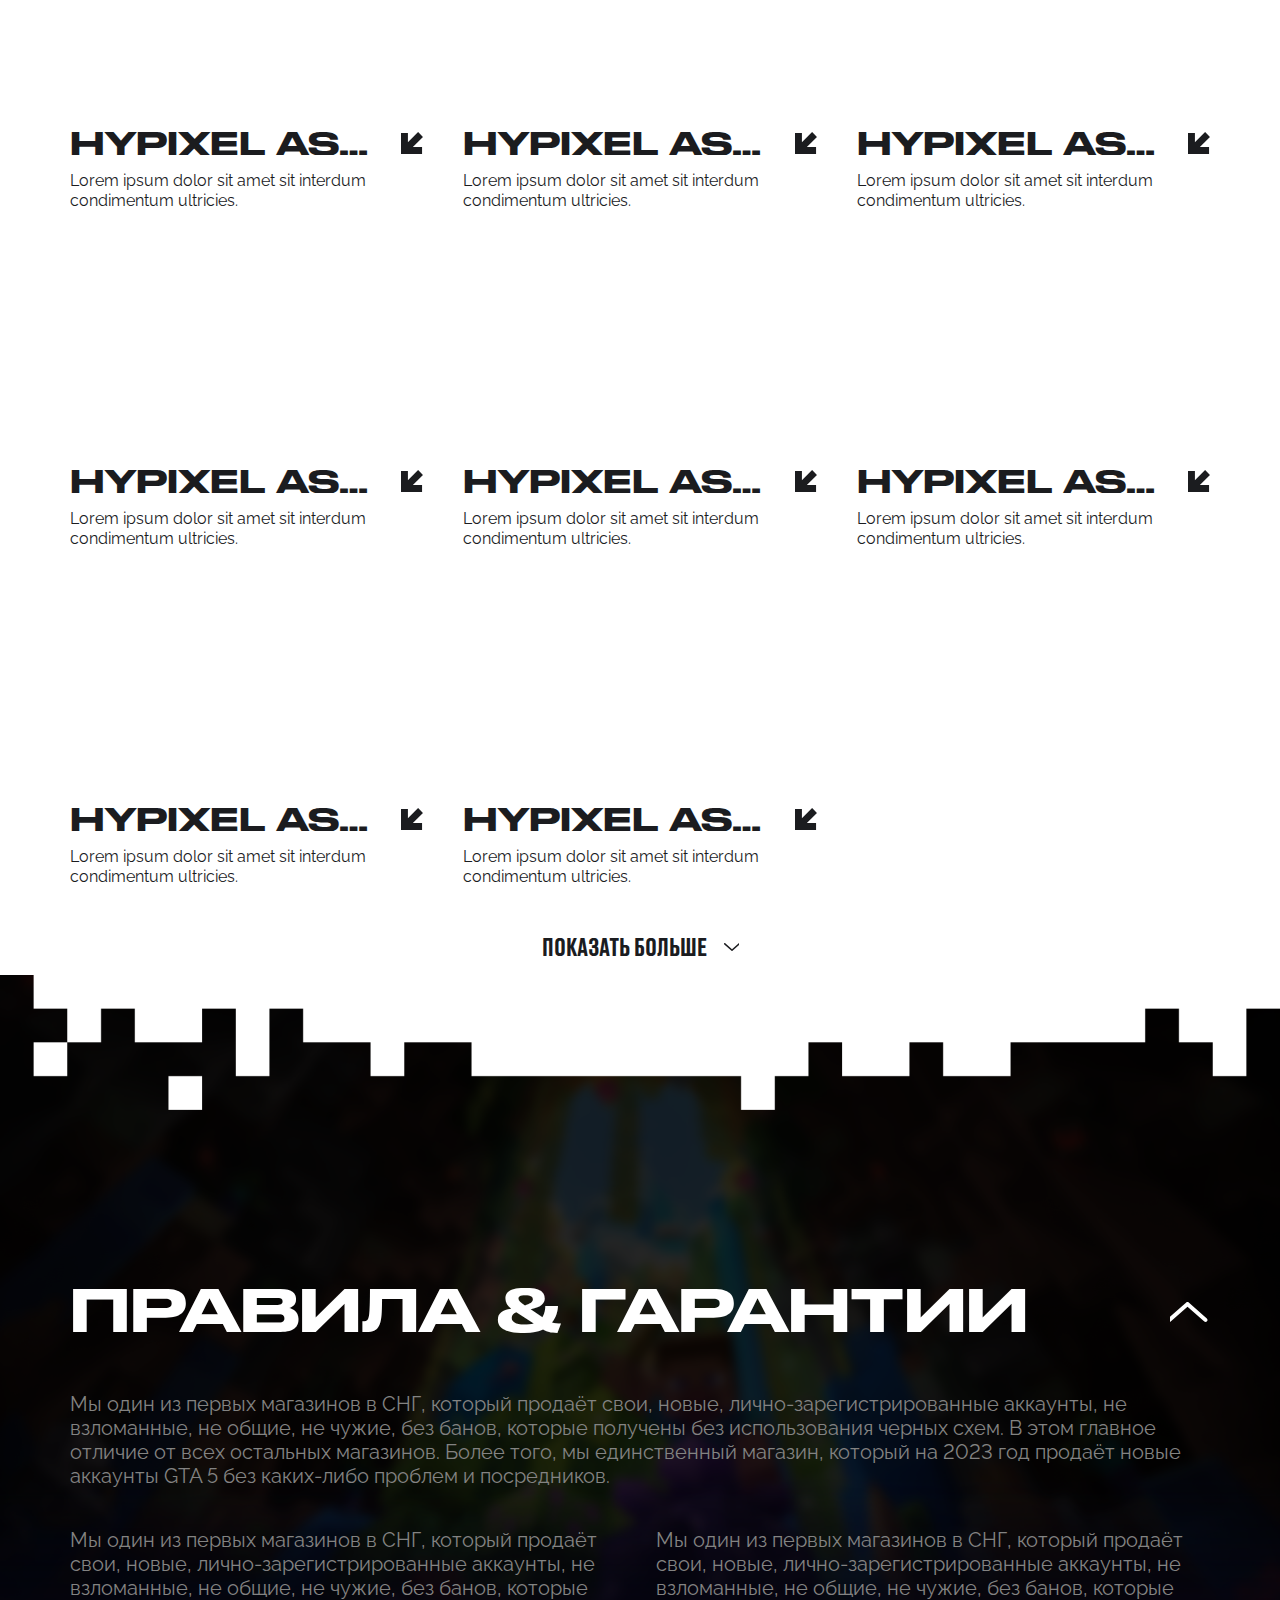
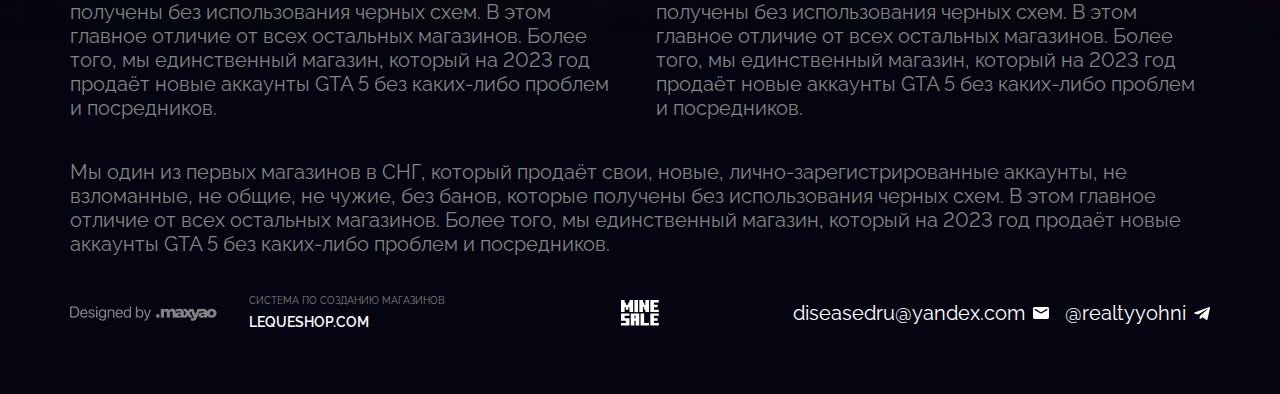
==== commit 374f19b0: "Fixes" ====
--- a/index.html
+++ b/index.html
@@ -291,182 +291,197 @@
                         <ul class="products__sort">
                             <li class="input__item-checkbox bright">
                                 Скрыть отсутствующий товар
-                                <input type="checkbox">
+                                <input type="checkbox" class="catalog__null-product-check">
                             </li>
                             <li class="dropdown select">
                                 <span>Сортировать: </span>
                                 <span class="select-title">Без сортировки</span>
                                 <svg class="icn"><use xlink:href="./assets/images/icons.svg#drop-line"></use></svg>
-                                <ul class="dropdown-list">
-                                    <li data-sort="data-rank,asc" class="select-btn active">Без сортировки</li>
-                                    <li data-sort="data-price,asc" class="select-btn active">сначала дешевые</li>
-                                    <li data-sort="data-price,desc" class="select-btn active">сначала дорогие</li>
-                                    <li data-sort="data-popular,desc" class="select-btn active">по популярности</li>
+                                <ul class="dropdown-list dropdown__item">
+                                    <li data-sort="data-rank,asc" class="select-btn catalog__sorting-item active">Без сортировки</li>
+                                    <li data-sort="data-price,asc" class="select-btn catalog__sorting-item">сначала дешевые</li>
+                                    <li data-sort="data-price,desc" class="select-btn catalog__sorting-item">сначала дорогие</li>
+                                    <li data-sort="data-popular,desc" class="select-btn catalog__sorting-item">по популярности</li>
                                 </ul>
                             </li>
                         </ul>
                     </div>
-                    <div data-tab="hypixel" class="tab-item products__list open">
-                        <div class="products__list-item">
-                            <div class="products__list-item-image">
-                                <div class="products__list-item-image-wrapper"></div>
-                                <span class="price">12000₽</span>
-                            </div>
-                            <div class="products__list-item-link-wrapper">
-                                <a href="/client-mineweb/product.html?_ijt=3djkns2dio9rcnp84lo60d203c&_ij_reload=RELOAD_ON_SAVE" class="products__list-item-link">Hypixel asd asd asd asd asd sad asd asd sad asd as asd </a>
-                                <svg class="icn"><use xlink:href="./assets/images/icons.svg#linkarrow-solid"></use></svg>
-                            </div>
-                            <span class="desc">Lorem ipsum dolor sit amet  sit interdum condimentum ultricies.</span>
-                        </div>
-                        <div class="products__list-item">
-                            <div class="products__list-item-image">
-                                <div class="products__list-item-image-wrapper"></div>
-                                <span class="price">12000₽</span>
-                            </div>
-                            <div class="products__list-item-link-wrapper">
-                                <a href="/client-mineweb/product.html?_ijt=3djkns2dio9rcnp84lo60d203c&_ij_reload=RELOAD_ON_SAVE" class="products__list-item-link">Hypixel asd asd asd asd asd sad asd asd sad asd as asd </a>
-                                <svg class="icn"><use xlink:href="./assets/images/icons.svg#linkarrow-solid"></use></svg>
-                            </div>                            <span class="desc">Lorem ipsum dolor sit amet  sit interdum condimentum ultricies.</span>
-                        </div>
-                        <div class="products__list-item">
-                            <div class="products__list-item-image">
-                                <div class="products__list-item-image-wrapper"></div>
-                                <span class="price">12000₽</span>
-                            </div>
-                            <div class="products__list-item-link-wrapper">
-                                <a href="/client-mineweb/product.html?_ijt=3djkns2dio9rcnp84lo60d203c&_ij_reload=RELOAD_ON_SAVE" class="products__list-item-link">Hypixel asd asd asd asd asd sad asd asd sad asd as asd </a>
-                                <svg class="icn"><use xlink:href="./assets/images/icons.svg#linkarrow-solid"></use></svg>
-                            </div>                            <span class="desc">Lorem ipsum dolor sit amet  sit interdum condimentum ultricies.</span>
-                        </div>
-                        <div class="products__list-item">
-                            <div class="products__list-item-image">
-                                <div class="products__list-item-image-wrapper"></div>
-                                <span class="price">12000₽</span>
-                            </div>
-                            <div class="products__list-item-link-wrapper">
-                                <a href="/client-mineweb/product.html?_ijt=3djkns2dio9rcnp84lo60d203c&_ij_reload=RELOAD_ON_SAVE" class="products__list-item-link">Hypixel</a>
-                                <svg class="icn"><use xlink:href="./assets/images/icons.svg#linkarrow-solid"></use></svg>
-                            </div>                            <span class="desc">Lorem ipsum dolor sit amet  sit interdum condimentum ultricies.</span>
-                        </div>
-                        <div class="products__list-item">
-                            <div class="products__list-item-image">
-                                <div class="products__list-item-image-wrapper"></div>
-                                <span class="price">12000₽</span>
-                            </div>
-                            <div class="products__list-item-link-wrapper">
-                                <a href="/client-mineweb/product.html?_ijt=3djkns2dio9rcnp84lo60d203c&_ij_reload=RELOAD_ON_SAVE" class="products__list-item-link">Hypixel</a>
-                                <svg class="icn"><use xlink:href="./assets/images/icons.svg#linkarrow-solid"></use></svg>
-                            </div>                            <span class="desc">Lorem ipsum dolor sit amet  sit interdum condimentum ultricies.</span>
-                        </div>
-                        <div class="products__list-item">
-                            <div class="products__list-item-image">
-                                <div class="products__list-item-image-wrapper"></div>
-                                <span class="price">12000₽</span>
-                            </div>
-                            <div class="products__list-item-link-wrapper">
-                                <a href="/client-mineweb/product.html?_ijt=3djkns2dio9rcnp84lo60d203c&_ij_reload=RELOAD_ON_SAVE" class="products__list-item-link">Hypixel</a>
-                                <svg class="icn"><use xlink:href="./assets/images/icons.svg#linkarrow-solid"></use></svg>
-                            </div>                            <span class="desc">Lorem ipsum dolor sit amet  sit interdum condimentum ultricies.</span>
-                        </div>
-                        <div class="products__list-item">
-                            <div class="products__list-item-image">
-                                <div class="products__list-item-image-wrapper"></div>
-                                <span class="price">12000₽</span>
-                            </div>
-                            <div class="products__list-item-link-wrapper">
-                                <a href="/client-mineweb/product.html?_ijt=3djkns2dio9rcnp84lo60d203c&_ij_reload=RELOAD_ON_SAVE" class="products__list-item-link">Hypixel</a>
-                                <svg class="icn"><use xlink:href="./assets/images/icons.svg#linkarrow-solid"></use></svg>
-                            </div>                            <span class="desc">Lorem ipsum dolor sit amet  sit interdum condimentum ultricies.</span>
-                        </div>
-                        <div class="products__list-item">
-                            <div class="products__list-item-image">
-                                <div class="products__list-item-image-wrapper"></div>
-                                <span class="price">12000₽</span>
-                            </div>
-                            <div class="products__list-item-link-wrapper">
-                                <a href="/client-mineweb/product.html?_ijt=3djkns2dio9rcnp84lo60d203c&_ij_reload=RELOAD_ON_SAVE" class="products__list-item-link">Hypixel</a>
-                                <svg class="icn"><use xlink:href="./assets/images/icons.svg#linkarrow-solid"></use></svg>
-                            </div>                            <span class="desc">Lorem ipsum dolor sit amet  sit interdum condimentum ultricies.</span>
-                        </div>
-                        <div class="products__list-item">
-                            <div class="products__list-item-image">
-                                <div class="products__list-item-image-wrapper"></div>
-                                <span class="price">12000₽</span>
-                            </div>
-                            <div class="products__list-item-link-wrapper">
-                                <a href="/client-mineweb/product.html?_ijt=3djkns2dio9rcnp84lo60d203c&_ij_reload=RELOAD_ON_SAVE" class="products__list-item-link">Hypixel</a>
-                                <svg class="icn"><use xlink:href="./assets/images/icons.svg#linkarrow-solid"></use></svg>
-                            </div>                            <span class="desc">Lorem ipsum dolor sit amet  sit interdum condimentum ultricies.</span>
-                        </div>
-                        <div class="products__list-item">
-                            <div class="products__list-item-image">
-                                <div class="products__list-item-image-wrapper"></div>
-                                <span class="price">12000₽</span>
-                            </div>
-                            <div class="products__list-item-link-wrapper">
-                                <a href="/client-mineweb/product.html?_ijt=3djkns2dio9rcnp84lo60d203c&_ij_reload=RELOAD_ON_SAVE" class="products__list-item-link">Hypixel</a>
-                                <svg class="icn"><use xlink:href="./assets/images/icons.svg#linkarrow-solid"></use></svg>
-                            </div>                            <span class="desc">Lorem ipsum dolor sit amet  sit interdum condimentum ultricies.</span>
-                        </div>
-                        <div class="products__list-item">
-                            <div class="products__list-item-image">
-                                <div class="products__list-item-image-wrapper"></div>
-                                <span class="price">12000₽</span>
-                            </div>
-                            <div class="products__list-item-link-wrapper">
-                                <a href="/client-mineweb/product.html?_ijt=3djkns2dio9rcnp84lo60d203c&_ij_reload=RELOAD_ON_SAVE" class="products__list-item-link">Hypixel</a>
-                                <svg class="icn"><use xlink:href="./assets/images/icons.svg#linkarrow-solid"></use></svg>
-                            </div>                            <span class="desc">Lorem ipsum dolor sit amet  sit interdum condimentum ultricies.</span>
-                        </div>
-                        <div class="products__list-item">
-                            <div class="products__list-item-image">
-                                <div class="products__list-item-image-wrapper"></div>
-                                <span class="price">12000₽</span>
-                            </div>
-                            <div class="products__list-item-link-wrapper">
-                                <a href="/client-mineweb/product.html?_ijt=3djkns2dio9rcnp84lo60d203c&_ij_reload=RELOAD_ON_SAVE" class="products__list-item-link">Hypixel</a>
-                                <svg class="icn"><use xlink:href="./assets/images/icons.svg#linkarrow-solid"></use></svg>
-                            </div>                            <span class="desc">Lorem ipsum dolor sit amet  sit interdum condimentum ultricies.</span>
-                        </div>
-                        <div class="products__list-item">
-                            <div class="products__list-item-image">
-                                <div class="products__list-item-image-wrapper"></div>
-                                <span class="price">12000₽</span>
-                            </div>
-                            <div class="products__list-item-link-wrapper">
-                                <a href="/client-mineweb/product.html?_ijt=3djkns2dio9rcnp84lo60d203c&_ij_reload=RELOAD_ON_SAVE" class="products__list-item-link">Hypixel</a>
-                                <svg class="icn"><use xlink:href="./assets/images/icons.svg#linkarrow-solid"></use></svg>
-                            </div>                            <span class="desc">Lorem ipsum dolor sit amet  sit interdum condimentum ultricies.</span>
-                        </div>
-                        <div class="products__list-item">
-                            <div class="products__list-item-image">
-                                <div class="products__list-item-image-wrapper"></div>
-                                <span class="price">12000₽</span>
-                            </div>
-                            <div class="products__list-item-link-wrapper">
-                                <a href="/client-mineweb/product.html?_ijt=3djkns2dio9rcnp84lo60d203c&_ij_reload=RELOAD_ON_SAVE" class="products__list-item-link">Hypixel</a>
-                                <svg class="icn"><use xlink:href="./assets/images/icons.svg#linkarrow-solid"></use></svg>
-                            </div>                            <span class="desc">Lorem ipsum dolor sit amet  sit interdum condimentum ultricies.</span>
-                        </div>
-                        <div class="products__list-item">
-                            <div class="products__list-item-image">
-                                <div class="products__list-item-image-wrapper"></div>
-                                <span class="price">12000₽</span>
-                            </div>
-                            <div class="products__list-item-link-wrapper">
-                                <a href="/client-mineweb/product.html?_ijt=3djkns2dio9rcnp84lo60d203c&_ij_reload=RELOAD_ON_SAVE" class="products__list-item-link">Hypixel</a>
-                                <svg class="icn"><use xlink:href="./assets/images/icons.svg#linkarrow-solid"></use></svg>
-                            </div>                            <span class="desc">Lorem ipsum dolor sit amet  sit interdum condimentum ultricies.</span>
-                        </div>
-                        <div class="products__list-item">
-                            <div class="products__list-item-image">
-                                <div class="products__list-item-image-wrapper"></div>
-                                <span class="price">12000₽</span>
-                            </div>
-                            <div class="products__list-item-link-wrapper">
-                                <a href="/client-mineweb/product.html?_ijt=3djkns2dio9rcnp84lo60d203c&_ij_reload=RELOAD_ON_SAVE" class="products__list-item-link">Hypixel</a>
-                                <svg class="icn"><use xlink:href="./assets/images/icons.svg#linkarrow-solid"></use></svg>
-                            </div>                            <span class="desc">Lorem ipsum dolor sit amet  sit interdum condimentum ultricies.</span>
+                    <div data-tab="hypixel" class="tab-item products__list catalog__body open">
+                        <div data-null="true" data-price="79" data-rank="8" data-popular="105" data-category="cat_20948"  class="products__list-item catalog__product">
+                            <div class="products__list-item-image">
+                                <div class="products__list-item-image-wrapper"></div>
+                                <span class="price">12000₽</span>
+                            </div>
+                            <div class="products__list-item-link-wrapper">
+                                <a href="/client-mineweb/product.html?_ijt=3djkns2dio9rcnp84lo60d203c&_ij_reload=RELOAD_ON_SAVE" class="products__list-item-link">Hypixel asd asd asd asd asd sad asd asd sad asd as asd </a>
+                                <svg class="icn"><use xlink:href="./assets/images/icons.svg#linkarrow-solid"></use></svg>
+                            </div>
+                            <span class="desc">Lorem ipsum dolor sit amet  sit interdum condimentum ultricies.</span>
+                        </div>
+                        <div data-null data-price="79" data-rank="8" data-popular="12" data-category="cat_20948"  class="products__list-item catalog__product">
+                            <div class="products__list-item-image">
+                                <div class="products__list-item-image-wrapper"></div>
+                                <span class="price">12000₽</span>
+                            </div>
+                            <div class="products__list-item-link-wrapper">
+                                <a href="/client-mineweb/product.html?_ijt=3djkns2dio9rcnp84lo60d203c&_ij_reload=RELOAD_ON_SAVE" class="products__list-item-link">Hypixel asd asd asd asd asd sad asd asd sad asd as asd </a>
+                                <svg class="icn"><use xlink:href="./assets/images/icons.svg#linkarrow-solid"></use></svg>
+                            </div>
+                            <span class="desc">Lorem ipsum dolor sit amet  sit interdum condimentum ultricies.</span>
+                        </div>
+                        <div data-null data-price="3679" data-rank="8" data-popular="32" data-category="cat_20948"  class="products__list-item catalog__product">
+                            <div class="products__list-item-image">
+                                <div class="products__list-item-image-wrapper"></div>
+                                <span class="price">12000₽</span>
+                            </div>
+                            <div class="products__list-item-link-wrapper">
+                                <a href="/client-mineweb/product.html?_ijt=3djkns2dio9rcnp84lo60d203c&_ij_reload=RELOAD_ON_SAVE" class="products__list-item-link">Hypixel asd asd asd asd asd sad asd asd sad asd as asd </a>
+                                <svg class="icn"><use xlink:href="./assets/images/icons.svg#linkarrow-solid"></use></svg>
+                            </div>
+                            <span class="desc">Lorem ipsum dolor sit amet  sit interdum condimentum ultricies.</span>
+                        </div>
+                        <div data-null data-price="3279" data-rank="64" data-popular="11" data-category="cat_20948"  class="products__list-item catalog__product">
+                            <div class="products__list-item-image">
+                                <div class="products__list-item-image-wrapper"></div>
+                                <span class="price">12000₽</span>
+                            </div>
+                            <div class="products__list-item-link-wrapper">
+                                <a href="/client-mineweb/product.html?_ijt=3djkns2dio9rcnp84lo60d203c&_ij_reload=RELOAD_ON_SAVE" class="products__list-item-link">Hypixel asd asd asd asd asd sad asd asd sad asd as asd </a>
+                                <svg class="icn"><use xlink:href="./assets/images/icons.svg#linkarrow-solid"></use></svg>
+                            </div>
+                            <span class="desc">Lorem ipsum dolor sit amet  sit interdum condimentum ultricies.</span>
+                        </div>
+                        <div data-null data-price="2379" data-rank="125" data-popular="54" data-category="cat_20948"  class="products__list-item catalog__product">
+                            <div class="products__list-item-image">
+                                <div class="products__list-item-image-wrapper"></div>
+                                <span class="price">12000₽</span>
+                            </div>
+                            <div class="products__list-item-link-wrapper">
+                                <a href="/client-mineweb/product.html?_ijt=3djkns2dio9rcnp84lo60d203c&_ij_reload=RELOAD_ON_SAVE" class="products__list-item-link">Hypixel asd asd asd asd asd sad asd asd sad asd as asd </a>
+                                <svg class="icn"><use xlink:href="./assets/images/icons.svg#linkarrow-solid"></use></svg>
+                            </div>
+                            <span class="desc">Lorem ipsum dolor sit amet  sit interdum condimentum ultricies.</span>
+                        </div>
+                        <div data-null data-price="5379" data-rank="124" data-popular="2" data-category="cat_20948"  class="products__list-item catalog__product">
+                            <div class="products__list-item-image">
+                                <div class="products__list-item-image-wrapper"></div>
+                                <span class="price">12000₽</span>
+                            </div>
+                            <div class="products__list-item-link-wrapper">
+                                <a href="/client-mineweb/product.html?_ijt=3djkns2dio9rcnp84lo60d203c&_ij_reload=RELOAD_ON_SAVE" class="products__list-item-link">Hypixel asd asd asd asd asd sad asd asd sad asd as asd </a>
+                                <svg class="icn"><use xlink:href="./assets/images/icons.svg#linkarrow-solid"></use></svg>
+                            </div>
+                            <span class="desc">Lorem ipsum dolor sit amet  sit interdum condimentum ultricies.</span>
+                        </div>
+                        <div data-null data-price="2379" data-rank="32" data-popular="65" data-category="cat_20948"  class="products__list-item catalog__product">
+                            <div class="products__list-item-image">
+                                <div class="products__list-item-image-wrapper"></div>
+                                <span class="price">12000₽</span>
+                            </div>
+                            <div class="products__list-item-link-wrapper">
+                                <a href="/client-mineweb/product.html?_ijt=3djkns2dio9rcnp84lo60d203c&_ij_reload=RELOAD_ON_SAVE" class="products__list-item-link">Hypixel asd asd asd asd asd sad asd asd sad asd as asd </a>
+                                <svg class="icn"><use xlink:href="./assets/images/icons.svg#linkarrow-solid"></use></svg>
+                            </div>
+                            <span class="desc">Lorem ipsum dolor sit amet  sit interdum condimentum ultricies.</span>
+                        </div>
+                        <div data-null data-price="979" data-rank="3" data-popular="1" data-category="cat_20948"  class="products__list-item catalog__product">
+                            <div class="products__list-item-image">
+                                <div class="products__list-item-image-wrapper"></div>
+                                <span class="price">12000₽</span>
+                            </div>
+                            <div class="products__list-item-link-wrapper">
+                                <a href="/client-mineweb/product.html?_ijt=3djkns2dio9rcnp84lo60d203c&_ij_reload=RELOAD_ON_SAVE" class="products__list-item-link">Hypixel asd asd asd asd asd sad asd asd sad asd as asd </a>
+                                <svg class="icn"><use xlink:href="./assets/images/icons.svg#linkarrow-solid"></use></svg>
+                            </div>
+                            <span class="desc">Lorem ipsum dolor sit amet  sit interdum condimentum ultricies.</span>
+                        </div>
+                        <div data-null data-price="879" data-rank="8" data-popular="87" data-category="cat_20948"  class="products__list-item catalog__product">
+                            <div class="products__list-item-image">
+                                <div class="products__list-item-image-wrapper"></div>
+                                <span class="price">12000₽</span>
+                            </div>
+                            <div class="products__list-item-link-wrapper">
+                                <a href="/client-mineweb/product.html?_ijt=3djkns2dio9rcnp84lo60d203c&_ij_reload=RELOAD_ON_SAVE" class="products__list-item-link">Hypixel asd asd asd asd asd sad asd asd sad asd as asd </a>
+                                <svg class="icn"><use xlink:href="./assets/images/icons.svg#linkarrow-solid"></use></svg>
+                            </div>
+                            <span class="desc">Lorem ipsum dolor sit amet  sit interdum condimentum ultricies.</span>
+                        </div>
+                        <div data-null data-price="779" data-rank="8" data-popular="104" data-category="cat_20948"  class="products__list-item catalog__product">
+                            <div class="products__list-item-image">
+                                <div class="products__list-item-image-wrapper"></div>
+                                <span class="price">12000₽</span>
+                            </div>
+                            <div class="products__list-item-link-wrapper">
+                                <a href="/client-mineweb/product.html?_ijt=3djkns2dio9rcnp84lo60d203c&_ij_reload=RELOAD_ON_SAVE" class="products__list-item-link">Hypixel asd asd asd asd asd sad asd asd sad asd as asd </a>
+                                <svg class="icn"><use xlink:href="./assets/images/icons.svg#linkarrow-solid"></use></svg>
+                            </div>
+                            <span class="desc">Lorem ipsum dolor sit amet  sit interdum condimentum ultricies.</span>
+                        </div>
+                        <div data-null data-price="679" data-rank="8" data-popular="104" data-category="cat_20948"  class="products__list-item catalog__product">
+                            <div class="products__list-item-image">
+                                <div class="products__list-item-image-wrapper"></div>
+                                <span class="price">12000₽</span>
+                            </div>
+                            <div class="products__list-item-link-wrapper">
+                                <a href="/client-mineweb/product.html?_ijt=3djkns2dio9rcnp84lo60d203c&_ij_reload=RELOAD_ON_SAVE" class="products__list-item-link">Hypixel asd asd asd asd asd sad asd asd sad asd as asd </a>
+                                <svg class="icn"><use xlink:href="./assets/images/icons.svg#linkarrow-solid"></use></svg>
+                            </div>
+                            <span class="desc">Lorem ipsum dolor sit amet  sit interdum condimentum ultricies.</span>
+                        </div>
+                        <div data-null data-price="579" data-rank="8" data-popular="104" data-category="cat_20948"  class="products__list-item catalog__product">
+                            <div class="products__list-item-image">
+                                <div class="products__list-item-image-wrapper"></div>
+                                <span class="price">12000₽</span>
+                            </div>
+                            <div class="products__list-item-link-wrapper">
+                                <a href="/client-mineweb/product.html?_ijt=3djkns2dio9rcnp84lo60d203c&_ij_reload=RELOAD_ON_SAVE" class="products__list-item-link">Hypixel asd asd asd asd asd sad asd asd sad asd as asd </a>
+                                <svg class="icn"><use xlink:href="./assets/images/icons.svg#linkarrow-solid"></use></svg>
+                            </div>
+                            <span class="desc">Lorem ipsum dolor sit amet  sit interdum condimentum ultricies.</span>
+                        </div>
+                        <div data-null data-price="479" data-rank="8" data-popular="104" data-category="cat_20948"  class="products__list-item catalog__product">
+                            <div class="products__list-item-image">
+                                <div class="products__list-item-image-wrapper"></div>
+                                <span class="price">12000₽</span>
+                            </div>
+                            <div class="products__list-item-link-wrapper">
+                                <a href="/client-mineweb/product.html?_ijt=3djkns2dio9rcnp84lo60d203c&_ij_reload=RELOAD_ON_SAVE" class="products__list-item-link">Hypixel asd asd asd asd asd sad asd asd sad asd as asd </a>
+                                <svg class="icn"><use xlink:href="./assets/images/icons.svg#linkarrow-solid"></use></svg>
+                            </div>
+                            <span class="desc">Lorem ipsum dolor sit amet  sit interdum condimentum ultricies.</span>
+                        </div>
+                        <div data-null data-price="279" data-rank="8" data-popular="104" data-category="cat_20948"  class="products__list-item catalog__product">
+                            <div class="products__list-item-image">
+                                <div class="products__list-item-image-wrapper"></div>
+                                <span class="price">12000₽</span>
+                            </div>
+                            <div class="products__list-item-link-wrapper">
+                                <a href="/client-mineweb/product.html?_ijt=3djkns2dio9rcnp84lo60d203c&_ij_reload=RELOAD_ON_SAVE" class="products__list-item-link">Hypixel asd asd asd asd asd sad asd asd sad asd as asd </a>
+                                <svg class="icn"><use xlink:href="./assets/images/icons.svg#linkarrow-solid"></use></svg>
+                            </div>
+                            <span class="desc">Lorem ipsum dolor sit amet  sit interdum condimentum ultricies.</span>
+                        </div>
+                        <div data-null data-price="179" data-rank="8" data-popular="104" data-category="cat_20948"  class="products__list-item catalog__product">
+                            <div class="products__list-item-image">
+                                <div class="products__list-item-image-wrapper"></div>
+                                <span class="price">12000₽</span>
+                            </div>
+                            <div class="products__list-item-link-wrapper">
+                                <a href="/client-mineweb/product.html?_ijt=3djkns2dio9rcnp84lo60d203c&_ij_reload=RELOAD_ON_SAVE" class="products__list-item-link">Hypixel asd asd asd asd asd sad asd asd sad asd as asd </a>
+                                <svg class="icn"><use xlink:href="./assets/images/icons.svg#linkarrow-solid"></use></svg>
+                            </div>
+                            <span class="desc">Lorem ipsum dolor sit amet  sit interdum condimentum ultricies.</span>
+                        </div>
+                        <div data-null data-price="1179" data-rank="8" data-popular="104" data-category="cat_20948"  class="products__list-item catalog__product">
+                            <div class="products__list-item-image">
+                                <div class="products__list-item-image-wrapper"></div>
+                                <span class="price">12000₽</span>
+                            </div>
+                            <div class="products__list-item-link-wrapper">
+                                <a href="/client-mineweb/product.html?_ijt=3djkns2dio9rcnp84lo60d203c&_ij_reload=RELOAD_ON_SAVE" class="products__list-item-link">Hypixel asd asd asd asd asd sad asd asd sad asd as asd </a>
+                                <svg class="icn"><use xlink:href="./assets/images/icons.svg#linkarrow-solid"></use></svg>
+                            </div>
+                            <span class="desc">Lorem ipsum dolor sit amet  sit interdum condimentum ultricies.</span>
                         </div>
                     </div>
                     <div data-tab="boost" class="tab-item products__list">
--- a/assets/css/style.css
+++ b/assets/css/style.css
@@ -854,8 +854,6 @@
   width: 100%;
   box-sizing: border-box;
   padding: 16px;
-  display: flex;
-  width: 100%;
   text-decoration: none;
   text-transform: uppercase;
   color: #1B1C1F;
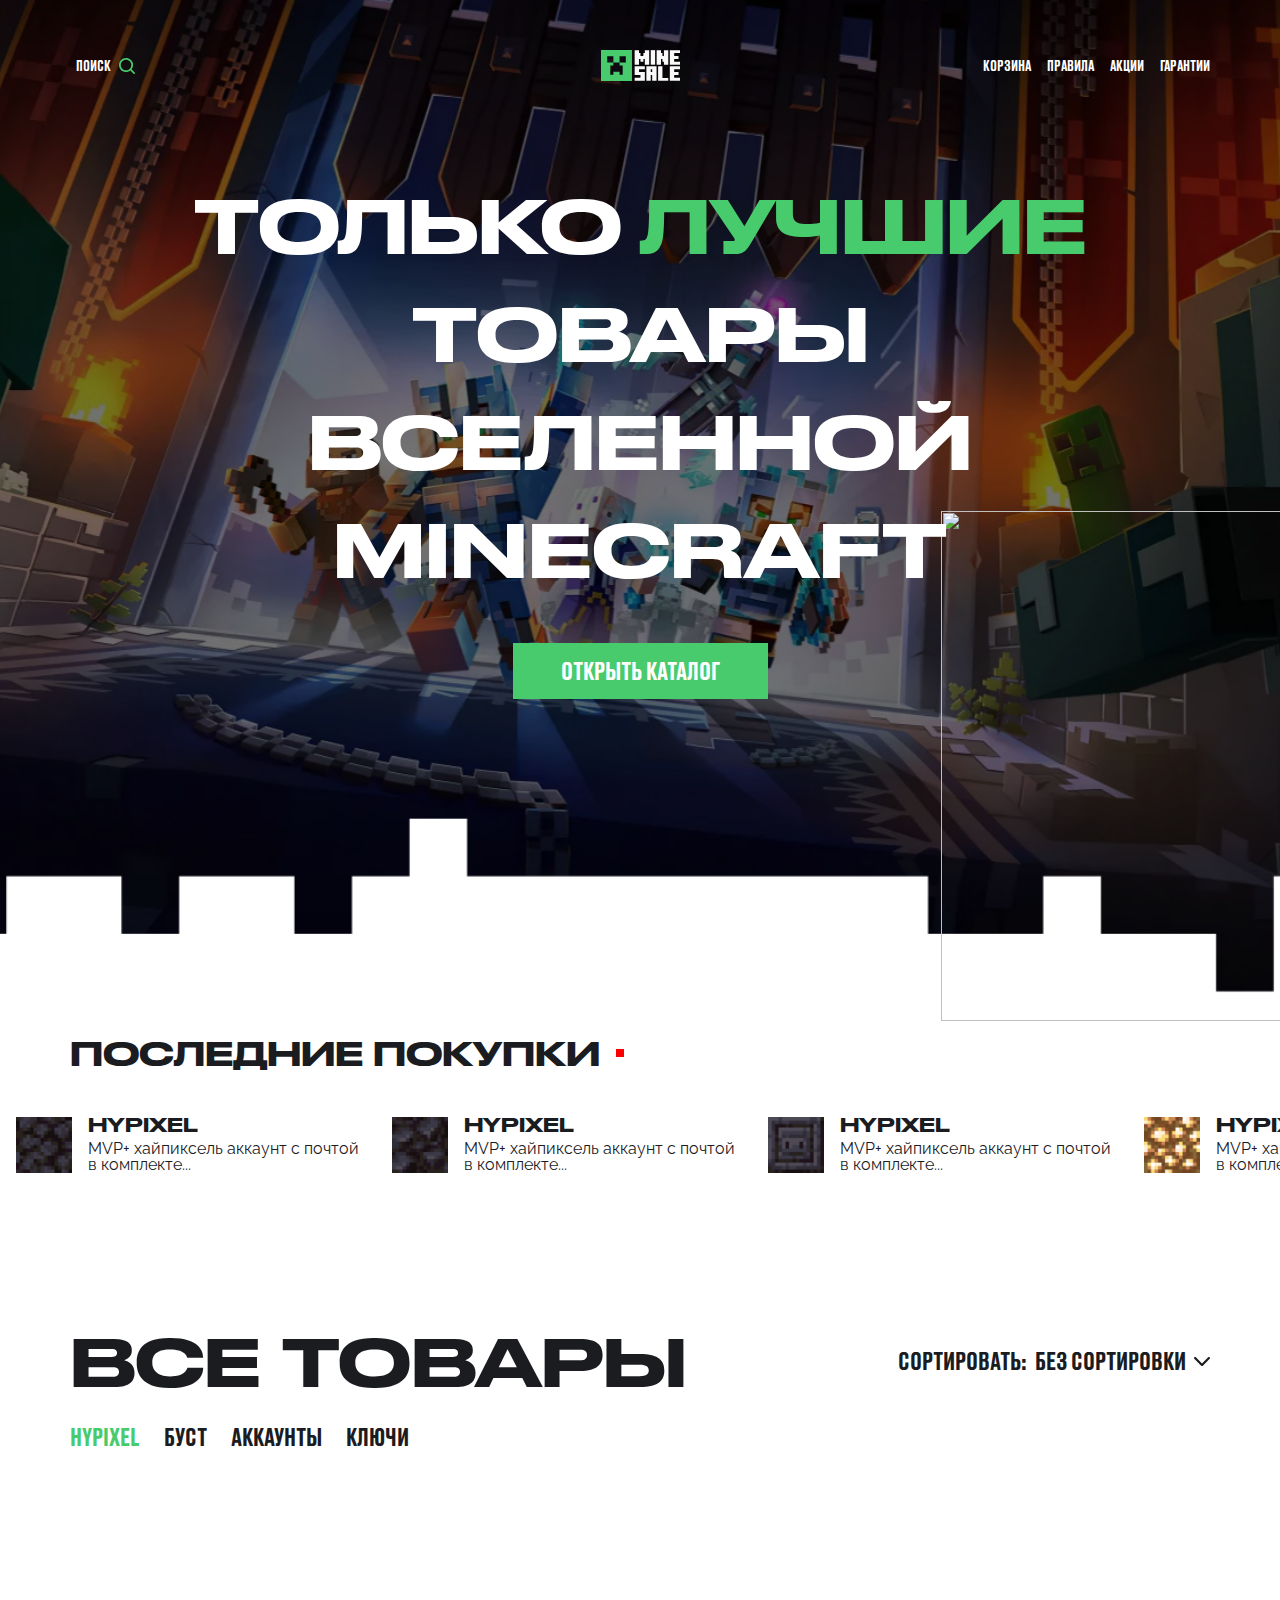
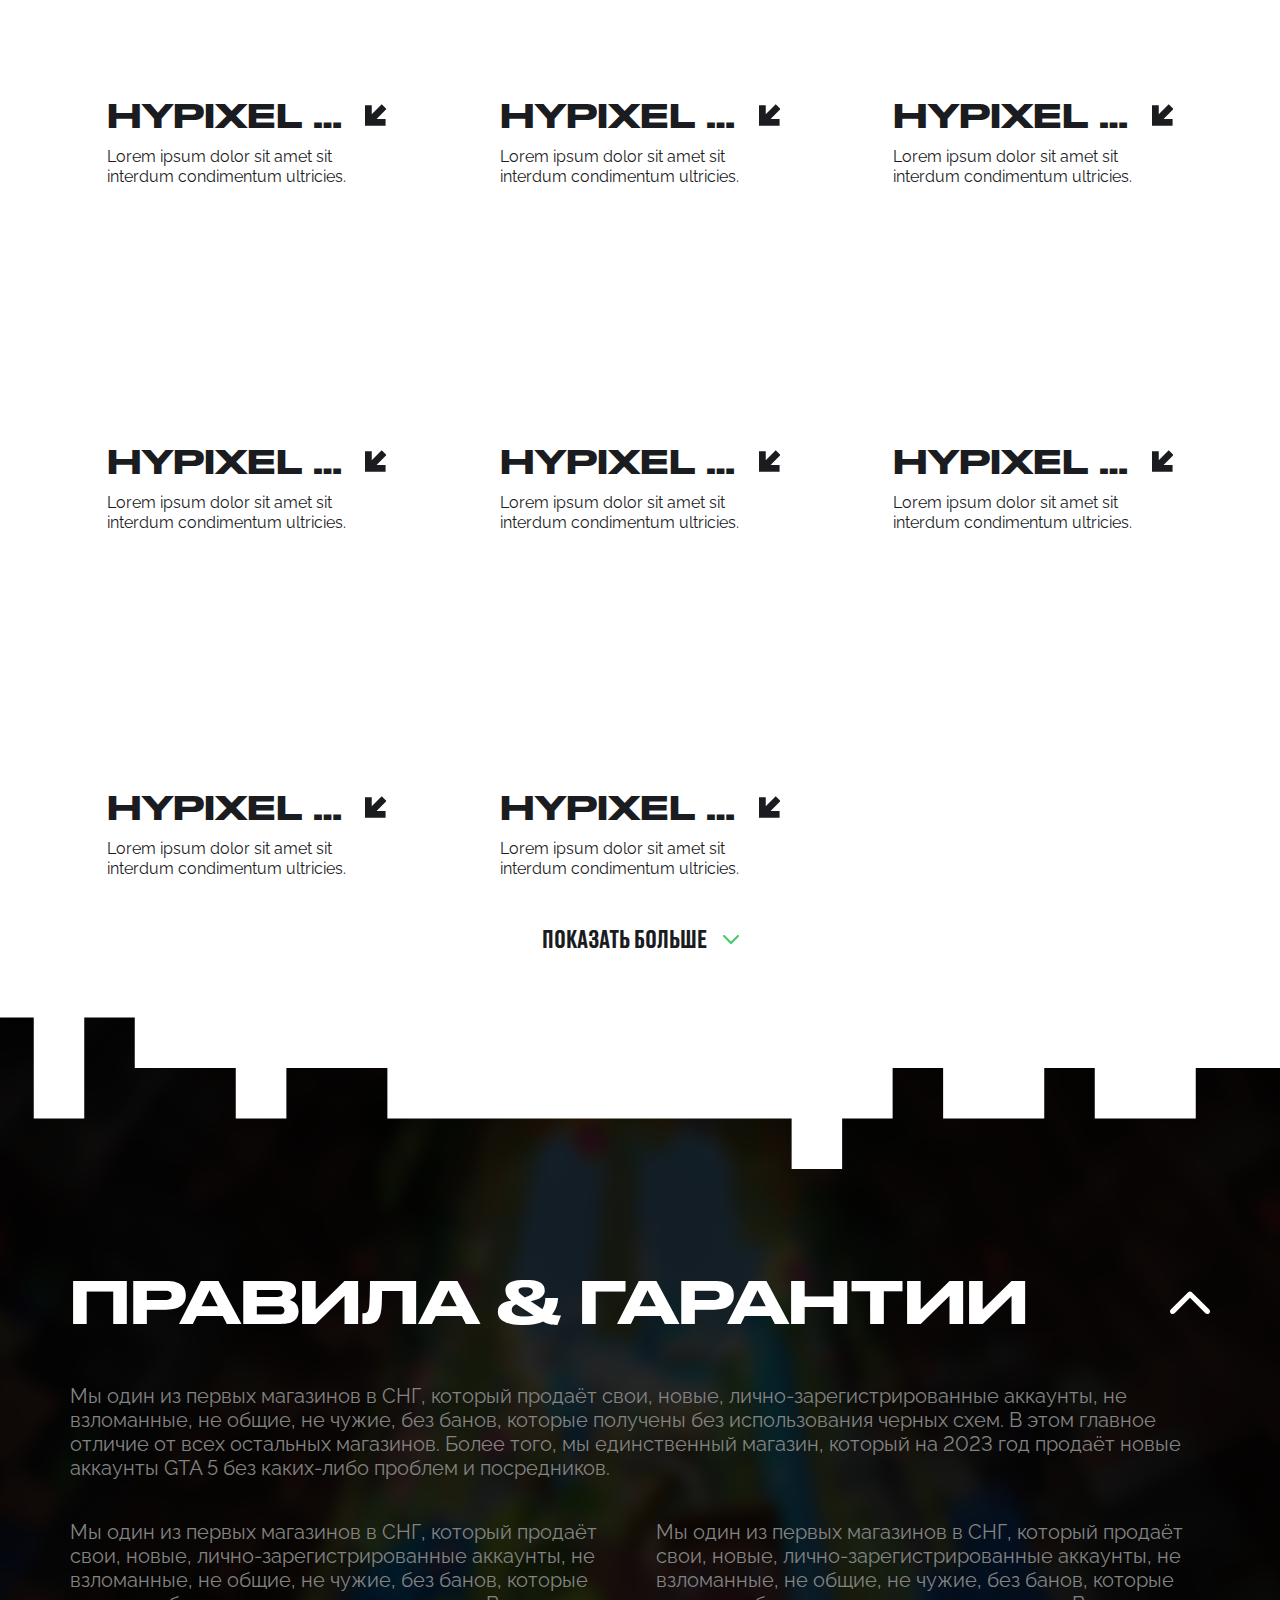
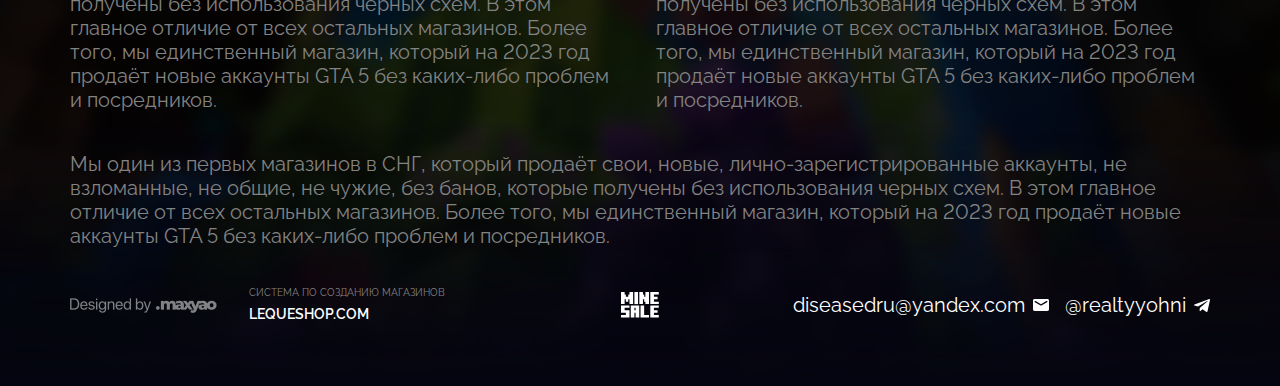
==== commit e66abd49: "Fixes" ====
--- a/index.html
+++ b/index.html
@@ -280,19 +280,7 @@
                 <div class="products tab">
                     <div class="products__header">
                         Все товары
-                    </div>
-                    <div class="products__topbar">
-                        <ul class="products__categories">
-                            <li><button data-btn-tab="hypixel" class="btn-tab active">Hypixel</button></li>
-                            <li><button data-btn-tab="boost" class="btn-tab">Буст</button></li>
-                            <li><button data-btn-tab="accounts" class="btn-tab">Аккаунты</button></li>
-                            <li><button data-btn-tab="keys" class="btn-tab">Ключи</button></li>
-                        </ul>
                         <ul class="products__sort">
-                            <li class="input__item-checkbox bright">
-                                Скрыть отсутствующий товар
-                                <input type="checkbox" class="catalog__null-product-check">
-                            </li>
                             <li class="dropdown select">
                                 <span>Сортировать: </span>
                                 <span class="select-title">Без сортировки</span>
@@ -306,10 +294,18 @@
                             </li>
                         </ul>
                     </div>
+                    <div class="products__topbar">
+                        <ul class="products__categories">
+                            <li><button data-btn-tab="hypixel" class="btn-tab active">Hypixel</button></li>
+                            <li><button data-btn-tab="boost" class="btn-tab">Буст</button></li>
+                            <li><button data-btn-tab="accounts" class="btn-tab">Аккаунты</button></li>
+                            <li><button data-btn-tab="keys" class="btn-tab">Ключи</button></li>
+                        </ul>
+                    </div>
                     <div data-tab="hypixel" class="tab-item products__list catalog__body open">
                         <div data-null="true" data-price="79" data-rank="8" data-popular="105" data-category="cat_20948"  class="products__list-item catalog__product">
                             <div class="products__list-item-image">
-                                <div class="products__list-item-image-wrapper"></div>
+                                <div data-image="https://wallpapers.com/images/featured/s2kxfahyg30sob8q.jpg" class="products__list-item-image-wrapper"></div>
                                 <span class="price">12000₽</span>
                             </div>
                             <div class="products__list-item-link-wrapper">
@@ -320,7 +316,7 @@
                         </div>
                         <div data-null data-price="79" data-rank="8" data-popular="12" data-category="cat_20948"  class="products__list-item catalog__product">
                             <div class="products__list-item-image">
-                                <div class="products__list-item-image-wrapper"></div>
+                                <div data-image="https://wallpapers.com/images/featured/s2kxfahyg30sob8q.jpg" class="products__list-item-image-wrapper"></div>
                                 <span class="price">12000₽</span>
                             </div>
                             <div class="products__list-item-link-wrapper">
@@ -331,7 +327,7 @@
                         </div>
                         <div data-null data-price="3679" data-rank="8" data-popular="32" data-category="cat_20948"  class="products__list-item catalog__product">
                             <div class="products__list-item-image">
-                                <div class="products__list-item-image-wrapper"></div>
+                                <div data-image="https://wallpapers.com/images/featured/s2kxfahyg30sob8q.jpg" class="products__list-item-image-wrapper"></div>
                                 <span class="price">12000₽</span>
                             </div>
                             <div class="products__list-item-link-wrapper">
@@ -342,7 +338,7 @@
                         </div>
                         <div data-null data-price="3279" data-rank="64" data-popular="11" data-category="cat_20948"  class="products__list-item catalog__product">
                             <div class="products__list-item-image">
-                                <div class="products__list-item-image-wrapper"></div>
+                                <div data-image="https://wallpapers.com/images/featured/s2kxfahyg30sob8q.jpg" class="products__list-item-image-wrapper"></div>
                                 <span class="price">12000₽</span>
                             </div>
                             <div class="products__list-item-link-wrapper">
@@ -353,7 +349,7 @@
                         </div>
                         <div data-null data-price="2379" data-rank="125" data-popular="54" data-category="cat_20948"  class="products__list-item catalog__product">
                             <div class="products__list-item-image">
-                                <div class="products__list-item-image-wrapper"></div>
+                                <div data-image="https://wallpapers.com/images/featured/s2kxfahyg30sob8q.jpg" class="products__list-item-image-wrapper"></div>
                                 <span class="price">12000₽</span>
                             </div>
                             <div class="products__list-item-link-wrapper">
@@ -364,7 +360,7 @@
                         </div>
                         <div data-null data-price="5379" data-rank="124" data-popular="2" data-category="cat_20948"  class="products__list-item catalog__product">
                             <div class="products__list-item-image">
-                                <div class="products__list-item-image-wrapper"></div>
+                                <div data-image="https://wallpapers.com/images/featured/s2kxfahyg30sob8q.jpg" class="products__list-item-image-wrapper"></div>
                                 <span class="price">12000₽</span>
                             </div>
                             <div class="products__list-item-link-wrapper">
@@ -375,7 +371,7 @@
                         </div>
                         <div data-null data-price="2379" data-rank="32" data-popular="65" data-category="cat_20948"  class="products__list-item catalog__product">
                             <div class="products__list-item-image">
-                                <div class="products__list-item-image-wrapper"></div>
+                                <div data-image="https://wallpapers.com/images/featured/s2kxfahyg30sob8q.jpg" class="products__list-item-image-wrapper"></div>
                                 <span class="price">12000₽</span>
                             </div>
                             <div class="products__list-item-link-wrapper">
@@ -386,7 +382,7 @@
                         </div>
                         <div data-null data-price="979" data-rank="3" data-popular="1" data-category="cat_20948"  class="products__list-item catalog__product">
                             <div class="products__list-item-image">
-                                <div class="products__list-item-image-wrapper"></div>
+                                <div data-image="https://wallpapers.com/images/featured/s2kxfahyg30sob8q.jpg" class="products__list-item-image-wrapper"></div>
                                 <span class="price">12000₽</span>
                             </div>
                             <div class="products__list-item-link-wrapper">
@@ -397,7 +393,7 @@
                         </div>
                         <div data-null data-price="879" data-rank="8" data-popular="87" data-category="cat_20948"  class="products__list-item catalog__product">
                             <div class="products__list-item-image">
-                                <div class="products__list-item-image-wrapper"></div>
+                                <div data-image="https://wallpapers.com/images/featured/s2kxfahyg30sob8q.jpg" class="products__list-item-image-wrapper"></div>
                                 <span class="price">12000₽</span>
                             </div>
                             <div class="products__list-item-link-wrapper">
@@ -408,7 +404,7 @@
                         </div>
                         <div data-null data-price="779" data-rank="8" data-popular="104" data-category="cat_20948"  class="products__list-item catalog__product">
                             <div class="products__list-item-image">
-                                <div class="products__list-item-image-wrapper"></div>
+                                <div data-image="https://wallpapers.com/images/featured/s2kxfahyg30sob8q.jpg" class="products__list-item-image-wrapper"></div>
                                 <span class="price">12000₽</span>
                             </div>
                             <div class="products__list-item-link-wrapper">
@@ -419,7 +415,7 @@
                         </div>
                         <div data-null data-price="679" data-rank="8" data-popular="104" data-category="cat_20948"  class="products__list-item catalog__product">
                             <div class="products__list-item-image">
-                                <div class="products__list-item-image-wrapper"></div>
+                                <div data-image="https://wallpapers.com/images/featured/s2kxfahyg30sob8q.jpg" class="products__list-item-image-wrapper"></div>
                                 <span class="price">12000₽</span>
                             </div>
                             <div class="products__list-item-link-wrapper">
@@ -430,7 +426,7 @@
                         </div>
                         <div data-null data-price="579" data-rank="8" data-popular="104" data-category="cat_20948"  class="products__list-item catalog__product">
                             <div class="products__list-item-image">
-                                <div class="products__list-item-image-wrapper"></div>
+                                <div data-image="https://wallpapers.com/images/featured/s2kxfahyg30sob8q.jpg" class="products__list-item-image-wrapper"></div>
                                 <span class="price">12000₽</span>
                             </div>
                             <div class="products__list-item-link-wrapper">
@@ -441,7 +437,7 @@
                         </div>
                         <div data-null data-price="479" data-rank="8" data-popular="104" data-category="cat_20948"  class="products__list-item catalog__product">
                             <div class="products__list-item-image">
-                                <div class="products__list-item-image-wrapper"></div>
+                                <div data-image="https://wallpapers.com/images/featured/s2kxfahyg30sob8q.jpg" class="products__list-item-image-wrapper"></div>
                                 <span class="price">12000₽</span>
                             </div>
                             <div class="products__list-item-link-wrapper">
@@ -452,7 +448,7 @@
                         </div>
                         <div data-null data-price="279" data-rank="8" data-popular="104" data-category="cat_20948"  class="products__list-item catalog__product">
                             <div class="products__list-item-image">
-                                <div class="products__list-item-image-wrapper"></div>
+                                <div data-image="https://wallpapers.com/images/featured/s2kxfahyg30sob8q.jpg" class="products__list-item-image-wrapper"></div>
                                 <span class="price">12000₽</span>
                             </div>
                             <div class="products__list-item-link-wrapper">
@@ -463,7 +459,7 @@
                         </div>
                         <div data-null data-price="179" data-rank="8" data-popular="104" data-category="cat_20948"  class="products__list-item catalog__product">
                             <div class="products__list-item-image">
-                                <div class="products__list-item-image-wrapper"></div>
+                                <div data-image="https://wallpapers.com/images/featured/s2kxfahyg30sob8q.jpg" class="products__list-item-image-wrapper"></div>
                                 <span class="price">12000₽</span>
                             </div>
                             <div class="products__list-item-link-wrapper">
@@ -474,7 +470,7 @@
                         </div>
                         <div data-null data-price="1179" data-rank="8" data-popular="104" data-category="cat_20948"  class="products__list-item catalog__product">
                             <div class="products__list-item-image">
-                                <div class="products__list-item-image-wrapper"></div>
+                                <div data-image="https://wallpapers.com/images/featured/s2kxfahyg30sob8q.jpg" class="products__list-item-image-wrapper"></div>
                                 <span class="price">12000₽</span>
                             </div>
                             <div class="products__list-item-link-wrapper">
--- a/assets/css/style.css
+++ b/assets/css/style.css
@@ -753,6 +753,16 @@
   font-size: 64px;
   line-height: 64px;
   text-transform: uppercase;
+  display: flex;
+  align-items: center;
+  justify-content: space-between;
+  gap: 16px;
+}
+@media screen and (max-width: 1024px) {
+  .main__products .products__header {
+    flex-direction: column;
+    align-items: flex-start;
+  }
 }
 @media screen and (max-width: 780px) {
   .main__products .products__header {
@@ -763,11 +773,7 @@
   display: flex;
   justify-content: space-between;
   gap: 32px;
-}
-@media screen and (max-width: 1024px) {
-  .main__products .products__topbar {
-    flex-direction: column;
-  }
+  flex-direction: column;
 }
 .main__products .products__categories {
   display: flex;
@@ -794,16 +800,9 @@
   }
 }
 .main__products .products__categories li button.active {
-  font-size: 32px;
   color: #47CB6C;
 }
-@media screen and (max-width: 1024px) {
-  .main__products .products__categories li button.active {
-    font-size: 24px;
-  }
-}
 .main__products .products__categories li button:hover {
-  font-size: 32px;
   color: #47CB6C;
 }
 @media screen and (max-width: 1024px) {
@@ -901,29 +900,33 @@
 }
 .main__products .products__list {
   display: none;
-  grid-template-columns: repeat(auto-fit, minmax(280px, 1fr));
+  grid-template-columns: repeat(4, 1fr);
   gap: 40px;
   grid-gap: 40px;
+  justify-items: center;
+}
+@media screen and (max-width: 1380px) {
+  .main__products .products__list {
+    grid-template-columns: repeat(3, 1fr);
+  }
+}
+@media screen and (max-width: 1060px) {
+  .main__products .products__list {
+    grid-template-columns: repeat(2, 1fr);
+  }
+}
+@media screen and (max-width: 640px) {
+  .main__products .products__list {
+    grid-template-columns: repeat(auto-fit, minmax(280px, 1fr));
+  }
 }
 .main__products .products__list.open {
   display: grid;
 }
-@media screen and (max-width: 1024px) {
-  .main__products .products__list {
-    grid-template-columns: repeat(3, 1fr);
-  }
-}
-@media screen and (max-width: 780px) {
-  .main__products .products__list {
-    grid-template-columns: repeat(2, 1fr);
-  }
-}
-@media screen and (max-width: 420px) {
-  .main__products .products__list {
-    grid-template-columns: repeat(1, 1fr);
-  }
-}
 .main__products .products__list-item {
+  grid-column: 1 span;
+  -webkit-box-flex: 0;
+  max-width: 280px;
   display: flex;
   flex-direction: column;
   gap: 16px;
@@ -950,7 +953,6 @@
 .main__products .products__list-item-image-wrapper {
   width: 100%;
   height: 100%;
-  background-image: url(https://wallpapers.com/images/featured/s2kxfahyg30sob8q.jpg);
   background-repeat: no-repeat;
   background-size: cover;
   background-position: center center;
@@ -965,13 +967,13 @@
 }
 .main__products .products__list-item-image .price {
   position: absolute;
-  bottom: -2px;
+  bottom: -5px;
   right: -2px;
   z-index: 1;
   color: white;
   font-family: "DrukWide", sans-serif;
-  font-size: 46px;
-  line-height: 40px;
+  font-size: 32px;
+  line-height: 32px;
 }
 @media screen and (max-width: 780px) {
   .main__products .products__list-item-image .price {
@@ -989,7 +991,7 @@
   text-transform: uppercase;
   color: #1B1C1F;
   font-size: 32px;
-  line-height: 24px;
+  line-height: 32px;
   white-space: nowrap;
   overflow: hidden;
   text-overflow: ellipsis;
@@ -1041,6 +1043,9 @@
   align-items: center;
   justify-content: center;
   width: 100%;
+}
+.main__products .products__more .icn {
+  fill: #47CB6C;
 }
 
 .product__details {
@@ -1137,6 +1142,15 @@
   font-size: 20px;
   line-height: 150%;
   overflow-y: auto;
+}
+.product__details-desc::-webkit-scrollbar {
+  background: none;
+  width: 4px;
+}
+.product__details-desc::-webkit-scrollbar-thumb {
+  background: rgba(0, 0, 0, 0.25);
+  width: 4px;
+  border-radius: 8px;
 }
 .product__details-tabs {
   display: flex;
@@ -1184,10 +1198,18 @@
 .product__page {
   background-image: url(../images/product_page_bg.png);
   background-repeat: no-repeat;
+  background-size: contain;
+  background-position: top center;
 }
 @media screen and (max-width: 780px) {
   .product__page {
-    background-position: 0px -345px;
+    background-size: 200%;
+  }
+}
+@media screen and (min-width: 1920px) {
+  .product__page {
+    background-position: 100% -32vh;
+    background-size: 100%;
   }
 }
 .product__page-body {
@@ -1385,7 +1407,7 @@
   width: 24px;
   height: 24px;
 }
-@media screen and (max-width: 780px) {
+@media screen and (max-width: 1024px) {
   .header__mobile-menu {
     display: flex;
   }
@@ -1407,6 +1429,7 @@
   flex-direction: row;
   align-items: center;
   gap: 16px;
+  max-width: 300px;
 }
 @media screen and (max-width: 780px) {
   .header__search-input {
@@ -1431,12 +1454,19 @@
 .header__search-wrapper {
   width: 100%;
   height: 35px;
-}
-@media screen and (max-width: 780px) {
+  display: flex;
+  align-items: center;
+}
+@media screen and (max-width: 1024px) {
   .header__search-wrapper {
     display: none;
   }
 }
+@media screen and (max-width: 1280px) {
+  .header__search {
+    font-size: 14px;
+  }
+}
 .header__search-input.hide {
   display: none;
 }
@@ -1447,7 +1477,6 @@
   fill: #47CB6C;
 }
 .header__logotype {
-  width: 100%;
   display: flex;
   align-items: center;
   justify-content: center;
@@ -1466,7 +1495,7 @@
   width: 100%;
   justify-content: flex-end;
 }
-@media screen and (max-width: 780px) {
+@media screen and (max-width: 1024px) {
   .header__nav {
     display: none;
   }
@@ -1496,7 +1525,7 @@
 footer {
   background-image: url(../images/footer__bg.png);
   background-repeat: no-repeat;
-  background-size: contain;
+  background-position: top center;
   background-color: #040510;
 }
 footer .footer__wrapper {
@@ -1509,7 +1538,7 @@
 }
 @media screen and (max-width: 1024px) {
   footer .footer__wrapper {
-    padding-top: 124px;
+    padding-top: 228px;
   }
 }
 footer .footer__wrapper span {
@@ -2367,7 +2396,7 @@
   transform: rotate(45deg) translate(0, 50%);
 }
 
-@media (max-width: 780px) {
+@media (max-width: 1024px) {
   .menu-icon {
     display: flex;
   }
